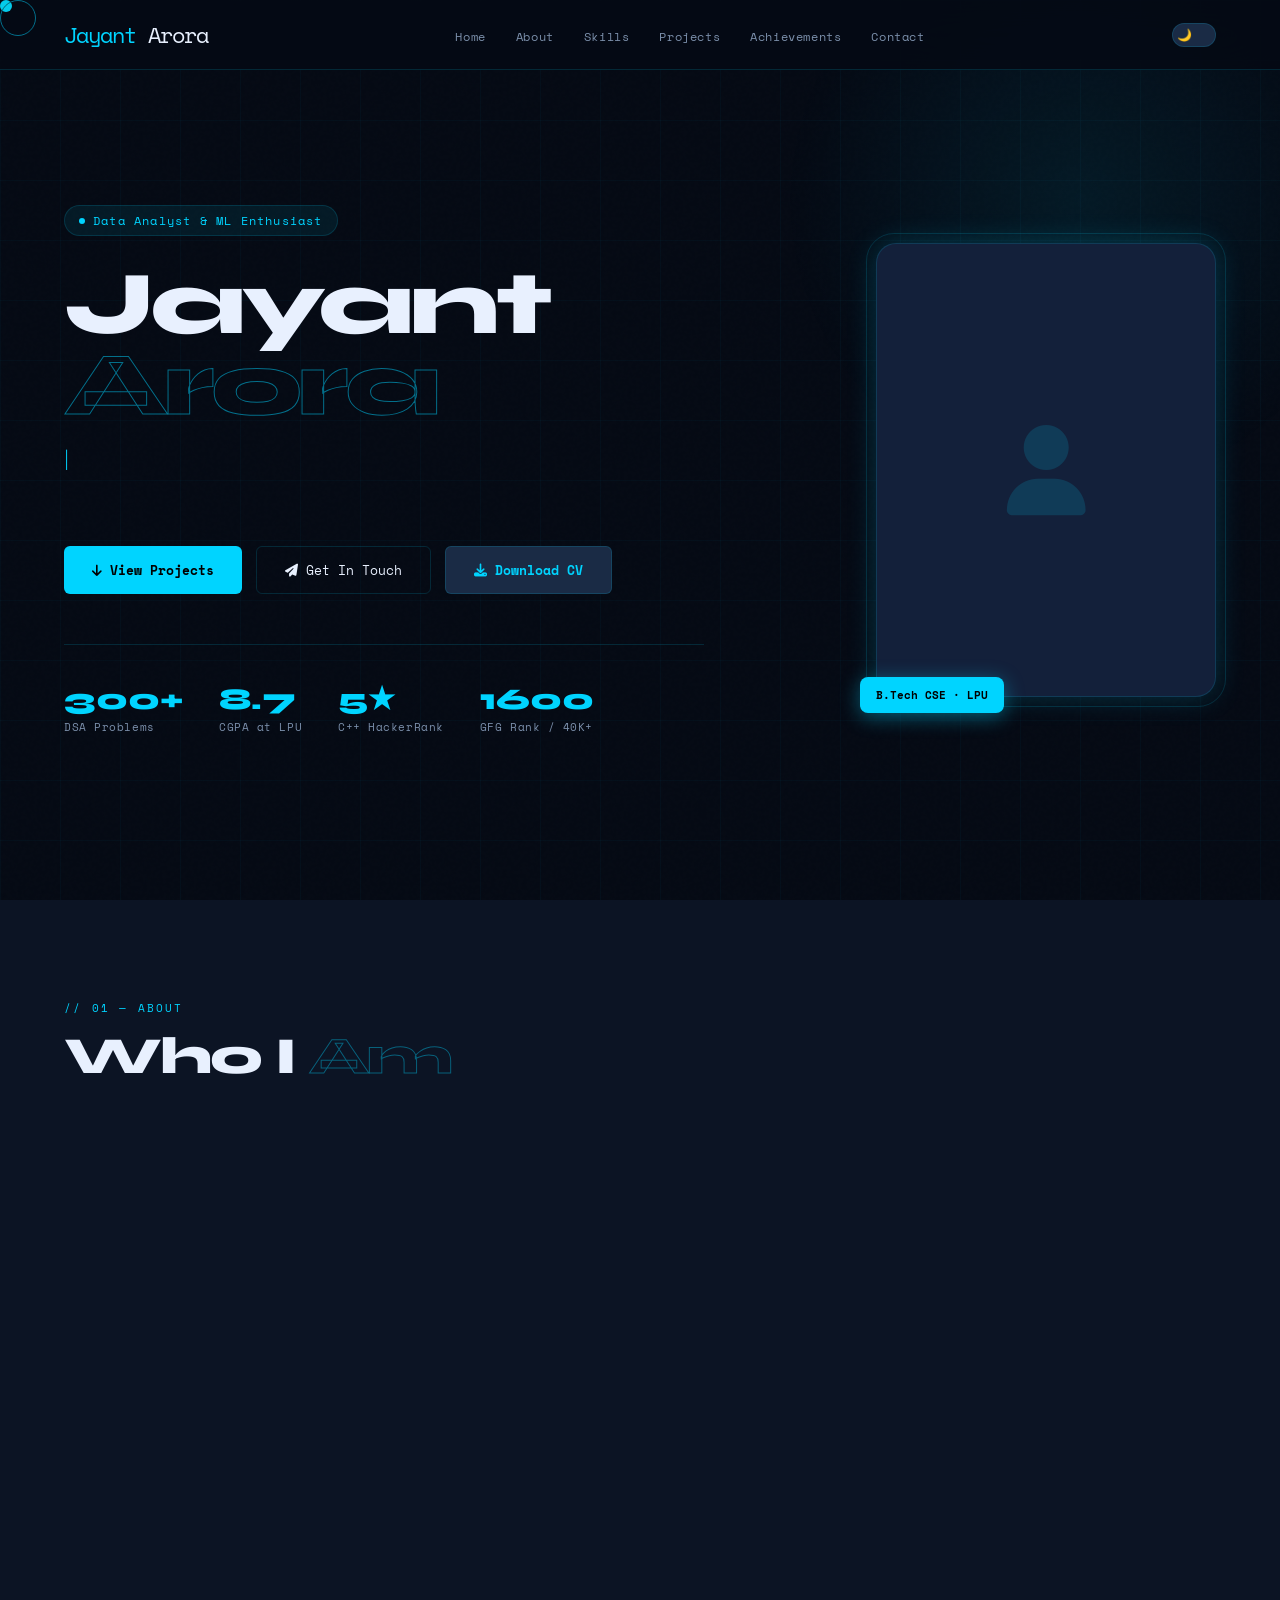
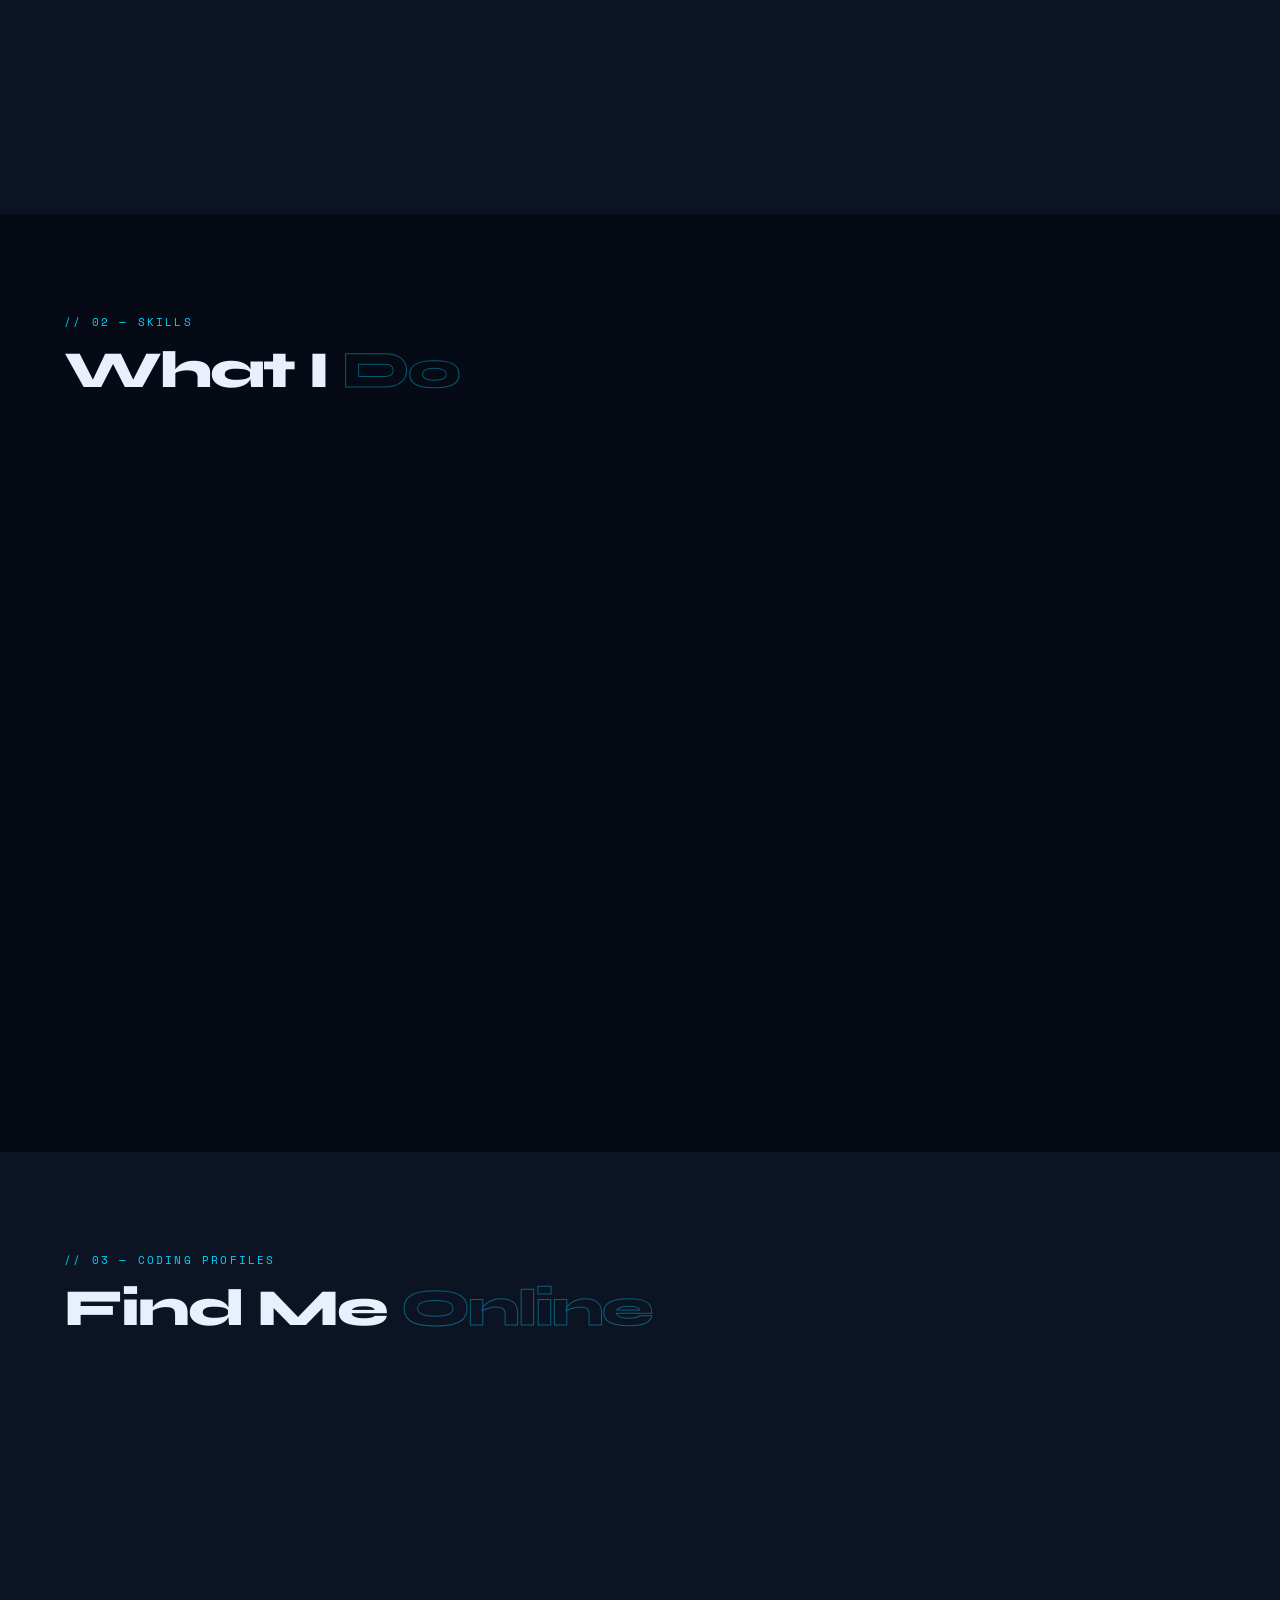
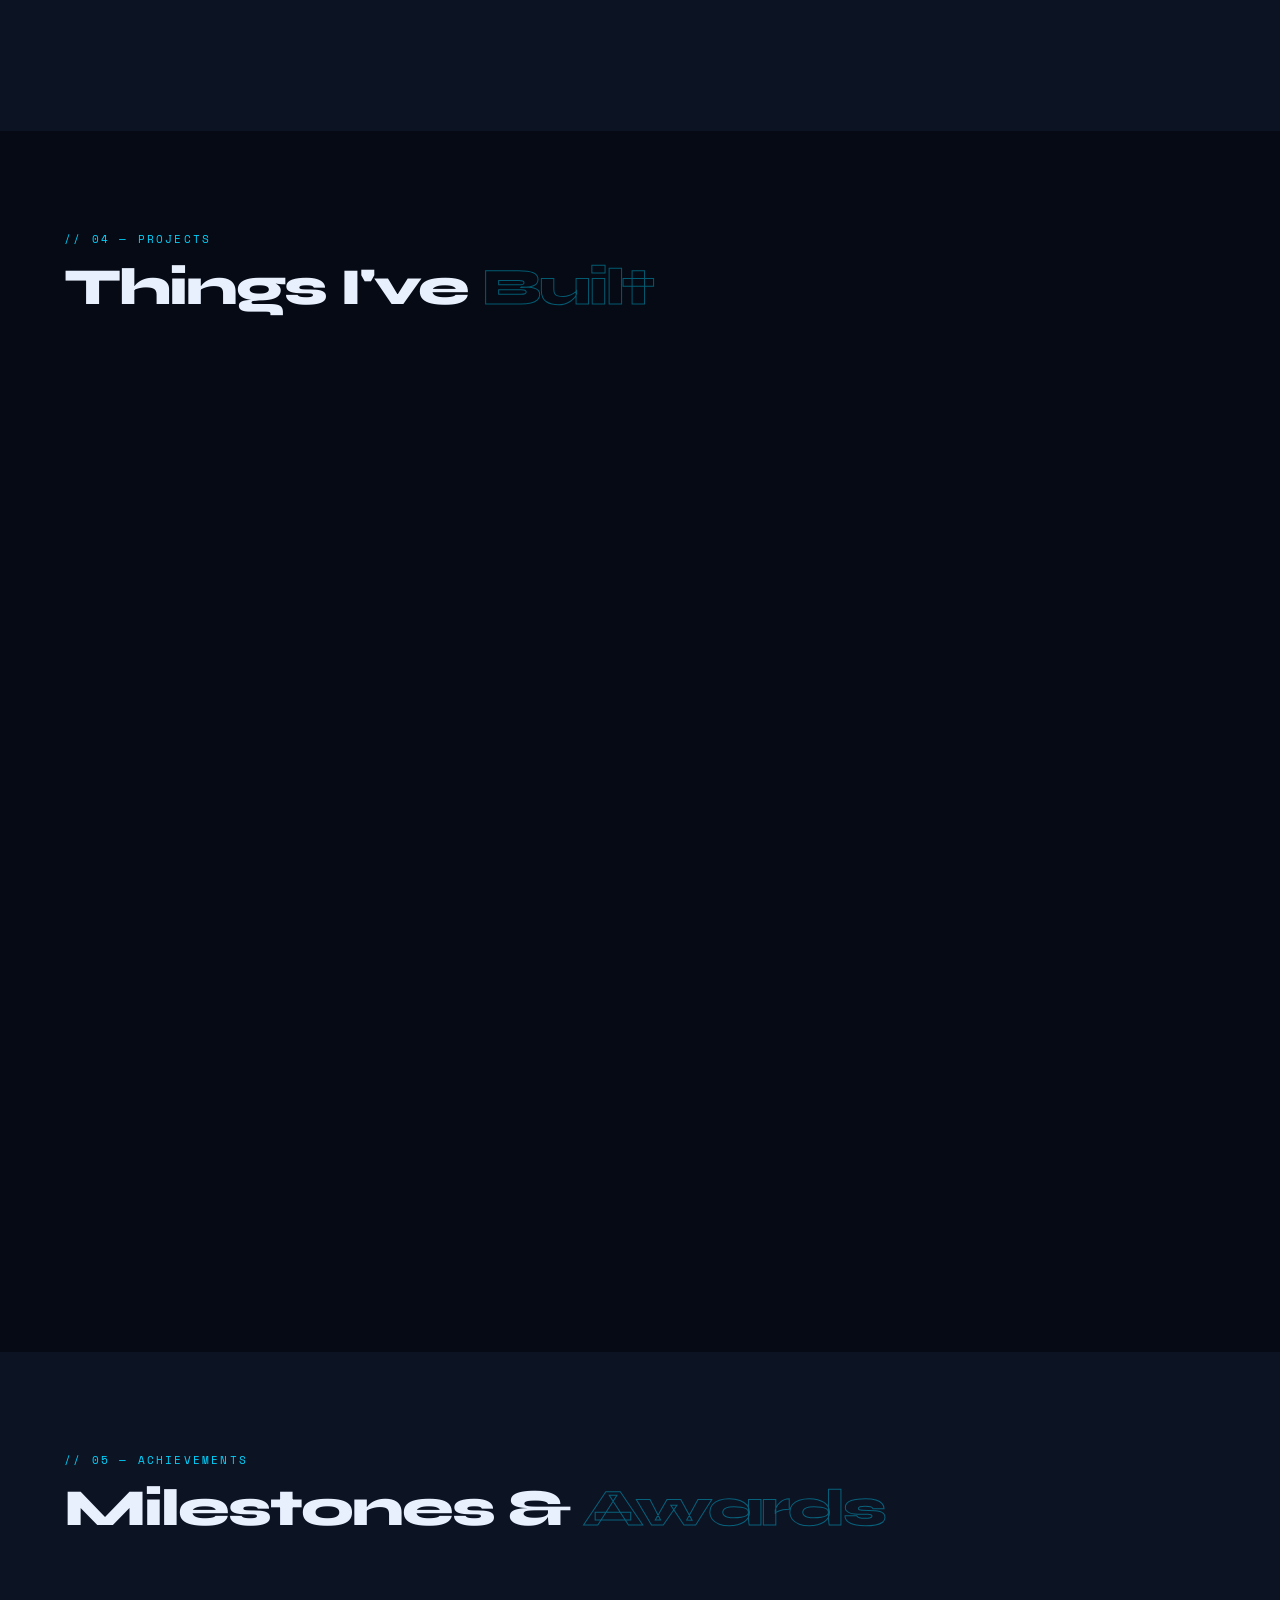
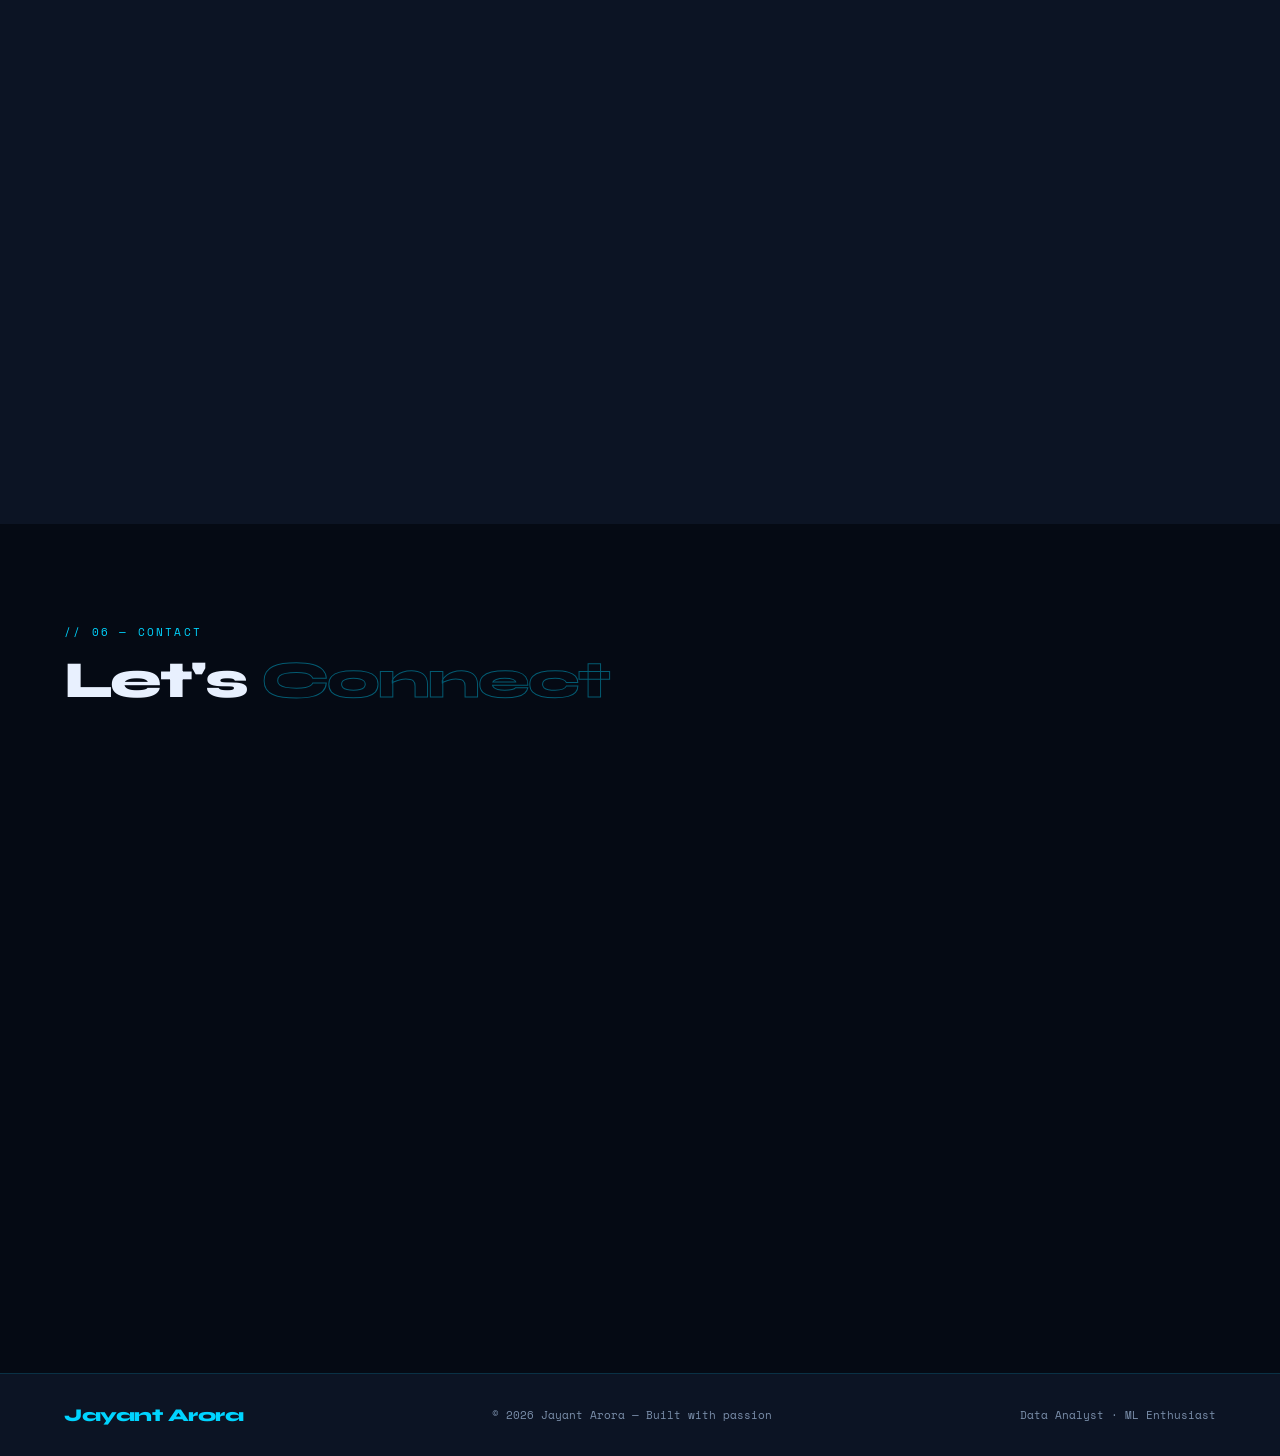
==== index.html @ 47811753 "Completed Portfolio Upload" ====
<!DOCTYPE html>
<html lang="en">
<head>
<meta charset="UTF-8">
<meta name="viewport" content="width=device-width, initial-scale=1.0">
<title>Jayant Arora — Data Analyst</title>
<link rel="preconnect" href="https://fonts.googleapis.com">
<link rel="preconnect" href="https://fonts.gstatic.com" crossorigin>
<link href="https://fonts.googleapis.com/css2?family=Space+Mono:wght@400;700&family=Syne:wght@400;600;700;800&family=Inter:wght@300;400;500&display=swap" rel="stylesheet">
<link rel="stylesheet" href="https://cdnjs.cloudflare.com/ajax/libs/font-awesome/6.5.1/css/all.min.css">
<style>

/* ===== RESET & VARIABLES ===== */
*, *::before, *::after { margin: 0; padding: 0; box-sizing: border-box; }

:root {
  --bg: #050A14;
  --bg2: #0C1424;
  --bg3: #111927;
  --surface: #13203A;
  --surface2: #1A2B45;
  --accent: #00D4FF;
  --accent2: #FF6B35;
  --accent3: #7C3AED;
  --text: #E8F0FE;
  --muted: #7B8FAB;
  --border: rgba(0,212,255,0.15);
  --glow: 0 0 30px rgba(0,212,255,0.2);
  --nav-bg: rgba(5,10,20,0.85);
  --card-bg: #13203A;
}

/* ===== DAY MODE ===== */
body.day-mode {
  --bg: #F0F4FF;
  --bg2: #E4ECF9;
  --bg3: #D8E5F5;
  --surface: #FFFFFF;
  --surface2: #EEF3FC;
  --accent: #0077CC;
  --accent2: #FF6B35;
  --accent3: #7C3AED;
  --text: #0A1628;
  --muted: #4A6080;
  --border: rgba(0,119,204,0.2);
  --glow: 0 0 30px rgba(0,119,204,0.15);
  --nav-bg: rgba(240,244,255,0.9);
  --card-bg: #FFFFFF;
}

html { scroll-behavior: smooth; }
body {
  background: var(--bg);
  color: var(--text);
  font-family: 'Inter', sans-serif;
  overflow-x: hidden;
  cursor: none;
  transition: background 0.4s, color 0.4s;
}

/* Custom Cursor */
.cursor {
  width: 12px; height: 12px;
  background: var(--accent);
  border-radius: 50%;
  position: fixed; top: 0; left: 0;
  pointer-events: none;
  z-index: 9999;
  transition: transform 0.1s;
  mix-blend-mode: difference;
}
.cursor-follower {
  width: 36px; height: 36px;
  border: 1.5px solid rgba(0,212,255,0.5);
  border-radius: 50%;
  position: fixed; top: 0; left: 0;
  pointer-events: none;
  z-index: 9998;
  transition: all 0.15s ease;
}
body.day-mode .cursor-follower { border-color: rgba(0,119,204,0.5); }

::-webkit-scrollbar { width: 4px; }
::-webkit-scrollbar-track { background: var(--bg); }
::-webkit-scrollbar-thumb { background: var(--accent); border-radius: 2px; }

body::before {
  content: '';
  position: fixed; inset: 0;
  background-image: url("data:image/svg+xml,%3Csvg viewBox='0 0 256 256' xmlns='http://www.w3.org/2000/svg'%3E%3Cfilter id='noise'%3E%3CfeTurbulence type='fractalNoise' baseFrequency='0.9' numOctaves='4' stitchTiles='stitch'/%3E%3C/filter%3E%3Crect width='100%25' height='100%25' filter='url(%23noise)' opacity='0.03'/%3E%3C/svg%3E");
  pointer-events: none;
  z-index: 0;
  opacity: 0.4;
}

/* ===== NAV ===== */
nav {
  position: fixed; top: 0; left: 0; right: 0;
  z-index: 1000;
  padding: 18px 5%;
  display: flex;
  align-items: center;
  justify-content: space-between;
  background: var(--nav-bg);
  backdrop-filter: blur(20px);
  border-bottom: 1px solid var(--border);
  transition: all 0.3s;
}
.logo-text {
  font-family: 'Space Mono', monospace;
  font-size: 22px;
  color: var(--accent);
  letter-spacing: -1px;
}
.logo-text span { color: var(--text); }
.nav-right { display: flex; align-items: center; gap: 10px; }
.nav-links { display: flex; gap: 4px; list-style: none; }
.nav-links a {
  color: var(--muted);
  text-decoration: none;
  font-size: 12px;
  font-family: 'Space Mono', monospace;
  letter-spacing: 0.05em;
  padding: 6px 12px;
  border-radius: 4px;
  transition: all 0.2s;
  border: 1px solid transparent;
}
.nav-links a:hover { color: var(--accent); border-color: var(--border); background: rgba(0,212,255,0.05); }

/* Theme toggle */
.theme-toggle {
  width: 44px; height: 24px;
  background: var(--surface2);
  border: 1px solid var(--border);
  border-radius: 12px;
  cursor: pointer;
  position: relative;
  transition: all 0.3s;
  flex-shrink: 0;
}
.theme-toggle::after {
  content: '🌙';
  position: absolute;
  top: 2px; left: 3px;
  width: 18px; height: 18px;
  border-radius: 50%;
  font-size: 12px;
  line-height: 18px;
  text-align: center;
  transition: transform 0.3s;
}
body.day-mode .theme-toggle::after {
  content: '☀️';
  transform: translateX(20px);
}

.hamburger {
  display: none;
  flex-direction: column;
  gap: 5px;
  cursor: pointer;
  padding: 4px;
}
.hamburger span { width: 24px; height: 2px; background: var(--accent); border-radius: 2px; transition: 0.3s; }

@media(max-width: 768px) {
  .hamburger { display: flex; }
  .nav-links {
    position: fixed;
    top: 0; right: -100%;
    width: 260px; height: 100vh;
    background: var(--bg2);
    border-left: 1px solid var(--border);
    flex-direction: column;
    padding: 80px 30px 30px;
    gap: 5px;
    transition: right 0.3s ease;
  }
  .nav-links.open { right: 0; }
  .nav-links a { font-size: 15px; padding: 12px 16px; display: block; }
}

/* ===== HERO ===== */
#hero {
  min-height: 100vh;
  display: flex;
  align-items: center;
  padding: 120px 5% 80px;
  position: relative;
  overflow: hidden;
}
.hero-grid {
  position: absolute; inset: 0;
  background-image:
    linear-gradient(rgba(0,212,255,0.03) 1px, transparent 1px),
    linear-gradient(90deg, rgba(0,212,255,0.03) 1px, transparent 1px);
  background-size: 60px 60px;
  animation: gridPan 30s linear infinite;
}
body.day-mode .hero-grid {
  background-image:
    linear-gradient(rgba(0,119,204,0.05) 1px, transparent 1px),
    linear-gradient(90deg, rgba(0,119,204,0.05) 1px, transparent 1px);
}
@keyframes gridPan { 0% { background-position: 0 0; } 100% { background-position: 60px 60px; } }

.hero-glow {
  position: absolute;
  width: 600px; height: 600px;
  background: radial-gradient(circle, rgba(0,212,255,0.08) 0%, transparent 70%);
  top: -100px; right: -100px;
  border-radius: 50%;
  animation: pulse 6s ease-in-out infinite;
}
body.day-mode .hero-glow { background: radial-gradient(circle, rgba(0,119,204,0.06) 0%, transparent 70%); }
@keyframes pulse { 0%,100% { transform: scale(1); opacity: 0.8; } 50% { transform: scale(1.1); opacity: 1; } }

/* Hero Layout: left text, right image */
.hero-inner {
  position: relative;
  z-index: 1;
  display: flex;
  align-items: center;
  justify-content: space-between;
  gap: 60px;
  width: 100%;
  max-width: 1200px;
}
.hero-content { flex: 1; min-width: 0; max-width: 640px; }
.hero-image-wrap {
  flex-shrink: 0;
  width: 340px;
  position: relative;
}
@media(max-width: 900px) {
  .hero-inner { flex-direction: column-reverse; gap: 40px; }
  .hero-image-wrap { width: 220px; margin: 0 auto; }
}

.hero-photo {
  width: 100%;
  aspect-ratio: 3/4;
  border-radius: 20px;
  object-fit: cover;
  display: block;
  border: 1px solid var(--border);
  box-shadow: var(--glow);
  filter: grayscale(15%);
  transition: filter 0.3s;
}
.hero-photo:hover { filter: grayscale(0%); }
.hero-photo-placeholder {
  width: 100%;
  aspect-ratio: 3/4;
  border-radius: 20px;
  background: var(--surface);
  border: 1px solid var(--border);
  display: flex;
  align-items: center;
  justify-content: center;
  font-size: 90px;
  color: rgba(0,212,255,0.15);
  box-shadow: var(--glow);
}
.hero-photo-frame {
  position: absolute;
  inset: -10px;
  border: 1px solid var(--border);
  border-radius: 28px;
  pointer-events: none;
}
.hero-photo-badge {
  position: absolute;
  bottom: -16px; left: -16px;
  background: var(--accent);
  color: #000;
  font-family: 'Space Mono', monospace;
  font-size: 11px;
  font-weight: 700;
  padding: 10px 16px;
  border-radius: 8px;
  white-space: nowrap;
  box-shadow: 0 4px 20px rgba(0,212,255,0.4);
}

.hero-tag {
  display: inline-flex;
  align-items: center;
  gap: 8px;
  font-family: 'Space Mono', monospace;
  font-size: 12px;
  color: var(--accent);
  background: rgba(0,212,255,0.08);
  border: 1px solid var(--border);
  padding: 6px 14px;
  border-radius: 100px;
  margin-bottom: 28px;
  letter-spacing: 0.1em;
}
.hero-tag .dot { width: 6px; height: 6px; background: var(--accent); border-radius: 50%; animation: blink 1.5s infinite; }
@keyframes blink { 0%,100% { opacity: 1; } 50% { opacity: 0; } }

.hero-name {
  font-family: 'Syne', sans-serif;
  font-size: clamp(48px, 8vw, 90px);
  font-weight: 800;
  line-height: 0.9;
  letter-spacing: -4px;
  margin-bottom: 20px;
}
.hero-name .line1 { display: block; color: var(--text); }
.hero-name .line2 { display: block; -webkit-text-stroke: 1px rgba(0,212,255,0.5); color: transparent; }
body.day-mode .hero-name .line2 { -webkit-text-stroke: 1px rgba(0,119,204,0.5); }

/* Typewriter */
.hero-desc {
  font-size: 17px;
  color: var(--muted);
  max-width: 500px;
  line-height: 1.7;
  margin-bottom: 40px;
  font-weight: 300;
  min-height: 60px;
}
.typed-text { color: var(--accent); }
.cursor-blink { animation: cursorBlink 0.8s step-end infinite; color: var(--accent); }
@keyframes cursorBlink { 0%,100% { opacity: 1; } 50% { opacity: 0; } }

.hero-ctas { display: flex; gap: 14px; flex-wrap: wrap; }

.btn-primary {
  display: inline-flex;
  align-items: center;
  gap: 8px;
  background: var(--accent);
  color: #000;
  padding: 13px 28px;
  border-radius: 6px;
  font-family: 'Space Mono', monospace;
  font-size: 13px;
  font-weight: 700;
  text-decoration: none;
  transition: all 0.2s;
  border: none; cursor: pointer;
}
.btn-primary:hover { background: #fff; transform: translateY(-2px); box-shadow: 0 8px 30px rgba(0,212,255,0.3); }

.btn-outline {
  display: inline-flex;
  align-items: center;
  gap: 8px;
  background: transparent;
  color: var(--text);
  padding: 13px 28px;
  border-radius: 6px;
  font-family: 'Space Mono', monospace;
  font-size: 13px;
  border: 1px solid var(--border);
  text-decoration: none;
  transition: all 0.2s;
  cursor: pointer;
}
.btn-outline:hover { border-color: var(--accent); color: var(--accent); background: rgba(0,212,255,0.05); transform: translateY(-2px); }

.btn-cv {
  display: inline-flex;
  align-items: center;
  gap: 8px;
  background: var(--surface2);
  color: var(--accent);
  padding: 13px 28px;
  border-radius: 6px;
  font-family: 'Space Mono', monospace;
  font-size: 13px;
  font-weight: 700;
  text-decoration: none;
  border: 1px solid var(--border);
  transition: all 0.2s;
  cursor: pointer;
}
.btn-cv:hover { background: var(--accent); color: #000; transform: translateY(-2px); border-color: var(--accent); }

.hero-stats {
  display: flex;
  gap: 36px;
  margin-top: 50px;
  padding-top: 36px;
  border-top: 1px solid var(--border);
  flex-wrap: wrap;
}
.stat-num { font-family: 'Syne', sans-serif; font-size: 30px; font-weight: 800; color: var(--accent); }
.stat-label { font-size: 11px; color: var(--muted); margin-top: 2px; font-family: 'Space Mono', monospace; letter-spacing: 0.05em; }

/* ===== SECTION BASE ===== */
section { padding: 100px 5%; position: relative; }
.section-label { font-family: 'Space Mono', monospace; font-size: 11px; letter-spacing: 0.2em; color: var(--accent); text-transform: uppercase; margin-bottom: 14px; }
.section-title { font-family: 'Syne', sans-serif; font-size: clamp(32px, 5vw, 52px); font-weight: 800; letter-spacing: -2px; line-height: 1; margin-bottom: 60px; }
.section-title em { font-style: normal; color: transparent; -webkit-text-stroke: 1px rgba(0,212,255,0.4); }
body.day-mode .section-title em { -webkit-text-stroke: 1px rgba(0,119,204,0.4); }

/* ===== ABOUT ===== */
#about { background: var(--bg2); }
.about-grid { display: grid; grid-template-columns: 1fr 1.5fr; gap: 80px; align-items: start; }
@media(max-width: 900px) { .about-grid { grid-template-columns: 1fr; gap: 40px; } }
.about-img-wrap { position: relative; }
.about-img-wrap img { width: 100%; border-radius: 12px; display: block; filter: grayscale(20%); }
.about-img-frame { position: absolute; inset: -10px; border: 1px solid var(--border); border-radius: 16px; pointer-events: none; }
.about-img-badge { position: absolute; bottom: -20px; right: -20px; background: var(--accent); color: #000; font-family: 'Space Mono', monospace; font-size: 12px; font-weight: 700; padding: 12px 20px; border-radius: 8px; white-space: nowrap; }
.about-text p { color: var(--muted); line-height: 1.8; font-size: 15px; font-weight: 300; margin-bottom: 40px; }

/* Tabs */
.tab-nav { display: flex; gap: 4px; margin-bottom: 30px; background: var(--bg3); padding: 4px; border-radius: 8px; width: fit-content; flex-wrap: wrap; }
.tab-btn { font-family: 'Space Mono', monospace; font-size: 12px; color: var(--muted); padding: 8px 16px; border-radius: 6px; border: none; background: transparent; cursor: pointer; transition: all 0.2s; }
.tab-btn.active { background: var(--surface2); color: var(--accent); }
.tab-panel { display: none; }
.tab-panel.active { display: block; }

/* Skills grid in about */
.skills-grid { display: grid; grid-template-columns: 1fr 1fr; gap: 14px; }
.skill-item { background: var(--surface); border: 1px solid var(--border); border-radius: 8px; padding: 16px; }
.skill-cat { font-family: 'Space Mono', monospace; font-size: 10px; color: var(--accent); text-transform: uppercase; letter-spacing: 0.1em; margin-bottom: 6px; }
.skill-val { font-size: 13px; color: var(--text); }

/* Education */
.edu-list { display: flex; flex-direction: column; gap: 16px; }
.edu-item { background: var(--surface); border: 1px solid var(--border); border-left: 3px solid var(--accent); border-radius: 8px; padding: 18px 20px; }
.edu-degree { font-family: 'Syne', sans-serif; font-size: 15px; font-weight: 700; margin-bottom: 4px; }
.edu-detail { font-family: 'Space Mono', monospace; font-size: 12px; color: var(--accent); }

/* Certifications with images + view button */
.cert-list { display: flex; flex-direction: column; gap: 12px; }
.cert-item {
  display: flex;
  align-items: center;
  gap: 14px;
  font-size: 14px;
  color: var(--muted);
  padding: 14px 18px;
  background: var(--surface);
  border-radius: 10px;
  border: 1px solid var(--border);
  transition: border-color 0.2s;
}
.cert-item:hover { border-color: rgba(0,212,255,0.3); }
.cert-logo {
  width: 38px; height: 38px;
  border-radius: 8px;
  background: var(--bg3);
  display: flex;
  align-items: center;
  justify-content: center;
  font-size: 20px;
  flex-shrink: 0;
  border: 1px solid var(--border);
  overflow: hidden;
}
.cert-logo img { width: 100%; height: 100%; object-fit: contain; padding: 4px; }
.cert-info { flex: 1; min-width: 0; }
.cert-name { font-size: 13px; color: var(--text); font-weight: 500; }
.cert-issuer { font-family: 'Space Mono', monospace; font-size: 10px; color: var(--accent); margin-top: 2px; letter-spacing: 0.05em; }
.cert-view {
  display: inline-flex;
  align-items: center;
  gap: 5px;
  font-family: 'Space Mono', monospace;
  font-size: 10px;
  color: var(--accent);
  border: 1px solid var(--border);
  padding: 5px 10px;
  border-radius: 5px;
  text-decoration: none;
  flex-shrink: 0;
  transition: all 0.2s;
  background: rgba(0,212,255,0.05);
}
.cert-view:hover { background: var(--accent); color: #000; border-color: var(--accent); }

/* ===== SKILLS SECTION ===== */
#skills { background: var(--bg); }
.skills-cards { display: grid; grid-template-columns: repeat(auto-fit, minmax(280px,1fr)); gap: 24px; }
.skill-card {
  background: var(--surface);
  border: 1px solid var(--border);
  border-radius: 12px;
  padding: 36px;
  position: relative;
  overflow: hidden;
  transition: all 0.3s;
  cursor: default;
}
.skill-card::before { content: ''; position: absolute; inset: 0; background: linear-gradient(135deg, rgba(0,212,255,0.04), transparent); opacity: 0; transition: 0.3s; }
.skill-card:hover { transform: translateY(-6px); border-color: rgba(0,212,255,0.3); box-shadow: var(--glow); }
.skill-card:hover::before { opacity: 1; }
.skill-card-icon { width: 56px; height: 56px; border-radius: 12px; display: flex; align-items: center; justify-content: center; margin-bottom: 24px; overflow: hidden; border: 1px solid var(--border); background: var(--bg3); }
.skill-card-icon img { width: 100%; height: 100%; object-fit: contain; padding: 8px; }
.skill-card-icon i { font-size: 24px; color: var(--accent); }
.skill-card h3 { font-family: 'Syne', sans-serif; font-size: 20px; font-weight: 700; margin-bottom: 12px; }
.skill-card p { font-size: 14px; color: var(--muted); line-height: 1.7; font-weight: 300; }
.skill-card-num { position: absolute; top: 36px; right: 36px; font-family: 'Space Mono', monospace; font-size: 11px; color: rgba(0,212,255,0.2); letter-spacing: 0.1em; }

/* ===== CODING PROFILES ===== */
#coding-profiles { background: var(--bg2); }
.profiles-grid { display: grid; grid-template-columns: repeat(auto-fit, minmax(200px,1fr)); gap: 20px; }
.profile-card {
  background: var(--surface);
  border: 1px solid var(--border);
  border-radius: 12px;
  padding: 28px 24px;
  text-align: center;
  text-decoration: none;
  transition: all 0.3s;
  color: var(--text);
  display: block;
}
.profile-card:hover { transform: translateY(-6px); border-color: rgba(0,212,255,0.3); box-shadow: var(--glow); }
.profile-card-logo { width: 56px; height: 56px; border-radius: 12px; margin: 0 auto 16px; display: flex; align-items: center; justify-content: center; overflow: hidden; background: var(--bg3); border: 1px solid var(--border); }
.profile-card-logo img { width: 100%; height: 100%; object-fit: contain; padding: 8px; }
.profile-card h4 { font-family: 'Syne', sans-serif; font-size: 16px; font-weight: 700; margin-bottom: 6px; }
.profile-card .profile-handle { font-family: 'Space Mono', monospace; font-size: 11px; color: var(--accent); margin-bottom: 10px; }
.profile-card .profile-stat { font-size: 12px; color: var(--muted); }
.profile-card .profile-link { display: inline-flex; align-items: center; gap: 4px; margin-top: 14px; font-family: 'Space Mono', monospace; font-size: 10px; color: var(--accent); border: 1px solid var(--border); padding: 5px 12px; border-radius: 4px; text-decoration: none; transition: all 0.2s; }
.profile-card:hover .profile-link { background: var(--accent); color: #000; border-color: var(--accent); }

/* ===== PROJECTS ===== */
#projects { background: var(--bg); }
.projects-grid { display: grid; grid-template-columns: repeat(auto-fit, minmax(300px,1fr)); gap: 24px; }
.project-card {
  background: var(--surface);
  border: 1px solid var(--border);
  border-radius: 12px;
  overflow: hidden;
  transition: all 0.3s;
}
.project-card:hover { transform: translateY(-6px); border-color: rgba(0,212,255,0.3); box-shadow: var(--glow); }
.project-img { position: relative; height: 200px; overflow: hidden; background: var(--bg3); }
.project-img img { width: 100%; height: 100%; object-fit: cover; transition: transform 0.5s; }
.project-card:hover .project-img img { transform: scale(1.06); }
.project-img-fallback { width: 100%; height: 100%; display: flex; align-items: center; justify-content: center; font-size: 48px; color: rgba(0,212,255,0.2); }
.project-tag { position: absolute; top: 14px; left: 14px; background: rgba(0,212,255,0.9); color: #000; font-family: 'Space Mono', monospace; font-size: 10px; font-weight: 700; padding: 4px 10px; border-radius: 4px; letter-spacing: 0.1em; text-transform: uppercase; }
.project-body { padding: 24px; }
.project-body h3 { font-family: 'Syne', sans-serif; font-size: 18px; font-weight: 700; margin-bottom: 10px; }
.project-body p { font-size: 13px; color: var(--muted); line-height: 1.7; font-weight: 300; margin-bottom: 16px; }
.project-links { display: flex; gap: 10px; flex-wrap: wrap; }
.project-link {
  display: inline-flex;
  align-items: center;
  gap: 5px;
  font-family: 'Space Mono', monospace;
  font-size: 11px;
  color: var(--accent);
  border: 1px solid var(--border);
  padding: 6px 12px;
  border-radius: 5px;
  text-decoration: none;
  transition: all 0.2s;
  background: rgba(0,212,255,0.04);
}
.project-link:hover { background: var(--accent); color: #000; border-color: var(--accent); }

/* ===== ACHIEVEMENTS ===== */
#achievements { background: var(--bg2); }
.achievements-grid { display: grid; grid-template-columns: repeat(auto-fit, minmax(200px,1fr)); gap: 20px; }
.achievement-card {
  background: var(--surface);
  border: 1px solid var(--border);
  border-radius: 12px;
  padding: 28px;
  text-align: center;
  transition: all 0.3s;
}
.achievement-card:hover { border-color: rgba(0,212,255,0.3); transform: translateY(-4px); box-shadow: var(--glow); }
.achievement-icon { font-size: 28px; margin-bottom: 14px; }
.achievement-card h4 { font-family: 'Syne', sans-serif; font-size: 15px; font-weight: 700; margin-bottom: 6px; }
.achievement-card p { font-size: 12px; color: var(--muted); font-family: 'Space Mono', monospace; margin-bottom: 14px; }
.achievement-link {
  display: inline-flex;
  align-items: center;
  gap: 5px;
  font-family: 'Space Mono', monospace;
  font-size: 10px;
  color: var(--accent);
  border: 1px solid var(--border);
  padding: 5px 12px;
  border-radius: 4px;
  text-decoration: none;
  transition: all 0.2s;
  background: rgba(0,212,255,0.04);
}
.achievement-link:hover { background: var(--accent); color: #000; border-color: var(--accent); }

/* ===== CONTACT ===== */
#contact { background: var(--bg); }
.contact-grid { display: grid; grid-template-columns: 1fr 1.4fr; gap: 60px; align-items: start; }
@media(max-width: 900px) { .contact-grid { grid-template-columns: 1fr; gap: 40px; } }
.contact-info h3 { font-family: 'Syne', sans-serif; font-size: 22px; font-weight: 700; margin-bottom: 16px; }
.contact-info > p { font-size: 14px; color: var(--muted); line-height: 1.8; font-weight: 300; margin-bottom: 36px; }
.contact-links { display: flex; flex-direction: column; gap: 14px; }
.contact-link { display: flex; align-items: center; gap: 14px; padding: 16px 20px; background: var(--surface); border: 1px solid var(--border); border-radius: 10px; text-decoration: none; color: var(--text); transition: all 0.2s; font-size: 14px; }
.contact-link:hover { border-color: var(--accent); color: var(--accent); }
.contact-link i { color: var(--accent); width: 18px; text-align: center; }
.social-row { display: flex; gap: 12px; margin-top: 24px; }
.social-btn { width: 44px; height: 44px; background: var(--surface); border: 1px solid var(--border); border-radius: 8px; display: flex; align-items: center; justify-content: center; color: var(--muted); text-decoration: none; font-size: 16px; transition: all 0.2s; }
.social-btn:hover { border-color: var(--accent); color: var(--accent); background: rgba(0,212,255,0.06); }

/* Form */
.contact-form { background: var(--surface); border: 1px solid var(--border); border-radius: 14px; padding: 36px; }
.form-title { font-family: 'Syne', sans-serif; font-size: 18px; font-weight: 700; margin-bottom: 6px; }
.form-sub { font-size: 13px; color: var(--muted); margin-bottom: 28px; }
.form-row { display: grid; grid-template-columns: 1fr 1fr; gap: 14px; }
@media(max-width: 600px) { .form-row { grid-template-columns: 1fr; } }
.form-group { display: flex; flex-direction: column; gap: 6px; margin-bottom: 14px; }
.form-group label { font-family: 'Space Mono', monospace; font-size: 11px; letter-spacing: 0.08em; color: var(--muted); text-transform: uppercase; }
.form-group input,
.form-group textarea { background: var(--bg3); border: 1px solid var(--border); border-radius: 8px; padding: 13px 16px; color: var(--text); font-family: 'Inter', sans-serif; font-size: 14px; outline: none; transition: border-color 0.2s; width: 100%; resize: vertical; }
.form-group input:focus, .form-group textarea:focus { border-color: var(--accent); }
.submit-btn { width: 100%; background: var(--accent); color: #000; border: none; padding: 15px; border-radius: 8px; font-family: 'Space Mono', monospace; font-size: 13px; font-weight: 700; cursor: pointer; display: flex; align-items: center; justify-content: center; gap: 8px; transition: all 0.2s; letter-spacing: 0.05em; margin-top: 6px; }
.submit-btn:hover { background: #fff; transform: translateY(-2px); box-shadow: 0 8px 30px rgba(0,212,255,0.3); }
.submit-btn:disabled { opacity: 0.6; cursor: not-allowed; transform: none; }
.form-status { margin-top: 14px; padding: 12px 16px; border-radius: 8px; font-family: 'Space Mono', monospace; font-size: 12px; display: none; }
.form-status.success { background: rgba(0,212,255,0.1); color: var(--accent); border: 1px solid var(--border); }
.form-status.error { background: rgba(255,60,60,0.1); color: #FF6B6B; border: 1px solid rgba(255,60,60,0.2); }

/* ===== FOOTER ===== */
footer { background: var(--bg2); border-top: 1px solid var(--border); padding: 30px 5%; display: flex; align-items: center; justify-content: space-between; flex-wrap: wrap; gap: 16px; }
footer .logo-text { font-size: 18px; font-family: 'Syne', sans-serif; font-weight: 800; letter-spacing: -0.5px; }
footer p { font-family: 'Space Mono', monospace; font-size: 11px; color: var(--muted); }

/* ===== ANIMATIONS ===== */
.reveal { opacity: 0; transform: translateY(30px); transition: all 0.6s cubic-bezier(0.4,0,0.2,1); }
.reveal.visible { opacity: 1; transform: translateY(0); }
.reveal-delay-1 { transition-delay: 0.1s; }
.reveal-delay-2 { transition-delay: 0.2s; }
.reveal-delay-3 { transition-delay: 0.3s; }

/* day mode input colors */
body.day-mode .form-group input,
body.day-mode .form-group textarea { background: var(--bg3); color: var(--text); }

/* ===== RESPONSIVE ===== */
@media(max-width: 768px) {
  .hero-stats { gap: 20px; }
  section { padding: 70px 5%; }
}
</style>
</head>
<body>

<div class="cursor" id="cursor"></div>
<div class="cursor-follower" id="cursorFollower"></div>

<!-- ===== NAV ===== -->
<nav id="navbar">
  <div class="logo-text">Jayant <span>Arora</span></div>
  <ul class="nav-links" id="navLinks">
    <li><a href="#hero" onclick="closeMenu()">Home</a></li>
    <li><a href="#about" onclick="closeMenu()">About</a></li>
    <li><a href="#skills" onclick="closeMenu()">Skills</a></li>
    <li><a href="#projects" onclick="closeMenu()">Projects</a></li>
    <li><a href="#achievements" onclick="closeMenu()">Achievements</a></li>
    <li><a href="#contact" onclick="closeMenu()">Contact</a></li>
  </ul>
  <div class="nav-right">
    <div class="theme-toggle" id="themeToggle" title="Toggle Day/Night"></div>
    <div class="hamburger" onclick="openMenu()">
      <span></span><span></span><span></span>
    </div>
  </div>
</nav>

<!-- ===== HERO ===== -->
<section id="hero">
  <div class="hero-grid"></div>
  <div class="hero-glow"></div>
  <div class="hero-inner">
    <div class="hero-content">
      <div class="hero-tag">
        <span class="dot"></span>
        Data Analyst &amp; ML Enthusiast
      </div>
      <h1 class="hero-name">
        <span class="line1">Jayant</span>
        <span class="line2">Arora</span>
      </h1>
      <p class="hero-desc" id="heroDesc">
        <span id="typedText"></span><span class="cursor-blink">|</span>
      </p>
      <div class="hero-ctas">
        <a href="#projects" class="btn-primary"><i class="fa-solid fa-arrow-down"></i> View Projects</a>
        <a href="#contact" class="btn-outline"><i class="fa-solid fa-paper-plane"></i> Get In Touch</a>
        <a href="Jayant_Arora_CV.pdf" download class="btn-cv"><i class="fa-solid fa-download"></i> Download CV</a>
      </div>
      <div class="hero-stats">
        <div>
          <div class="stat-num">300+</div>
          <div class="stat-label">DSA Problems</div>
        </div>
        <div>
          <div class="stat-num">8.7</div>
          <div class="stat-label">CGPA at LPU</div>
        </div>
        <div>
          <div class="stat-num">5★</div>
          <div class="stat-label">C++ HackerRank</div>
        </div>
        <div>
          <div class="stat-num">1600</div>
          <div class="stat-label">GFG Rank / 40K+</div>
        </div>
      </div>
    </div>

    <!-- Hero Right Image -->
    <div class="hero-image-wrap">
      <img src="self2.jpg" alt="Jayant Arora" class="hero-photo"
        onerror="this.style.display='none'; document.getElementById('heroPhotoFallback').style.display='flex'">
      <div class="hero-photo-placeholder" id="heroPhotoFallback" style="display:none">
        <i class="fa-solid fa-user"></i>
      </div>
      <div class="hero-photo-frame"></div>
      <div class="hero-photo-badge">B.Tech CSE · LPU</div>
    </div>
  </div>
</section>

<!-- ===== ABOUT ===== -->
<section id="about">
  <div class="section-label">// 01 — About</div>
  <h2 class="section-title">Who I <em>Am</em></h2>
  <div class="about-grid">
    <div class="about-img-wrap reveal">
      <img src="self2.jpg" alt="Jayant Arora"
        onerror="this.style.display='none'; this.nextElementSibling.style.display='flex'">
      <div style="display:none; width:100%; aspect-ratio:3/4; background:var(--surface); border-radius:12px; align-items:center; justify-content:center; font-size:80px; color:rgba(0,212,255,0.15);">
        <i class="fa-solid fa-user"></i>
      </div>
      <div class="about-img-frame"></div>
      <div class="about-img-badge">B.Tech CSE · LPU</div>
    </div>
    <div class="about-text reveal reveal-delay-1">
      <p>I am a Computer Science student at Lovely Professional University with a strong interest in Data Analysis, Machine Learning and NLP. I work on real-world datasets and build projects using Python, SQL and Power BI.</p>
      <p>I focus on solving real problems using data — from analyzing business trends to building NLP models like next-word prediction using LSTM. I've solved 300+ DSA questions and continuously sharpen my problem-solving skills.</p>

      <div class="tab-nav">
        <button class="tab-btn active" onclick="switchTab('skills-tab', this)">Skills</button>
        <button class="tab-btn" onclick="switchTab('edu-tab', this)">Education</button>
        <button class="tab-btn" onclick="switchTab('cert-tab', this)">Certifications</button>
      </div>

      <div class="tab-panel active" id="skills-tab">
        <div class="skills-grid">
          <div class="skill-item"><div class="skill-cat">Languages</div><div class="skill-val">C++, Python, SQL</div></div>
          <div class="skill-item"><div class="skill-cat">Libraries</div><div class="skill-val">NumPy, Pandas, Scikit-learn, PyTorch</div></div>
          <div class="skill-item"><div class="skill-cat">Tools</div><div class="skill-val">Power BI, Excel, Git, MySQL</div></div>
          <div class="skill-item"><div class="skill-cat">Core Areas</div><div class="skill-val">Data Analysis, NLP, Machine Learning, DSA</div></div>
        </div>
      </div>

      <div class="tab-panel" id="edu-tab">
        <div class="edu-list">
          <div class="edu-item">
            <div class="edu-degree">B.Tech — Computer Science Engineering</div>
            <div class="edu-detail">Lovely Professional University &nbsp;·&nbsp; CGPA: 8.7</div>
          </div>
          <div class="edu-item">
            <div class="edu-degree">12th Standard</div>
            <div class="edu-detail">Score: 96.2%</div>
          </div>
          <div class="edu-item">
            <div class="edu-degree">10th Standard</div>
            <div class="edu-detail">Score: 100%</div>
          </div>
        </div>
      </div>

      <div class="tab-panel" id="cert-tab">
        <div class="cert-list">

          <div class="cert-item">
            <div class="cert-logo">
              <img src="https://upload.wikimedia.org/wikipedia/en/thumb/b/b9/Nptel_new_logo.jpg/220px-Nptel_new_logo.jpg" alt="NPTEL"
                onerror="this.parentElement.innerHTML='☁️'">
            </div>
            <div class="cert-info">
              <div class="cert-name">Cloud Computing</div>
              <div class="cert-issuer">NPTEL · IIT</div>
            </div>
            <a href="#" class="cert-view" title="View Certificate"><i class="fa-solid fa-external-link-alt"></i> View</a>
          </div>

          <div class="cert-item">
            <div class="cert-logo">
              <img src="https://upload.wikimedia.org/wikipedia/commons/4/40/HackerRank_Icon-1000px.png" alt="HackerRank"
                onerror="this.parentElement.innerHTML='💻'">
            </div>
            <div class="cert-info">
              <div class="cert-name">Problem Solving</div>
              <div class="cert-issuer">HackerRank</div>
            </div>
            <a href="https://www.hackerrank.com/certificates" target="_blank" class="cert-view"><i class="fa-solid fa-external-link-alt"></i> View</a>
          </div>

          <div class="cert-item">
            <div class="cert-logo">
              <img src="https://avatars.githubusercontent.com/u/8422215?s=200&v=4" alt="GitHub"
                onerror="this.parentElement.innerHTML='🔧'">
            </div>
            <div class="cert-info">
              <div class="cert-name">Git &amp; GitHub</div>
              <div class="cert-issuer">Cipher School</div>
            </div>
            <a href="#" class="cert-view"><i class="fa-solid fa-external-link-alt"></i> View</a>
          </div>

          <div class="cert-item">
            <div class="cert-logo" style="font-size:18px;">🤖</div>
            <div class="cert-info">
              <div class="cert-name">ML Training</div>
              <div class="cert-issuer">Cipher School</div>
            </div>
            <a href="#" class="cert-view"><i class="fa-solid fa-external-link-alt"></i> View</a>
          </div>

        </div>
      </div>
    </div>
  </div>
</section>

<!-- ===== SKILLS ===== -->
<section id="skills">
  <div class="section-label">// 02 — Skills</div>
  <h2 class="section-title">What I <em>Do</em></h2>
  <div class="skills-cards">

    <div class="skill-card reveal">
      <div class="skill-card-num">01</div>
      <div class="skill-card-icon">
        <img src="https://cdn.worldvectorlogo.com/logos/python-5.svg" alt="Python"
          onerror="this.parentElement.innerHTML='<i class=\'fa-solid fa-database\'></i>'">
      </div>
      <h3>Data Analysis</h3>
      <p>Worked on large datasets, created KPIs and dashboards using Python, SQL &amp; Excel to uncover actionable business insights.</p>
    </div>

    <div class="skill-card reveal reveal-delay-1">
      <div class="skill-card-num">02</div>
      <div class="skill-card-icon">
        <img src="https://upload.wikimedia.org/wikipedia/commons/1/10/PyTorch_logo_icon.svg" alt="PyTorch"
          onerror="this.parentElement.innerHTML='<i class=\'fa-solid fa-brain\'></i>'">
      </div>
      <h3>Machine Learning</h3>
      <p>Built ML and NLP models including LSTM-based next-word prediction. Comfortable with Scikit-learn, PyTorch and the full model lifecycle.</p>
    </div>

    <div class="skill-card reveal reveal-delay-2">
      <div class="skill-card-num">03</div>
      <div class="skill-card-icon">
        <img src="https://upload.wikimedia.org/wikipedia/commons/c/cf/New_Power_BI_Logo.svg" alt="Power BI"
          onerror="this.parentElement.innerHTML='<i class=\'fa-solid fa-chart-line\'></i>'">
      </div>
      <h3>Data Visualization</h3>
      <p>Designed interactive dashboards in Power BI with clear visual narratives that support decision-making at a glance.</p>
    </div>

    <div class="skill-card reveal reveal-delay-1">
      <div class="skill-card-num">04</div>
      <div class="skill-card-icon">
        <img src="https://www.mysql.com/common/logos/mysql-logo.svg" alt="SQL"
          onerror="this.parentElement.innerHTML='<i class=\'fa-solid fa-server\'></i>'">
      </div>
      <h3>SQL &amp; Databases</h3>
      <p>Proficient in MySQL and PL/SQL. Built stored procedures, triggers and optimised queries for data management and reporting.</p>
    </div>

    <div class="skill-card reveal reveal-delay-2">
      <div class="skill-card-num">05</div>
      <div class="skill-card-icon">
        <img src="https://upload.wikimedia.org/wikipedia/commons/1/18/C_Programming_Language.svg" alt="C++"
          onerror="this.parentElement.innerHTML='<i class=\'fa-solid fa-code\'></i>'">
      </div>
      <h3>DSA &amp; C++</h3>
      <p>Solved 300+ problems across platforms. Ranked 1600 out of 40,000+ on GFG. Five-star rating in C++ on HackerRank.</p>
    </div>

    <div class="skill-card reveal reveal-delay-3">
      <div class="skill-card-num">06</div>
      <div class="skill-card-icon">
        <img src="https://git-scm.com/images/logos/downloads/Git-Icon-1788C.png" alt="Git"
          onerror="this.parentElement.innerHTML='<i class=\'fa-brands fa-git-alt\'></i>'">
      </div>
      <h3>Version Control</h3>
      <p>Experienced with Git &amp; GitHub for collaborative development. Maintains clean commit history and manages branches effectively.</p>
    </div>

  </div>
</section>

<!-- ===== CODING PROFILES ===== -->
<section id="coding-profiles">
  <div class="section-label">// 03 — Coding Profiles</div>
  <h2 class="section-title">Find Me <em>Online</em></h2>
  <div class="profiles-grid">

    <a href="https://leetcode.com/Jayant962/" target="_blank" class="profile-card reveal">
      <div class="profile-card-logo">
        <img src="https://upload.wikimedia.org/wikipedia/commons/1/19/LeetCode_logo_black.png" alt="LeetCode"
          onerror="this.parentElement.innerHTML='🧩'">
      </div>
      <h4>LeetCode</h4>
      <div class="profile-handle">@Jayant962</div>
      <div class="profile-stat">Consistent problem solving</div>
      <div class="profile-link"><i class="fa-solid fa-arrow-up-right-from-square"></i> View Profile</div>
    </a>

    <a href="https://auth.geeksforgeeks.org/user/jayant962" target="_blank" class="profile-card reveal reveal-delay-1">
      <div class="profile-card-logo">
        <img src="https://upload.wikimedia.org/wikipedia/commons/4/43/GeeksforGeeks.svg" alt="GFG"
          onerror="this.parentElement.innerHTML='🏆'">
      </div>
      <h4>GeeksforGeeks</h4>
      <div class="profile-handle">@jayant962</div>
      <div class="profile-stat">Rank 1600 / 40,000+</div>
      <div class="profile-link"><i class="fa-solid fa-arrow-up-right-from-square"></i> View Profile</div>
    </a>

    <a href="https://www.hackerrank.com/jayantdhingra370" target="_blank" class="profile-card reveal reveal-delay-2">
      <div class="profile-card-logo">
        <img src="https://upload.wikimedia.org/wikipedia/commons/4/40/HackerRank_Icon-1000px.png" alt="HackerRank"
          onerror="this.parentElement.innerHTML='⭐'">
      </div>
      <h4>HackerRank</h4>
      <div class="profile-handle">@jayantdhingra370</div>
      <div class="profile-stat">5★ C++ · PS Certified</div>
      <div class="profile-link"><i class="fa-solid fa-arrow-up-right-from-square"></i> View Profile</div>
    </a>

    <a href="https://github.com/Jayant962" target="_blank" class="profile-card reveal reveal-delay-3">
      <div class="profile-card-logo" style="background:#161b22;">
        <img src="https://github.githubassets.com/images/modules/logos_page/GitHub-Mark.png" alt="GitHub"
          onerror="this.parentElement.innerHTML='<i class=\'fa-brands fa-github\'></i>'">
      </div>
      <h4>GitHub</h4>
      <div class="profile-handle">@Jayant962</div>
      <div class="profile-stat">Projects &amp; Open Source</div>
      <div class="profile-link"><i class="fa-solid fa-arrow-up-right-from-square"></i> View Profile</div>
    </a>

  </div>
</section>

<!-- ===== PROJECTS ===== -->
<section id="projects">
  <div class="section-label">// 04 — Projects</div>
  <h2 class="section-title">Things I've <em>Built</em></h2>
  <div class="projects-grid">

    <div class="project-card reveal">
      <div class="project-img">
        <img src="work1.jpg" alt="Retail Sales Insights"
          onerror="this.style.display='none'; this.parentElement.querySelector('.project-img-fallback').style.display='flex'">
        <div class="project-img-fallback" style="display:none"><i class="fa-solid fa-chart-bar"></i></div>
        <div class="project-tag">Data Analysis</div>
      </div>
      <div class="project-body">
        <h3>Retail Sales Insights</h3>
        <p>Analyzed large datasets to uncover customer behavior patterns and identify top categories responsible for generating 60% of total revenue using Python and Power BI.</p>
        <div class="project-links">
          <a href="https://github.com/Jayant962" target="_blank" class="project-link"><i class="fa-brands fa-github"></i> GitHub</a>
        </div>
      </div>
    </div>

    <div class="project-card reveal reveal-delay-1">
      <div class="project-img">
        <img src="work2.jpg" alt="Next Word Predictor"
          onerror="this.style.display='none'; this.parentElement.querySelector('.project-img-fallback').style.display='flex'">
        <div class="project-img-fallback" style="display:none"><i class="fa-solid fa-keyboard"></i></div>
        <div class="project-tag">NLP / PyTorch</div>
      </div>
      <div class="project-body">
        <h3>Next Word Predictor</h3>
        <p>LSTM model trained on thousands of sentences using PyTorch to predict the next word in a sequence. Demonstrates applied deep learning for NLP tasks.</p>
        <div class="project-links">
          <a href="https://github.com/Jayant962" target="_blank" class="project-link"><i class="fa-brands fa-github"></i> GitHub</a>
        </div>
      </div>
    </div>

    <div class="project-card reveal reveal-delay-2">
      <div class="project-img">
        <img src="work3.jpg" alt="Digital Wallet System"
          onerror="this.style.display='none'; this.parentElement.querySelector('.project-img-fallback').style.display='flex'">
        <div class="project-img-fallback" style="display:none"><i class="fa-solid fa-wallet"></i></div>
        <div class="project-tag">PL/SQL</div>
      </div>
      <div class="project-body">
        <h3>Digital Wallet System</h3>
        <p>Built a PL/SQL system with triggers and stored procedures for handling transactions, validating balances and enforcing business rules automatically.</p>
        <div class="project-links">
          <a href="https://github.com/Jayant962" target="_blank" class="project-link"><i class="fa-brands fa-github"></i> GitHub</a>
        </div>
      </div>
    </div>

    <div class="project-card reveal">
      <div class="project-img">
        <div class="project-img-fallback" style="display:flex; background: linear-gradient(135deg,#1a0533,#050A14);"><i class="fa-solid fa-film" style="color:rgba(124,58,237,0.4)"></i></div>
        <div class="project-tag" style="background:rgba(124,58,237,0.9);">ML / Python</div>
      </div>
      <div class="project-body">
        <h3>Movie Recommendation System</h3>
        <p>Content-based and collaborative filtering recommendation engine built with Python and Scikit-learn. Recommends movies based on user preferences and viewing history.</p>
        <div class="project-links">
          <a href="https://github.com/Jayant962" target="_blank" class="project-link"><i class="fa-brands fa-github"></i> GitHub</a>
        </div>
      </div>
    </div>

    <div class="project-card reveal reveal-delay-1">
      <div class="project-img">
        <div class="project-img-fallback" style="display:flex; background: linear-gradient(135deg,#051424,#0a2010);"><i class="fa-solid fa-qrcode" style="color:rgba(0,212,255,0.3); font-size: 56px;"></i></div>
        <div class="project-tag">Python / Tkinter</div>
      </div>
      <div class="project-body">
        <h3>QR Code Generator</h3>
        <p>Desktop application built with Python and the qrcode library to generate custom QR codes for URLs, text and contact information with a clean Tkinter GUI.</p>
        <div class="project-links">
          <a href="https://github.com/Jayant962" target="_blank" class="project-link"><i class="fa-brands fa-github"></i> GitHub</a>
        </div>
      </div>
    </div>

  </div>
</section>

<!-- ===== ACHIEVEMENTS ===== -->
<section id="achievements">
  <div class="section-label">// 05 — Achievements</div>
  <h2 class="section-title">Milestones &amp; <em>Awards</em></h2>
  <div class="achievements-grid">

    <div class="achievement-card reveal">
      <div class="achievement-icon">☁️</div>
      <h4>Cloud Computing</h4>
      <p>NPTEL Certified</p>
      <a href="#" class="achievement-link"><i class="fa-solid fa-external-link-alt"></i> View Cert</a>
    </div>

    <div class="achievement-card reveal reveal-delay-1">
      <div class="achievement-icon">💻</div>
      <h4>Problem Solving</h4>
      <p>HackerRank Certified</p>
      <a href="https://www.hackerrank.com/certificates" target="_blank" class="achievement-link"><i class="fa-solid fa-external-link-alt"></i> View Cert</a>
    </div>

    <div class="achievement-card reveal reveal-delay-1">
      <div class="achievement-icon">⭐</div>
      <h4>5★ C++ Rating</h4>
      <p>HackerRank</p>
      <a href="https://www.hackerrank.com/jayantdhingra370" target="_blank" class="achievement-link"><i class="fa-solid fa-arrow-up-right-from-square"></i> View</a>
    </div>

    <div class="achievement-card reveal reveal-delay-2">
      <div class="achievement-icon">🧩</div>
      <h4>300+ DSA Solved</h4>
      <p>Consistently practicing</p>
      <a href="https://leetcode.com/Jayant962/" target="_blank" class="achievement-link"><i class="fa-solid fa-arrow-up-right-from-square"></i> LeetCode</a>
    </div>

    <div class="achievement-card reveal reveal-delay-2">
      <div class="achievement-icon">🏆</div>
      <h4>Rank 1600</h4>
      <p>GFG out of 40,000+</p>
      <a href="https://auth.geeksforgeeks.org/user/jayant962" target="_blank" class="achievement-link"><i class="fa-solid fa-arrow-up-right-from-square"></i> GFG</a>
    </div>

    <div class="achievement-card reveal reveal-delay-3">
      <div class="achievement-icon">🔧</div>
      <h4>Git &amp; GitHub</h4>
      <p>Cipher School Certified</p>
      <a href="#" class="achievement-link"><i class="fa-solid fa-external-link-alt"></i> View Cert</a>
    </div>

  </div>
</section>

<!-- ===== CONTACT ===== -->
<section id="contact">
  <div class="section-label">// 06 — Contact</div>
  <h2 class="section-title">Let's <em>Connect</em></h2>
  <div class="contact-grid">

    <div class="contact-info reveal">
      <h3>Open to Opportunities</h3>
      <p>I'm actively looking for internships and collaborations in Data Analysis, Machine Learning and related fields. Feel free to reach out!</p>
      <div class="contact-links">
        <a href="mailto:jayantdhingra370@gmail.com" class="contact-link">
          <i class="fa-solid fa-envelope"></i>
          jayantdhingra370@gmail.com
        </a>
        <a href="tel:+918950918465" class="contact-link">
          <i class="fa-solid fa-phone"></i>
          +91 8950918465
        </a>
        <a href="https://www.linkedin.com/in/jayant-arora370/" target="_blank" class="contact-link">
          <i class="fa-brands fa-linkedin"></i>
          linkedin.com/in/jayant-arora370
        </a>
        <a href="https://github.com/Jayant962" target="_blank" class="contact-link">
          <i class="fa-brands fa-github"></i>
          github.com/Jayant962
        </a>
      </div>
      <div class="social-row">
        <a href="https://www.linkedin.com/in/jayant-arora370/" target="_blank" class="social-btn"><i class="fa-brands fa-linkedin"></i></a>
        <a href="https://github.com/Jayant962" target="_blank" class="social-btn"><i class="fa-brands fa-github"></i></a>
        <a href="https://www.instagram.com/jayant.962/" target="_blank" class="social-btn"><i class="fa-brands fa-instagram"></i></a>
        <a href="https://leetcode.com/Jayant962/" target="_blank" class="social-btn"><i class="fa-solid fa-code"></i></a>
      </div>
    </div>

    <div class="contact-form reveal reveal-delay-1">
      <div class="form-title">Send a Message</div>
      <div class="form-sub">I'll get back to you within 24 hours.</div>
      <form id="contactForm" novalidate>
        <div class="form-row">
          <div class="form-group">
            <label>Name</label>
            <input type="text" name="name" id="fname" placeholder="Your name" required>
          </div>
          <div class="form-group">
            <label>Email</label>
            <input type="email" name="email" id="femail" placeholder="your@email.com" required>
          </div>
        </div>
        <div class="form-group">
          <label>Subject</label>
          <input type="text" name="subject" id="fsubject" placeholder="What's this about?">
        </div>
        <div class="form-group">
          <label>Message</label>
          <textarea name="message" id="fmessage" rows="5" placeholder="Your message..." required></textarea>
        </div>
        <button type="submit" class="submit-btn" id="submitBtn">
          <i class="fa-solid fa-paper-plane"></i> Send Message
        </button>
        <div class="form-status" id="formStatus"></div>
      </form>
    </div>

  </div>
</section>

<!-- ===== FOOTER ===== -->
<footer>
  <div class="logo-text">Jayant <span style="color:var(--accent)">Arora</span></div>
  <p>© 2026 Jayant Arora — Built with passion</p>
  <p>Data Analyst · ML Enthusiast</p>
</footer>

<!-- EmailJS -->
<script src="https://cdn.jsdelivr.net/npm/@emailjs/browser@4/dist/email.min.js"></script>

<script>
  /* ==========================================
     SETUP: Replace these with your real values
  ========================================== */
  const EMAILJS_PUBLIC_KEY  = "YOUR_PUBLIC_KEY";
  const EMAILJS_SERVICE_ID  = "YOUR_SERVICE_ID";
  const EMAILJS_TEMPLATE_ID = "YOUR_TEMPLATE_ID";
  const GOOGLE_SCRIPT_URL   = "YOUR_GOOGLE_SCRIPT_URL";

  emailjs.init(EMAILJS_PUBLIC_KEY);

  /* ===== THEME TOGGLE ===== */
  const themeToggle = document.getElementById('themeToggle');
  const savedTheme = localStorage.getItem('theme');
  if (savedTheme === 'day') document.body.classList.add('day-mode');

  themeToggle.addEventListener('click', () => {
    document.body.classList.toggle('day-mode');
    localStorage.setItem('theme', document.body.classList.contains('day-mode') ? 'day' : 'night');
  });

  /* ===== TYPEWRITER ===== */
  const phrases = [
    "Computer Science student at LPU building data-driven solutions.",
    "Turning raw datasets into powerful business insights.",
    "Building ML & NLP models with Python & PyTorch.",
    "Solving 300+ DSA problems and still going strong.",
    "Ranked 1600 out of 40,000+ on GeeksforGeeks."
  ];
  let phraseIdx = 0, charIdx = 0, isDeleting = false;
  const typedEl = document.getElementById('typedText');

  function typeLoop() {
    const current = phrases[phraseIdx];
    if (isDeleting) {
      typedEl.textContent = current.substring(0, charIdx - 1);
      charIdx--;
    } else {
      typedEl.textContent = current.substring(0, charIdx + 1);
      charIdx++;
    }

    let delay = isDeleting ? 40 : 55;

    if (!isDeleting && charIdx === current.length) {
      delay = 1800;
      isDeleting = true;
    } else if (isDeleting && charIdx === 0) {
      isDeleting = false;
      phraseIdx = (phraseIdx + 1) % phrases.length;
      delay = 400;
    }
    setTimeout(typeLoop, delay);
  }
  typeLoop();

  /* ===== CUSTOM CURSOR ===== */
  const cursor = document.getElementById('cursor');
  const follower = document.getElementById('cursorFollower');
  let mx = 0, my = 0, fx = 0, fy = 0;
  document.addEventListener('mousemove', e => {
    mx = e.clientX; my = e.clientY;
    cursor.style.left = mx - 6 + 'px';
    cursor.style.top  = my - 6 + 'px';
  });
  function animFollower() {
    fx += (mx - fx - 18) * 0.12;
    fy += (my - fy - 18) * 0.12;
    follower.style.left = fx + 'px';
    follower.style.top  = fy + 'px';
    requestAnimationFrame(animFollower);
  }
  animFollower();

  /* ===== MOBILE NAV ===== */
  function openMenu()  { document.getElementById('navLinks').classList.add('open'); }
  function closeMenu() { document.getElementById('navLinks').classList.remove('open'); }

  /* ===== ABOUT TABS ===== */
  function switchTab(id, btn) {
    document.querySelectorAll('.tab-panel').forEach(p => p.classList.remove('active'));
    document.querySelectorAll('.tab-btn').forEach(b => b.classList.remove('active'));
    document.getElementById(id).classList.add('active');
    if (btn) btn.classList.add('active');
  }

  /* ===== SCROLL REVEAL ===== */
  const reveals = document.querySelectorAll('.reveal');
  const io = new IntersectionObserver(entries => {
    entries.forEach(e => { if (e.isIntersecting) e.target.classList.add('visible'); });
  }, { threshold: 0.1 });
  reveals.forEach(el => io.observe(el));

  /* ===== CONTACT FORM ===== */
  document.getElementById('contactForm').addEventListener('submit', async function(e) {
    e.preventDefault();

    const btn = document.getElementById('submitBtn');
    const status = document.getElementById('formStatus');

    const name    = document.getElementById('fname').value.trim();
    const email   = document.getElementById('femail').value.trim();
    const subject = document.getElementById('fsubject').value.trim();
    const message = document.getElementById('fmessage').value.trim();

    if (!name || !email || !message) {
      showStatus('Please fill in name, email and message.', 'error');
      return;
    }

    btn.disabled = true;
    btn.innerHTML = '<i class="fa-solid fa-spinner fa-spin"></i> Sending...';
    status.style.display = 'none';

    let emailOk = false, sheetOk = false;

    try {
      await emailjs.send(EMAILJS_SERVICE_ID, EMAILJS_TEMPLATE_ID, {
        from_name:  name,
        from_email: email,
        subject:    subject || '(No Subject)',
        message:    message,
        reply_to:   email
      });
      emailOk = true;
    } catch(err) { console.warn('EmailJS error:', err); }

    try {
      const fd = new FormData();
      fd.append('name', name);
      fd.append('email', email);
      fd.append('subject', subject);
      fd.append('message', message);
      const res = await fetch(GOOGLE_SCRIPT_URL, { method: 'POST', body: fd });
      if (res.ok) sheetOk = true;
    } catch(err) { console.warn('Google Sheets error:', err); }

    btn.disabled = false;
    btn.innerHTML = '<i class="fa-solid fa-paper-plane"></i> Send Message';

    if (emailOk || sheetOk) {
      showStatus('✓ Message sent! I\'ll get back to you soon.', 'success');
      this.reset();
    } else {
      showStatus('Something went wrong. Please email me directly at jayantdhingra370@gmail.com', 'error');
    }
  });

  function showStatus(msg, type) {
    const el = document.getElementById('formStatus');
    el.textContent = msg;
    el.className = 'form-status ' + type;
    el.style.display = 'block';
  }
</script>
</body>
</html>
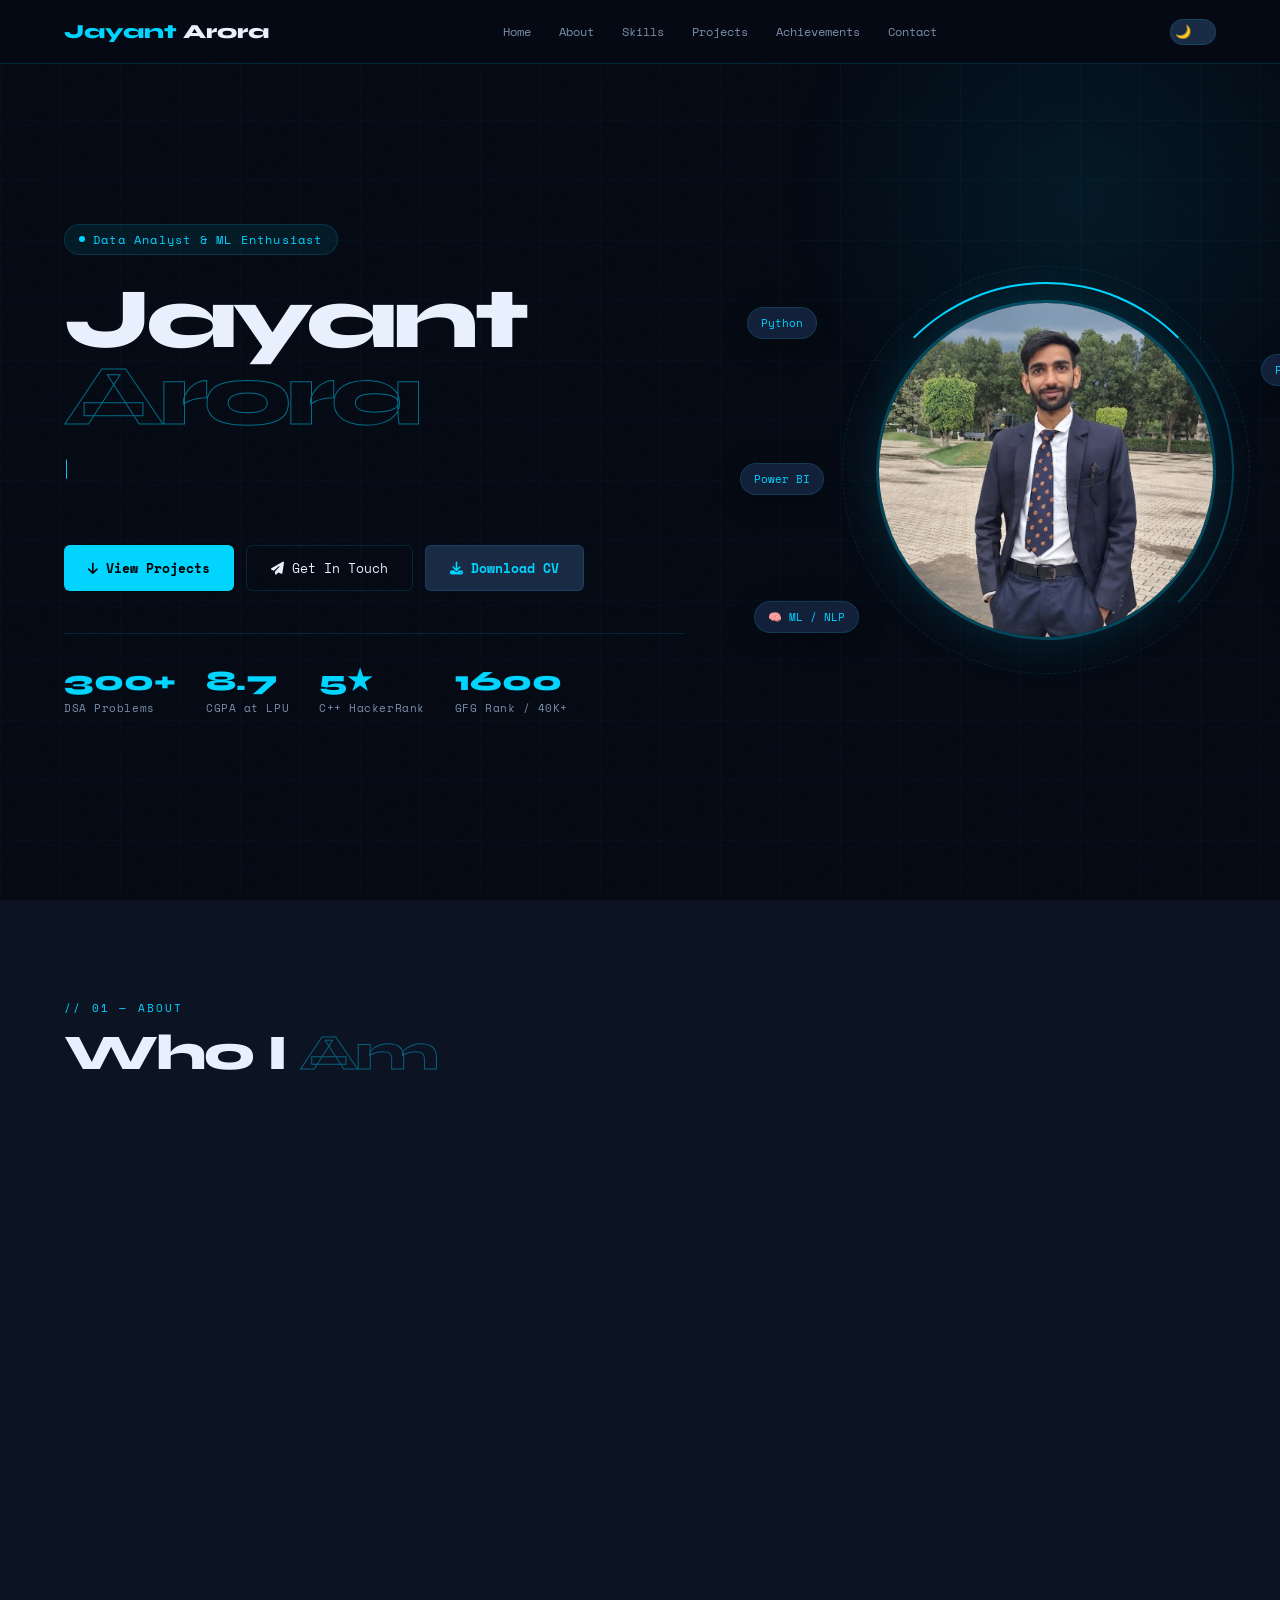
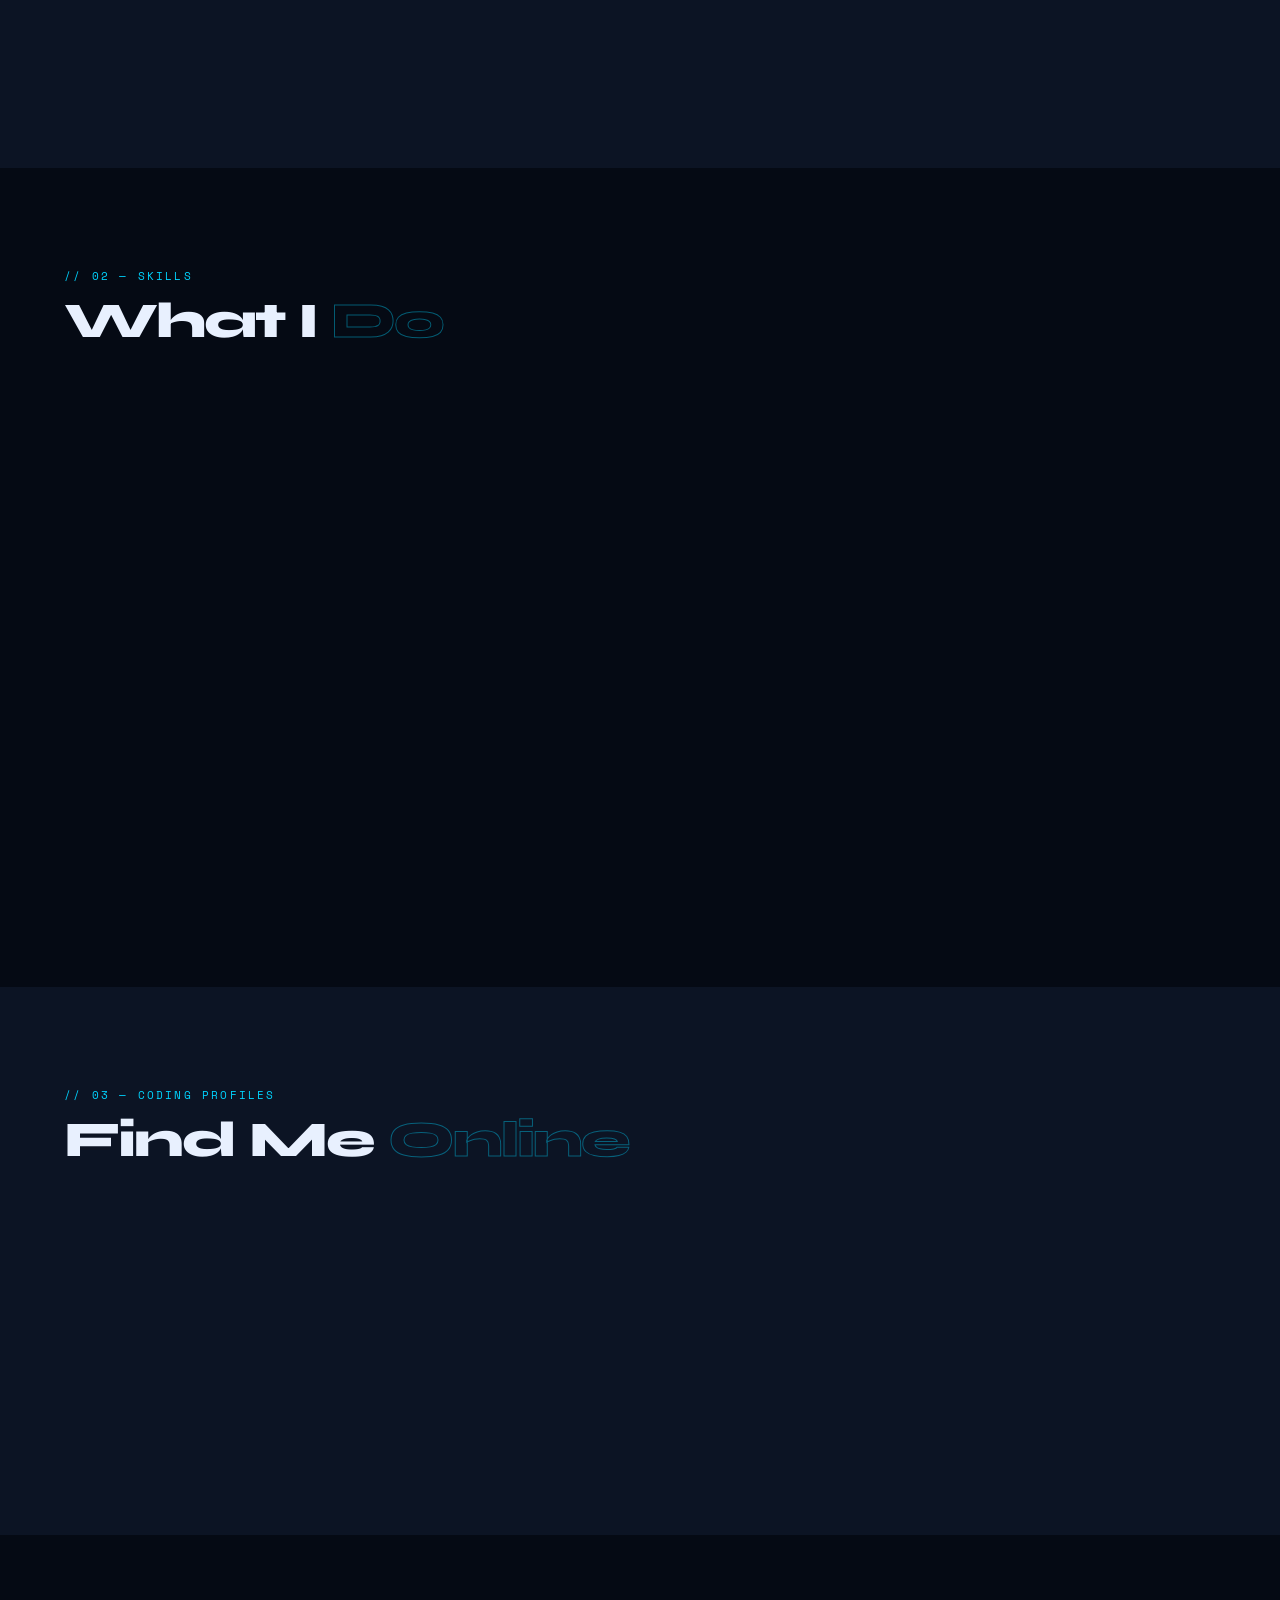
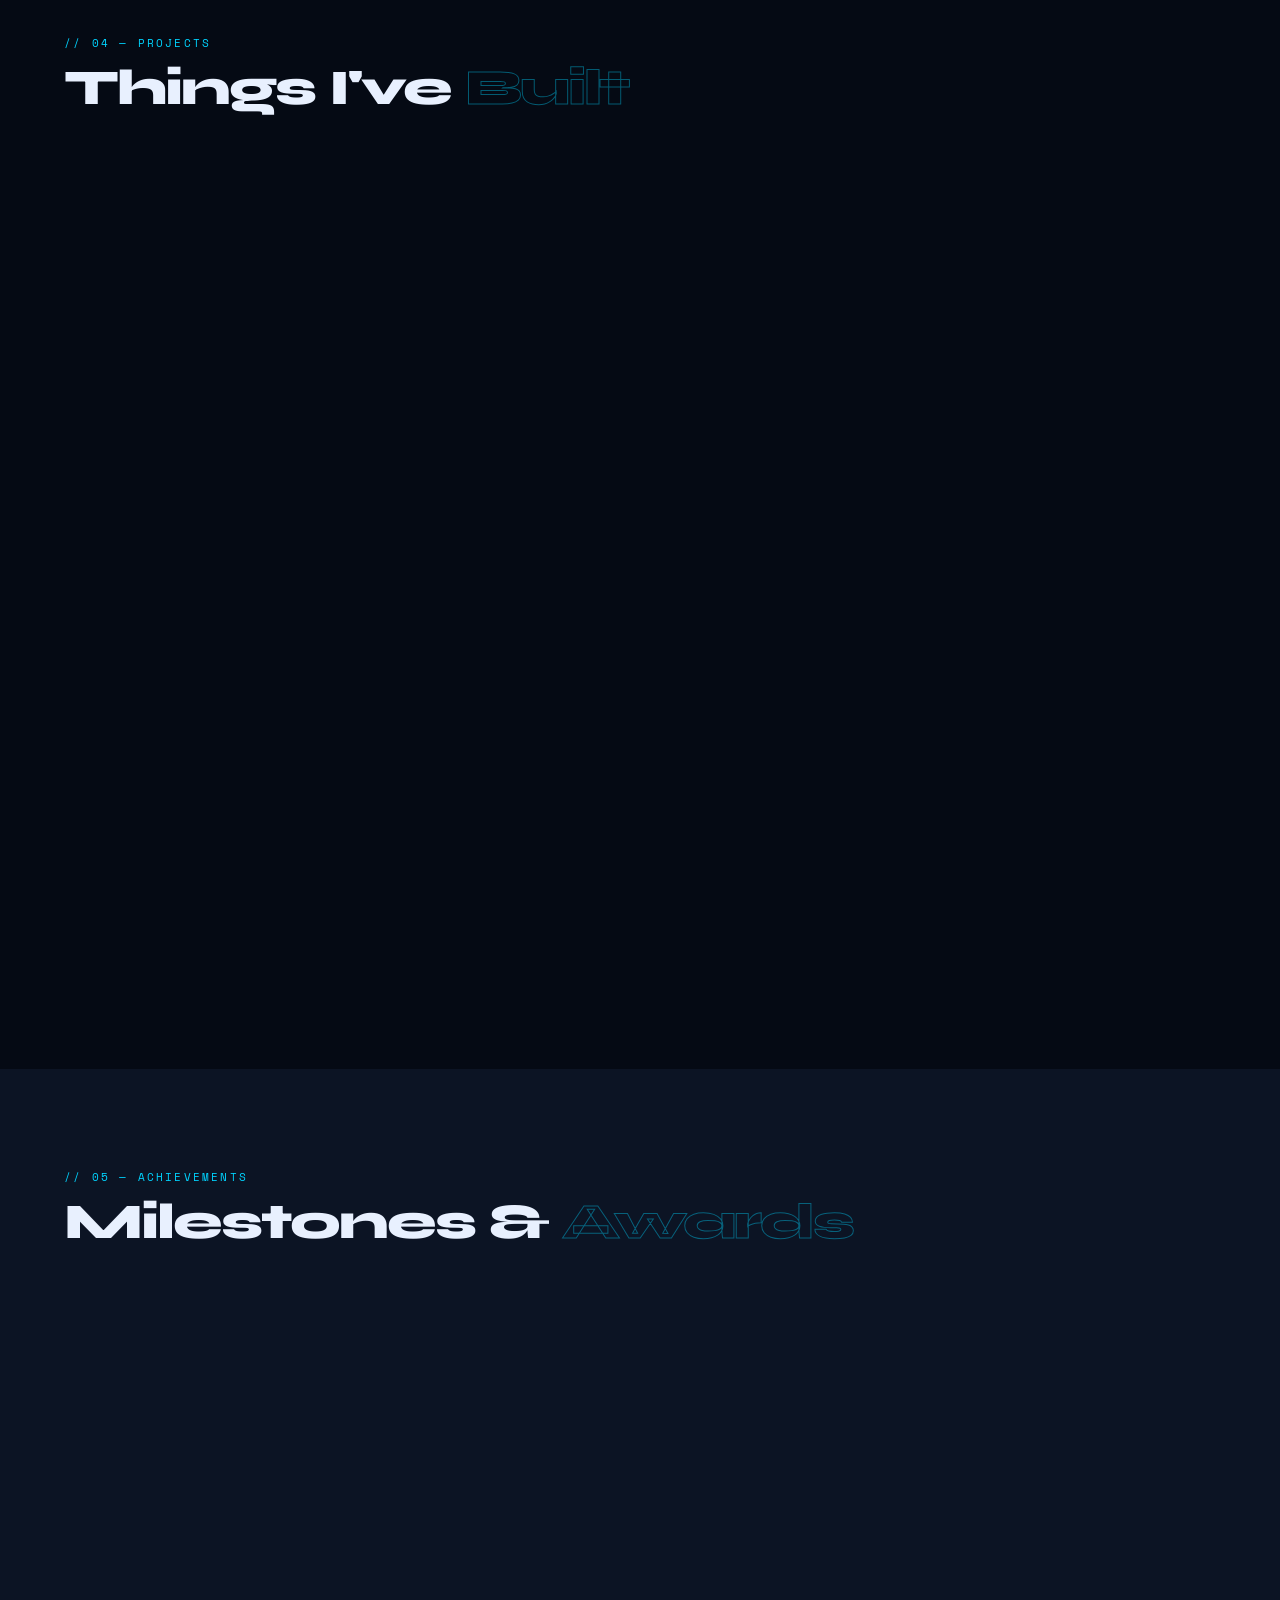
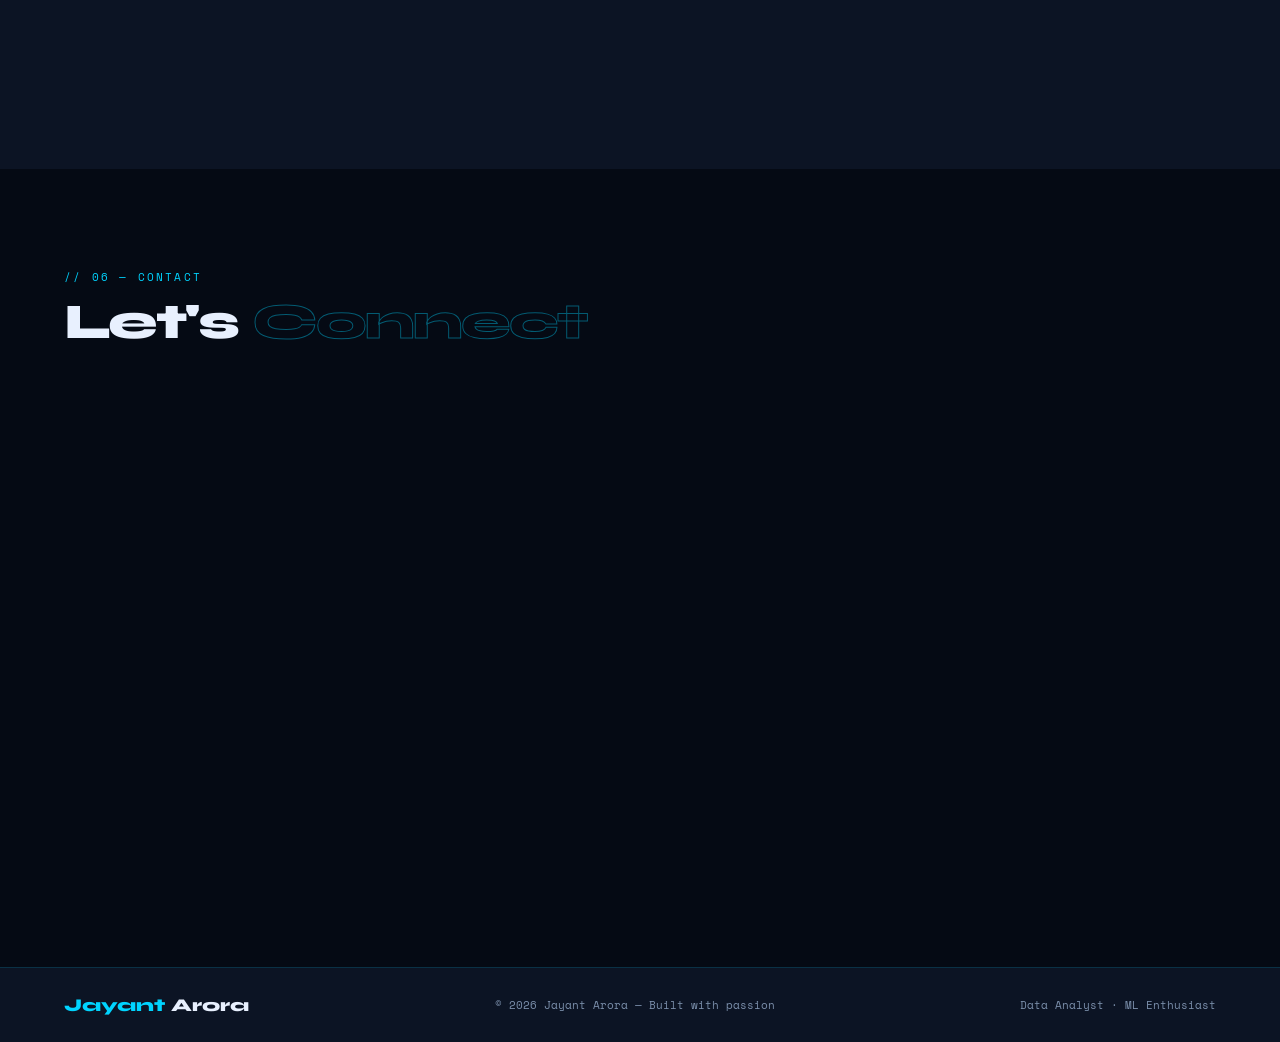
==== commit b12de105: "changed name" ====
--- a/index.html
+++ b/index.html
@@ -10,9 +10,10 @@
 <link rel="stylesheet" href="https://cdnjs.cloudflare.com/ajax/libs/font-awesome/6.5.1/css/all.min.css">
 <style>
 
-/* ===== RESET & VARIABLES ===== */
+/* ===== RESET ===== */
 *, *::before, *::after { margin: 0; padding: 0; box-sizing: border-box; }
 
+/* ===== VARIABLES ===== */
 :root {
   --bg: #050A14;
   --bg2: #0C1424;
@@ -20,32 +21,19 @@
   --surface: #13203A;
   --surface2: #1A2B45;
   --accent: #00D4FF;
-  --accent2: #FF6B35;
-  --accent3: #7C3AED;
   --text: #E8F0FE;
   --muted: #7B8FAB;
   --border: rgba(0,212,255,0.15);
   --glow: 0 0 30px rgba(0,212,255,0.2);
-  --nav-bg: rgba(5,10,20,0.85);
-  --card-bg: #13203A;
-}
-
-/* ===== DAY MODE ===== */
+  --nav-bg: rgba(5,10,20,0.88);
+}
 body.day-mode {
-  --bg: #F0F4FF;
-  --bg2: #E4ECF9;
-  --bg3: #D8E5F5;
-  --surface: #FFFFFF;
-  --surface2: #EEF3FC;
-  --accent: #0077CC;
-  --accent2: #FF6B35;
-  --accent3: #7C3AED;
-  --text: #0A1628;
-  --muted: #4A6080;
+  --bg: #F0F4FF; --bg2: #E4ECF9; --bg3: #D8E5F5;
+  --surface: #fff; --surface2: #EEF3FC;
+  --accent: #0077CC; --text: #0A1628; --muted: #4A6080;
   --border: rgba(0,119,204,0.2);
   --glow: 0 0 30px rgba(0,119,204,0.15);
-  --nav-bg: rgba(240,244,255,0.9);
-  --card-bg: #FFFFFF;
+  --nav-bg: rgba(240,244,255,0.92);
 }
 
 html { scroll-behavior: smooth; }
@@ -54,32 +42,8 @@
   color: var(--text);
   font-family: 'Inter', sans-serif;
   overflow-x: hidden;
-  cursor: none;
-  transition: background 0.4s, color 0.4s;
-}
-
-/* Custom Cursor */
-.cursor {
-  width: 12px; height: 12px;
-  background: var(--accent);
-  border-radius: 50%;
-  position: fixed; top: 0; left: 0;
-  pointer-events: none;
-  z-index: 9999;
-  transition: transform 0.1s;
-  mix-blend-mode: difference;
-}
-.cursor-follower {
-  width: 36px; height: 36px;
-  border: 1.5px solid rgba(0,212,255,0.5);
-  border-radius: 50%;
-  position: fixed; top: 0; left: 0;
-  pointer-events: none;
-  z-index: 9998;
-  transition: all 0.15s ease;
-}
-body.day-mode .cursor-follower { border-color: rgba(0,119,204,0.5); }
-
+  transition: background .4s, color .4s;
+}
 ::-webkit-scrollbar { width: 4px; }
 ::-webkit-scrollbar-track { background: var(--bg); }
 ::-webkit-scrollbar-thumb { background: var(--accent); border-radius: 2px; }
@@ -87,68 +51,78 @@
 body::before {
   content: '';
   position: fixed; inset: 0;
-  background-image: url("data:image/svg+xml,%3Csvg viewBox='0 0 256 256' xmlns='http://www.w3.org/2000/svg'%3E%3Cfilter id='noise'%3E%3CfeTurbulence type='fractalNoise' baseFrequency='0.9' numOctaves='4' stitchTiles='stitch'/%3E%3C/filter%3E%3Crect width='100%25' height='100%25' filter='url(%23noise)' opacity='0.03'/%3E%3C/svg%3E");
-  pointer-events: none;
-  z-index: 0;
-  opacity: 0.4;
+  background-image: url("data:image/svg+xml,%3Csvg viewBox='0 0 256 256' xmlns='http://www.w3.org/2000/svg'%3E%3Cfilter id='n'%3E%3CfeTurbulence type='fractalNoise' baseFrequency='0.9' numOctaves='4' stitchTiles='stitch'/%3E%3C/filter%3E%3Crect width='100%25' height='100%25' filter='url(%23n)' opacity='0.03'/%3E%3C/svg%3E");
+  pointer-events: none; z-index: 0; opacity: .4;
 }
 
 /* ===== NAV ===== */
 nav {
   position: fixed; top: 0; left: 0; right: 0;
   z-index: 1000;
-  padding: 18px 5%;
-  display: flex;
-  align-items: center;
-  justify-content: space-between;
+  padding: 16px 5%;
+  display: flex; align-items: center; justify-content: space-between;
   background: var(--nav-bg);
   backdrop-filter: blur(20px);
   border-bottom: 1px solid var(--border);
-  transition: all 0.3s;
+  transition: all .3s;
 }
 .logo-text {
-  font-family: 'Space Mono', monospace;
-  font-size: 22px;
+  font-family: 'Syne', sans-serif;
+  font-size: 20px; font-weight: 800;
   color: var(--accent);
-  letter-spacing: -1px;
 }
 .logo-text span { color: var(--text); }
-.nav-right { display: flex; align-items: center; gap: 10px; }
-.nav-links { display: flex; gap: 4px; list-style: none; }
+
+.nav-right { display: flex; align-items: center; gap: 12px; }
+.nav-links { display: flex; gap: 2px; list-style: none; }
+
+/* Nav link with animated underline */
 .nav-links a {
   color: var(--muted);
   text-decoration: none;
   font-size: 12px;
   font-family: 'Space Mono', monospace;
-  letter-spacing: 0.05em;
-  padding: 6px 12px;
-  border-radius: 4px;
-  transition: all 0.2s;
-  border: 1px solid transparent;
-}
-.nav-links a:hover { color: var(--accent); border-color: var(--border); background: rgba(0,212,255,0.05); }
-
-/* Theme toggle */
+  padding: 7px 13px;
+  border-radius: 5px;
+  display: inline-block;
+  position: relative;
+  transition: color .25s, background .25s;
+}
+.nav-links a::after {
+  content: '';
+  position: absolute;
+  bottom: 4px;
+  left: 13px;
+  width: 0;
+  height: 2px;
+  background: var(--accent);
+  border-radius: 2px;
+  box-shadow: 0 0 8px var(--accent);
+  transition: width .3s ease;
+}
+.nav-links a:hover {
+  color: var(--accent);
+  background: rgba(0,212,255,0.06);
+}
+.nav-links a:hover::after {
+  width: calc(100% - 26px);
+}
+
 .theme-toggle {
-  width: 44px; height: 24px;
+  width: 46px; height: 26px;
   background: var(--surface2);
   border: 1px solid var(--border);
-  border-radius: 12px;
+  border-radius: 13px;
   cursor: pointer;
   position: relative;
-  transition: all 0.3s;
+  transition: all .3s;
   flex-shrink: 0;
 }
 .theme-toggle::after {
   content: '🌙';
-  position: absolute;
-  top: 2px; left: 3px;
-  width: 18px; height: 18px;
-  border-radius: 50%;
-  font-size: 12px;
-  line-height: 18px;
-  text-align: center;
-  transition: transform 0.3s;
+  position: absolute; top: 3px; left: 4px;
+  font-size: 13px;
+  transition: transform .3s;
 }
 body.day-mode .theme-toggle::after {
   content: '☀️';
@@ -157,25 +131,25 @@
 
 .hamburger {
   display: none;
-  flex-direction: column;
-  gap: 5px;
-  cursor: pointer;
-  padding: 4px;
-}
-.hamburger span { width: 24px; height: 2px; background: var(--accent); border-radius: 2px; transition: 0.3s; }
+  flex-direction: column; gap: 5px;
+  cursor: pointer; padding: 4px;
+}
+.hamburger span {
+  width: 24px; height: 2px;
+  background: var(--accent); border-radius: 2px;
+}
 
 @media(max-width: 768px) {
   .hamburger { display: flex; }
   .nav-links {
-    position: fixed;
-    top: 0; right: -100%;
+    position: fixed; top: 0; right: -100%;
     width: 260px; height: 100vh;
     background: var(--bg2);
     border-left: 1px solid var(--border);
     flex-direction: column;
     padding: 80px 30px 30px;
     gap: 5px;
-    transition: right 0.3s ease;
+    transition: right .3s;
   }
   .nav-links.open { right: 0; }
   .nav-links a { font-size: 15px; padding: 12px 16px; display: block; }
@@ -184,787 +158,993 @@
 /* ===== HERO ===== */
 #hero {
   min-height: 100vh;
-  display: flex;
-  align-items: center;
+  display: flex; align-items: center;
   padding: 120px 5% 80px;
-  position: relative;
-  overflow: hidden;
+  position: relative; overflow: hidden;
 }
 .hero-grid {
   position: absolute; inset: 0;
   background-image:
     linear-gradient(rgba(0,212,255,0.03) 1px, transparent 1px),
-    linear-gradient(90deg, rgba(0,212,255,0.03) 1px, transparent 1px);
+    linear-gradient(90deg,rgba(0,212,255,0.03) 1px, transparent 1px);
   background-size: 60px 60px;
   animation: gridPan 30s linear infinite;
 }
 body.day-mode .hero-grid {
   background-image:
     linear-gradient(rgba(0,119,204,0.05) 1px, transparent 1px),
-    linear-gradient(90deg, rgba(0,119,204,0.05) 1px, transparent 1px);
-}
-@keyframes gridPan { 0% { background-position: 0 0; } 100% { background-position: 60px 60px; } }
+    linear-gradient(90deg,rgba(0,119,204,0.05) 1px, transparent 1px);
+}
+@keyframes gridPan { to { background-position: 60px 60px; } }
 
 .hero-glow {
   position: absolute;
   width: 600px; height: 600px;
   background: radial-gradient(circle, rgba(0,212,255,0.08) 0%, transparent 70%);
-  top: -100px; right: -100px;
+  top: -100px; right: -100px; border-radius: 50%;
+  animation: gPulse 6s ease-in-out infinite;
+}
+body.day-mode .hero-glow {
+  background: radial-gradient(circle, rgba(0,119,204,0.06) 0%, transparent 70%);
+}
+@keyframes gPulse {
+  0%,100% { transform: scale(1); opacity: .8; }
+  50%      { transform: scale(1.1); opacity: 1; }
+}
+
+.hero-inner {
+  position: relative; z-index: 1;
+  display: flex; align-items: center; justify-content: space-between;
+  gap: 60px; width: 100%; max-width: 1200px;
+}
+.hero-content { flex: 1; min-width: 0; max-width: 620px; }
+
+/* Circular visual */
+.hero-visual {
+  flex-shrink: 0;
+  width: 340px; height: 340px;
+  position: relative;
+  display: flex; align-items: center; justify-content: center;
+}
+@media(max-width: 1000px) { .hero-visual { width: 270px; height: 270px; } }
+@media(max-width: 900px) {
+  .hero-inner { flex-direction: column-reverse; gap: 30px; }
+  .hero-visual { width: 220px; height: 220px; margin: 0 auto; }
+  .float-chip { display: none; }
+}
+
+.hero-ring {
+  position: absolute; inset: -18px; border-radius: 50%;
+  border: 2px solid transparent;
+  border-top-color: var(--accent);
+  border-right-color: rgba(0,212,255,0.25);
+  animation: spin 8s linear infinite;
+}
+.hero-ring2 {
+  position: absolute; inset: -34px; border-radius: 50%;
+  border: 1px dashed rgba(0,212,255,0.12);
+  animation: spin 14s linear infinite reverse;
+}
+@keyframes spin { to { transform: rotate(360deg); } }
+
+.hero-circle-img {
+  width: 100%; height: 100%;
   border-radius: 50%;
-  animation: pulse 6s ease-in-out infinite;
-}
-body.day-mode .hero-glow { background: radial-gradient(circle, rgba(0,119,204,0.06) 0%, transparent 70%); }
-@keyframes pulse { 0%,100% { transform: scale(1); opacity: 0.8; } 50% { transform: scale(1.1); opacity: 1; } }
-
-/* Hero Layout: left text, right image */
-.hero-inner {
-  position: relative;
-  z-index: 1;
-  display: flex;
-  align-items: center;
-  justify-content: space-between;
-  gap: 60px;
-  width: 100%;
-  max-width: 1200px;
-}
-.hero-content { flex: 1; min-width: 0; max-width: 640px; }
-.hero-image-wrap {
-  flex-shrink: 0;
-  width: 340px;
-  position: relative;
-}
-@media(max-width: 900px) {
-  .hero-inner { flex-direction: column-reverse; gap: 40px; }
-  .hero-image-wrap { width: 220px; margin: 0 auto; }
-}
-
-.hero-photo {
-  width: 100%;
-  aspect-ratio: 3/4;
-  border-radius: 20px;
-  object-fit: cover;
+  object-fit: cover; object-position: top;
+  border: 3px solid rgba(0,212,255,0.3);
+  box-shadow: 0 0 50px rgba(0,212,255,0.15);
   display: block;
-  border: 1px solid var(--border);
-  box-shadow: var(--glow);
-  filter: grayscale(15%);
-  transition: filter 0.3s;
-}
-.hero-photo:hover { filter: grayscale(0%); }
-.hero-photo-placeholder {
-  width: 100%;
-  aspect-ratio: 3/4;
-  border-radius: 20px;
+  transition: transform .5s ease, box-shadow .4s ease;
+}
+.hero-circle-img:hover {
+  transform: scale(1.09);
+  box-shadow: 0 0 80px rgba(0,212,255,0.45);
+}
+.hero-circle-placeholder {
+  width: 100%; height: 100%; border-radius: 50%;
+  background: var(--surface);
+  border: 3px solid rgba(0,212,255,0.25);
+  display: flex; align-items: center; justify-content: center;
+  font-size: 80px; color: rgba(0,212,255,0.12);
+}
+
+/* Floating chips */
+.float-chip {
+  position: absolute;
   background: var(--surface);
   border: 1px solid var(--border);
-  display: flex;
-  align-items: center;
-  justify-content: center;
-  font-size: 90px;
-  color: rgba(0,212,255,0.15);
-  box-shadow: var(--glow);
-}
-.hero-photo-frame {
-  position: absolute;
-  inset: -10px;
-  border: 1px solid var(--border);
-  border-radius: 28px;
-  pointer-events: none;
-}
-.hero-photo-badge {
-  position: absolute;
-  bottom: -16px; left: -16px;
-  background: var(--accent);
-  color: #000;
+  border-radius: 100px;
+  padding: 7px 13px;
   font-family: 'Space Mono', monospace;
-  font-size: 11px;
-  font-weight: 700;
-  padding: 10px 16px;
-  border-radius: 8px;
+  font-size: 11px; color: var(--accent);
   white-space: nowrap;
-  box-shadow: 0 4px 20px rgba(0,212,255,0.4);
-}
-
+  display: flex; align-items: center; gap: 7px;
+  box-shadow: 0 6px 24px rgba(0,0,0,0.35);
+}
+.float-chip img { width: 16px; height: 16px; object-fit: contain; }
+.fc1 { top: 2%;    left: -38%;  animation: flt 3.2s ease-in-out infinite; }
+.fc2 { top: 16%;   right: -36%; animation: flt 2.9s ease-in-out infinite .5s; }
+.fc3 { top: 48%;   left: -40%;  animation: flt 3.5s ease-in-out infinite 1s; }
+.fc4 { bottom: 16%;right: -34%; animation: flt 3.0s ease-in-out infinite 1.5s; }
+.fc5 { bottom: 2%; left: -36%;  animation: flt 3.3s ease-in-out infinite .8s; }
+@keyframes flt { 0%,100% { transform: translateY(0); } 50% { transform: translateY(-9px); } }
+
+/* Hero text */
 .hero-tag {
-  display: inline-flex;
-  align-items: center;
-  gap: 8px;
-  font-family: 'Space Mono', monospace;
-  font-size: 12px;
+  display: inline-flex; align-items: center; gap: 8px;
+  font-family: 'Space Mono', monospace; font-size: 12px;
   color: var(--accent);
   background: rgba(0,212,255,0.08);
   border: 1px solid var(--border);
-  padding: 6px 14px;
-  border-radius: 100px;
-  margin-bottom: 28px;
-  letter-spacing: 0.1em;
-}
-.hero-tag .dot { width: 6px; height: 6px; background: var(--accent); border-radius: 50%; animation: blink 1.5s infinite; }
-@keyframes blink { 0%,100% { opacity: 1; } 50% { opacity: 0; } }
+  padding: 6px 14px; border-radius: 100px;
+  margin-bottom: 26px; letter-spacing: .1em;
+}
+.dot {
+  width: 6px; height: 6px;
+  background: var(--accent); border-radius: 50%;
+  animation: blk 1.5s infinite;
+}
+@keyframes blk { 0%,100% { opacity: 1; } 50% { opacity: 0; } }
 
 .hero-name {
   font-family: 'Syne', sans-serif;
-  font-size: clamp(48px, 8vw, 90px);
-  font-weight: 800;
-  line-height: 0.9;
-  letter-spacing: -4px;
-  margin-bottom: 20px;
-}
-.hero-name .line1 { display: block; color: var(--text); }
-.hero-name .line2 { display: block; -webkit-text-stroke: 1px rgba(0,212,255,0.5); color: transparent; }
-body.day-mode .hero-name .line2 { -webkit-text-stroke: 1px rgba(0,119,204,0.5); }
-
-/* Typewriter */
+  font-size: clamp(46px,8vw,86px);
+  font-weight: 800; line-height: .9;
+  letter-spacing: -4px; margin-bottom: 20px;
+}
+.hero-name .l1 { display: block; color: var(--text); }
+.hero-name .l2 {
+  display: block;
+  -webkit-text-stroke: 1px rgba(0,212,255,0.5);
+  color: transparent;
+}
+body.day-mode .hero-name .l2 { -webkit-text-stroke: 1px rgba(0,119,204,0.5); }
+
 .hero-desc {
-  font-size: 17px;
-  color: var(--muted);
-  max-width: 500px;
-  line-height: 1.7;
-  margin-bottom: 40px;
-  font-weight: 300;
-  min-height: 60px;
-}
-.typed-text { color: var(--accent); }
-.cursor-blink { animation: cursorBlink 0.8s step-end infinite; color: var(--accent); }
-@keyframes cursorBlink { 0%,100% { opacity: 1; } 50% { opacity: 0; } }
-
-.hero-ctas { display: flex; gap: 14px; flex-wrap: wrap; }
+  font-size: 16px; color: var(--muted);
+  max-width: 500px; line-height: 1.75;
+  margin-bottom: 36px; font-weight: 300;
+  min-height: 54px;
+}
+.cblink { animation: cblink .8s step-end infinite; color: var(--accent); }
+@keyframes cblink { 0%,100% { opacity: 1; } 50% { opacity: 0; } }
+
+.hero-ctas { display: flex; gap: 12px; flex-wrap: wrap; }
 
 .btn-primary {
-  display: inline-flex;
-  align-items: center;
-  gap: 8px;
-  background: var(--accent);
-  color: #000;
-  padding: 13px 28px;
-  border-radius: 6px;
-  font-family: 'Space Mono', monospace;
-  font-size: 13px;
-  font-weight: 700;
-  text-decoration: none;
-  transition: all 0.2s;
-  border: none; cursor: pointer;
-}
-.btn-primary:hover { background: #fff; transform: translateY(-2px); box-shadow: 0 8px 30px rgba(0,212,255,0.3); }
-
+  display: inline-flex; align-items: center; gap: 8px;
+  background: var(--accent); color: #000;
+  padding: 12px 24px; border-radius: 6px;
+  font-family: 'Space Mono', monospace; font-size: 13px; font-weight: 700;
+  text-decoration: none; border: none; cursor: pointer;
+  transition: background .2s, transform .2s, box-shadow .2s;
+}
+.btn-primary:hover {
+  background: #fff;
+  transform: translateY(-2px);
+  box-shadow: 0 8px 30px rgba(0,212,255,0.3);
+}
 .btn-outline {
-  display: inline-flex;
-  align-items: center;
-  gap: 8px;
-  background: transparent;
-  color: var(--text);
-  padding: 13px 28px;
-  border-radius: 6px;
-  font-family: 'Space Mono', monospace;
-  font-size: 13px;
+  display: inline-flex; align-items: center; gap: 8px;
+  background: transparent; color: var(--text);
+  padding: 12px 24px; border-radius: 6px;
+  font-family: 'Space Mono', monospace; font-size: 13px;
   border: 1px solid var(--border);
-  text-decoration: none;
-  transition: all 0.2s;
-  cursor: pointer;
-}
-.btn-outline:hover { border-color: var(--accent); color: var(--accent); background: rgba(0,212,255,0.05); transform: translateY(-2px); }
-
+  text-decoration: none; cursor: pointer;
+  transition: all .2s;
+}
+.btn-outline:hover {
+  border-color: var(--accent); color: var(--accent);
+  background: rgba(0,212,255,0.05);
+  transform: translateY(-2px);
+}
 .btn-cv {
-  display: inline-flex;
-  align-items: center;
-  gap: 8px;
-  background: var(--surface2);
-  color: var(--accent);
-  padding: 13px 28px;
-  border-radius: 6px;
-  font-family: 'Space Mono', monospace;
-  font-size: 13px;
-  font-weight: 700;
-  text-decoration: none;
-  border: 1px solid var(--border);
-  transition: all 0.2s;
-  cursor: pointer;
-}
-.btn-cv:hover { background: var(--accent); color: #000; transform: translateY(-2px); border-color: var(--accent); }
+  display: inline-flex; align-items: center; gap: 8px;
+  background: var(--surface2); color: var(--accent);
+  padding: 12px 24px; border-radius: 6px;
+  font-family: 'Space Mono', monospace; font-size: 13px; font-weight: 700;
+  text-decoration: none; border: 1px solid var(--border); cursor: pointer;
+  transition: all .2s;
+}
+.btn-cv:hover {
+  background: var(--accent); color: #000;
+  transform: translateY(-2px); border-color: var(--accent);
+}
 
 .hero-stats {
-  display: flex;
-  gap: 36px;
-  margin-top: 50px;
-  padding-top: 36px;
+  display: flex; gap: 30px;
+  margin-top: 42px; padding-top: 30px;
   border-top: 1px solid var(--border);
   flex-wrap: wrap;
 }
-.stat-num { font-family: 'Syne', sans-serif; font-size: 30px; font-weight: 800; color: var(--accent); }
-.stat-label { font-size: 11px; color: var(--muted); margin-top: 2px; font-family: 'Space Mono', monospace; letter-spacing: 0.05em; }
-
-/* ===== SECTION BASE ===== */
+.stat-num {
+  font-family: 'Syne', sans-serif;
+  font-size: 28px; font-weight: 800; color: var(--accent);
+}
+.stat-label {
+  font-size: 11px; color: var(--muted); margin-top: 2px;
+  font-family: 'Space Mono', monospace; letter-spacing: .05em;
+}
+
+/* ===== SECTIONS BASE ===== */
 section { padding: 100px 5%; position: relative; }
-.section-label { font-family: 'Space Mono', monospace; font-size: 11px; letter-spacing: 0.2em; color: var(--accent); text-transform: uppercase; margin-bottom: 14px; }
-.section-title { font-family: 'Syne', sans-serif; font-size: clamp(32px, 5vw, 52px); font-weight: 800; letter-spacing: -2px; line-height: 1; margin-bottom: 60px; }
-.section-title em { font-style: normal; color: transparent; -webkit-text-stroke: 1px rgba(0,212,255,0.4); }
+.section-label {
+  font-family: 'Space Mono', monospace; font-size: 11px;
+  letter-spacing: .2em; color: var(--accent);
+  text-transform: uppercase; margin-bottom: 12px;
+}
+.section-title {
+  font-family: 'Syne', sans-serif;
+  font-size: clamp(30px,5vw,50px);
+  font-weight: 800; letter-spacing: -2px;
+  line-height: 1; margin-bottom: 52px;
+}
+.section-title em {
+  font-style: normal; color: transparent;
+  -webkit-text-stroke: 1px rgba(0,212,255,0.4);
+}
 body.day-mode .section-title em { -webkit-text-stroke: 1px rgba(0,119,204,0.4); }
 
 /* ===== ABOUT ===== */
 #about { background: var(--bg2); }
-.about-grid { display: grid; grid-template-columns: 1fr 1.5fr; gap: 80px; align-items: start; }
-@media(max-width: 900px) { .about-grid { grid-template-columns: 1fr; gap: 40px; } }
+.about-grid {
+  display: grid;
+  grid-template-columns: 310px 1fr;
+  gap: 64px; align-items: start;
+}
+@media(max-width: 900px) {
+  .about-grid { grid-template-columns: 1fr; gap: 40px; }
+}
+
 .about-img-wrap { position: relative; }
-.about-img-wrap img { width: 100%; border-radius: 12px; display: block; filter: grayscale(20%); }
-.about-img-frame { position: absolute; inset: -10px; border: 1px solid var(--border); border-radius: 16px; pointer-events: none; }
-.about-img-badge { position: absolute; bottom: -20px; right: -20px; background: var(--accent); color: #000; font-family: 'Space Mono', monospace; font-size: 12px; font-weight: 700; padding: 12px 20px; border-radius: 8px; white-space: nowrap; }
-.about-text p { color: var(--muted); line-height: 1.8; font-size: 15px; font-weight: 300; margin-bottom: 40px; }
+.about-img-wrap img {
+  width: 100%; max-height: 420px;
+  object-fit: cover; object-position: top;
+  border-radius: 14px; display: block;
+  filter: grayscale(20%);
+  transition: filter .4s, transform .4s;
+}
+.about-img-wrap img:hover {
+  filter: grayscale(0%);
+  transform: scale(1.02);
+}
+.about-img-placeholder {
+  width: 100%; height: 420px;
+  background: var(--surface); border-radius: 14px;
+  display: flex; align-items: center; justify-content: center;
+  font-size: 70px; color: rgba(0,212,255,0.12);
+  border: 1px solid var(--border);
+}
+.about-img-frame {
+  position: absolute; inset: -8px;
+  border: 1px solid var(--border);
+  border-radius: 20px; pointer-events: none;
+}
+.about-img-badge {
+  position: absolute; bottom: -14px; right: -14px;
+  background: var(--accent); color: #000;
+  font-family: 'Space Mono', monospace;
+  font-size: 11px; font-weight: 700;
+  padding: 9px 15px; border-radius: 8px; white-space: nowrap;
+  box-shadow: 0 4px 20px rgba(0,212,255,0.35);
+}
+
+.about-text > p {
+  color: var(--muted); line-height: 1.8;
+  font-size: 15px; font-weight: 300; margin-bottom: 34px;
+}
 
 /* Tabs */
-.tab-nav { display: flex; gap: 4px; margin-bottom: 30px; background: var(--bg3); padding: 4px; border-radius: 8px; width: fit-content; flex-wrap: wrap; }
-.tab-btn { font-family: 'Space Mono', monospace; font-size: 12px; color: var(--muted); padding: 8px 16px; border-radius: 6px; border: none; background: transparent; cursor: pointer; transition: all 0.2s; }
+.tab-nav {
+  display: flex; gap: 4px; margin-bottom: 22px;
+  background: var(--bg3); padding: 4px;
+  border-radius: 8px; width: fit-content; flex-wrap: wrap;
+}
+.tab-btn {
+  font-family: 'Space Mono', monospace; font-size: 12px;
+  color: var(--muted); padding: 7px 15px;
+  border-radius: 6px; border: none;
+  background: transparent; cursor: pointer;
+  transition: background .2s, color .2s;
+}
 .tab-btn.active { background: var(--surface2); color: var(--accent); }
 .tab-panel { display: none; }
 .tab-panel.active { display: block; }
 
-/* Skills grid in about */
-.skills-grid { display: grid; grid-template-columns: 1fr 1fr; gap: 14px; }
-.skill-item { background: var(--surface); border: 1px solid var(--border); border-radius: 8px; padding: 16px; }
-.skill-cat { font-family: 'Space Mono', monospace; font-size: 10px; color: var(--accent); text-transform: uppercase; letter-spacing: 0.1em; margin-bottom: 6px; }
+/* Skills single column */
+.skills-col { display: flex; flex-direction: column; gap: 10px; }
+.skill-row {
+  background: var(--surface);
+  border: 1px solid var(--border);
+  border-radius: 8px; padding: 13px 16px;
+  display: flex; align-items: center; gap: 12px;
+  transition: border-color .2s, transform .2s;
+}
+.skill-row:hover {
+  border-color: rgba(0,212,255,0.3);
+  transform: translateX(4px);
+}
+.skill-row-ico {
+  width: 32px; height: 32px;
+  background: var(--bg3); border-radius: 6px;
+  display: flex; align-items: center; justify-content: center;
+  flex-shrink: 0; border: 1px solid var(--border); overflow: hidden;
+}
+.skill-row-ico img { width: 100%; height: 100%; object-fit: contain; padding: 4px; }
+.skill-row-ico i { font-size: 14px; color: var(--accent); }
+.skill-cat {
+  font-family: 'Space Mono', monospace; font-size: 10px;
+  color: var(--accent); text-transform: uppercase;
+  letter-spacing: .1em; margin-bottom: 2px;
+}
 .skill-val { font-size: 13px; color: var(--text); }
 
 /* Education */
-.edu-list { display: flex; flex-direction: column; gap: 16px; }
-.edu-item { background: var(--surface); border: 1px solid var(--border); border-left: 3px solid var(--accent); border-radius: 8px; padding: 18px 20px; }
-.edu-degree { font-family: 'Syne', sans-serif; font-size: 15px; font-weight: 700; margin-bottom: 4px; }
-.edu-detail { font-family: 'Space Mono', monospace; font-size: 12px; color: var(--accent); }
-
-/* Certifications with images + view button */
-.cert-list { display: flex; flex-direction: column; gap: 12px; }
+.edu-list { display: flex; flex-direction: column; gap: 12px; }
+.edu-item {
+  background: var(--surface);
+  border: 1px solid var(--border);
+  border-left: 3px solid var(--accent);
+  border-radius: 8px; padding: 14px 18px;
+}
+.edu-degree {
+  font-family: 'Syne', sans-serif;
+  font-size: 14px; font-weight: 700; margin-bottom: 4px;
+}
+.edu-detail {
+  font-family: 'Space Mono', monospace;
+  font-size: 11px; color: var(--accent); line-height: 1.6;
+}
+.edu-score {
+  font-family: 'Space Mono', monospace;
+  font-size: 11px; color: var(--muted);
+  margin-top: 3px;
+}
+
+/* Certifications */
+.cert-list { display: flex; flex-direction: column; gap: 10px; }
 .cert-item {
-  display: flex;
-  align-items: center;
-  gap: 14px;
-  font-size: 14px;
-  color: var(--muted);
-  padding: 14px 18px;
-  background: var(--surface);
-  border-radius: 10px;
-  border: 1px solid var(--border);
-  transition: border-color 0.2s;
+  display: flex; align-items: center; gap: 12px;
+  padding: 11px 14px; background: var(--surface);
+  border-radius: 10px; border: 1px solid var(--border);
+  transition: border-color .2s;
 }
 .cert-item:hover { border-color: rgba(0,212,255,0.3); }
 .cert-logo {
-  width: 38px; height: 38px;
-  border-radius: 8px;
+  width: 34px; height: 34px; border-radius: 7px;
   background: var(--bg3);
-  display: flex;
-  align-items: center;
-  justify-content: center;
-  font-size: 20px;
-  flex-shrink: 0;
-  border: 1px solid var(--border);
-  overflow: hidden;
+  display: flex; align-items: center; justify-content: center;
+  font-size: 18px; flex-shrink: 0;
+  border: 1px solid var(--border); overflow: hidden;
 }
 .cert-logo img { width: 100%; height: 100%; object-fit: contain; padding: 4px; }
 .cert-info { flex: 1; min-width: 0; }
 .cert-name { font-size: 13px; color: var(--text); font-weight: 500; }
-.cert-issuer { font-family: 'Space Mono', monospace; font-size: 10px; color: var(--accent); margin-top: 2px; letter-spacing: 0.05em; }
+.cert-issuer {
+  font-family: 'Space Mono', monospace;
+  font-size: 10px; color: var(--accent); margin-top: 2px;
+}
 .cert-view {
-  display: inline-flex;
-  align-items: center;
-  gap: 5px;
-  font-family: 'Space Mono', monospace;
-  font-size: 10px;
-  color: var(--accent);
-  border: 1px solid var(--border);
-  padding: 5px 10px;
-  border-radius: 5px;
-  text-decoration: none;
-  flex-shrink: 0;
-  transition: all 0.2s;
+  display: inline-flex; align-items: center; gap: 4px;
+  font-family: 'Space Mono', monospace; font-size: 10px;
+  color: var(--accent); border: 1px solid var(--border);
+  padding: 4px 9px; border-radius: 5px;
+  text-decoration: none; flex-shrink: 0;
   background: rgba(0,212,255,0.05);
-}
-.cert-view:hover { background: var(--accent); color: #000; border-color: var(--accent); }
+  transition: background .2s, color .2s, border-color .2s;
+}
+.cert-view:hover {
+  background: var(--accent); color: #000; border-color: var(--accent);
+}
 
 /* ===== SKILLS SECTION ===== */
 #skills { background: var(--bg); }
-.skills-cards { display: grid; grid-template-columns: repeat(auto-fit, minmax(280px,1fr)); gap: 24px; }
+.skills-wrap { display: flex; flex-direction: column; gap: 24px; }
+.skills-row3 { display: grid; grid-template-columns: repeat(3,1fr); gap: 24px; }
+.skills-row2 {
+  display: grid; grid-template-columns: repeat(2,1fr);
+  gap: 24px; width: 67%; margin: 0 auto;
+}
+@media(max-width: 900px) {
+  .skills-row3 { grid-template-columns: repeat(2,1fr); }
+  .skills-row2 { width: 100%; }
+}
+@media(max-width: 560px) {
+  .skills-row3, .skills-row2 { grid-template-columns: 1fr; width: 100%; }
+}
+
 .skill-card {
   background: var(--surface);
   border: 1px solid var(--border);
-  border-radius: 12px;
-  padding: 36px;
-  position: relative;
-  overflow: hidden;
-  transition: all 0.3s;
+  border-radius: 14px; padding: 30px;
+  position: relative; overflow: hidden;
   cursor: default;
-}
-.skill-card::before { content: ''; position: absolute; inset: 0; background: linear-gradient(135deg, rgba(0,212,255,0.04), transparent); opacity: 0; transition: 0.3s; }
-.skill-card:hover { transform: translateY(-6px); border-color: rgba(0,212,255,0.3); box-shadow: var(--glow); }
-.skill-card:hover::before { opacity: 1; }
-.skill-card-icon { width: 56px; height: 56px; border-radius: 12px; display: flex; align-items: center; justify-content: center; margin-bottom: 24px; overflow: hidden; border: 1px solid var(--border); background: var(--bg3); }
+  transition: transform .35s ease, border-color .3s ease, box-shadow .3s ease;
+}
+
+/* Bottom accent bar sweeps in */
+.skill-card::before {
+  content: '';
+  position: absolute; bottom: 0; left: 0;
+  width: 100%; height: 3px;
+  background: linear-gradient(90deg, var(--accent), transparent);
+  transform: scaleX(0);
+  transform-origin: left;
+  transition: transform .4s ease;
+}
+
+/* Background shimmer */
+.skill-card::after {
+  content: '';
+  position: absolute; inset: 0;
+  background: linear-gradient(135deg, rgba(0,212,255,0.06), transparent 60%);
+  opacity: 0;
+  transition: opacity .3s ease;
+}
+
+.skill-card:hover {
+  transform: translateY(-8px);
+  border-color: rgba(0,212,255,0.5);
+  box-shadow: 0 16px 48px rgba(0,212,255,0.18), 0 0 0 1px rgba(0,212,255,0.08);
+}
+.skill-card:hover::before { transform: scaleX(1); }
+.skill-card:hover::after  { opacity: 1; }
+
+.skill-card-icon {
+  width: 52px; height: 52px; border-radius: 12px;
+  display: flex; align-items: center; justify-content: center;
+  margin-bottom: 20px; overflow: hidden;
+  border: 1px solid var(--border); background: var(--bg3);
+  position: relative; z-index: 1;
+  transition: transform .35s ease, border-color .3s ease, box-shadow .3s ease;
+}
+.skill-card:hover .skill-card-icon {
+  transform: rotate(8deg) scale(1.15);
+  border-color: rgba(0,212,255,0.5);
+  box-shadow: 0 0 18px rgba(0,212,255,0.3);
+}
 .skill-card-icon img { width: 100%; height: 100%; object-fit: contain; padding: 8px; }
-.skill-card-icon i { font-size: 24px; color: var(--accent); }
-.skill-card h3 { font-family: 'Syne', sans-serif; font-size: 20px; font-weight: 700; margin-bottom: 12px; }
-.skill-card p { font-size: 14px; color: var(--muted); line-height: 1.7; font-weight: 300; }
-.skill-card-num { position: absolute; top: 36px; right: 36px; font-family: 'Space Mono', monospace; font-size: 11px; color: rgba(0,212,255,0.2); letter-spacing: 0.1em; }
+.skill-card-icon i   { font-size: 22px; color: var(--accent); }
+
+.skill-card h3 {
+  font-family: 'Syne', sans-serif; font-size: 18px; font-weight: 700;
+  margin-bottom: 10px;
+  position: relative; z-index: 1;
+  transition: color .25s;
+}
+.skill-card:hover h3 { color: var(--accent); }
+
+.skill-card p {
+  font-size: 13px; color: var(--muted); line-height: 1.7; font-weight: 300;
+  position: relative; z-index: 1;
+  transition: color .25s;
+}
+.skill-card:hover p { color: var(--text); }
+
+.skill-card-num {
+  position: absolute; top: 28px; right: 28px;
+  font-family: 'Space Mono', monospace; font-size: 11px;
+  color: rgba(0,212,255,0.18);
+  transition: color .25s;
+}
+.skill-card:hover .skill-card-num { color: rgba(0,212,255,0.55); }
 
 /* ===== CODING PROFILES ===== */
 #coding-profiles { background: var(--bg2); }
-.profiles-grid { display: grid; grid-template-columns: repeat(auto-fit, minmax(200px,1fr)); gap: 20px; }
+.profiles-grid {
+  display: grid;
+  grid-template-columns: repeat(auto-fit, minmax(190px,1fr));
+  gap: 20px;
+}
 .profile-card {
-  background: var(--surface);
-  border: 1px solid var(--border);
-  border-radius: 12px;
-  padding: 28px 24px;
-  text-align: center;
+  background: var(--surface); border: 1px solid var(--border);
+  border-radius: 12px; padding: 26px 20px;
+  text-align: center; text-decoration: none;
+  color: var(--text); display: block;
+  transition: transform .3s, border-color .3s, box-shadow .3s;
+}
+.profile-card:hover {
+  transform: translateY(-6px);
+  border-color: rgba(0,212,255,0.3);
+  box-shadow: var(--glow);
+}
+.profile-card-logo {
+  width: 50px; height: 50px; border-radius: 11px;
+  margin: 0 auto 14px;
+  display: flex; align-items: center; justify-content: center;
+  overflow: hidden; background: var(--bg3); border: 1px solid var(--border);
+}
+.profile-card-logo img { width: 100%; height: 100%; object-fit: contain; padding: 8px; }
+.profile-card h4 {
+  font-family: 'Syne', sans-serif; font-size: 15px;
+  font-weight: 700; margin-bottom: 4px;
+}
+.profile-handle {
+  font-family: 'Space Mono', monospace; font-size: 11px;
+  color: var(--accent); margin-bottom: 7px;
+}
+.profile-stat { font-size: 12px; color: var(--muted); }
+.profile-link {
+  display: inline-flex; align-items: center; gap: 4px;
+  margin-top: 13px;
+  font-family: 'Space Mono', monospace; font-size: 10px;
+  color: var(--accent); border: 1px solid var(--border);
+  padding: 5px 12px; border-radius: 4px;
   text-decoration: none;
-  transition: all 0.3s;
-  color: var(--text);
-  display: block;
-}
-.profile-card:hover { transform: translateY(-6px); border-color: rgba(0,212,255,0.3); box-shadow: var(--glow); }
-.profile-card-logo { width: 56px; height: 56px; border-radius: 12px; margin: 0 auto 16px; display: flex; align-items: center; justify-content: center; overflow: hidden; background: var(--bg3); border: 1px solid var(--border); }
-.profile-card-logo img { width: 100%; height: 100%; object-fit: contain; padding: 8px; }
-.profile-card h4 { font-family: 'Syne', sans-serif; font-size: 16px; font-weight: 700; margin-bottom: 6px; }
-.profile-card .profile-handle { font-family: 'Space Mono', monospace; font-size: 11px; color: var(--accent); margin-bottom: 10px; }
-.profile-card .profile-stat { font-size: 12px; color: var(--muted); }
-.profile-card .profile-link { display: inline-flex; align-items: center; gap: 4px; margin-top: 14px; font-family: 'Space Mono', monospace; font-size: 10px; color: var(--accent); border: 1px solid var(--border); padding: 5px 12px; border-radius: 4px; text-decoration: none; transition: all 0.2s; }
-.profile-card:hover .profile-link { background: var(--accent); color: #000; border-color: var(--accent); }
+  transition: background .2s, color .2s, border-color .2s;
+}
+.profile-card:hover .profile-link {
+  background: var(--accent); color: #000; border-color: var(--accent);
+}
 
 /* ===== PROJECTS ===== */
 #projects { background: var(--bg); }
-.projects-grid { display: grid; grid-template-columns: repeat(auto-fit, minmax(300px,1fr)); gap: 24px; }
+.projects-grid {
+  display: grid; grid-template-columns: repeat(2,1fr);
+  gap: 28px; max-width: 960px; margin: 0 auto;
+}
+@media(max-width: 720px) { .projects-grid { grid-template-columns: 1fr; } }
+
 .project-card {
-  background: var(--surface);
-  border: 1px solid var(--border);
-  border-radius: 12px;
-  overflow: hidden;
-  transition: all 0.3s;
-}
-.project-card:hover { transform: translateY(-6px); border-color: rgba(0,212,255,0.3); box-shadow: var(--glow); }
-.project-img { position: relative; height: 200px; overflow: hidden; background: var(--bg3); }
-.project-img img { width: 100%; height: 100%; object-fit: cover; transition: transform 0.5s; }
-.project-card:hover .project-img img { transform: scale(1.06); }
-.project-img-fallback { width: 100%; height: 100%; display: flex; align-items: center; justify-content: center; font-size: 48px; color: rgba(0,212,255,0.2); }
-.project-tag { position: absolute; top: 14px; left: 14px; background: rgba(0,212,255,0.9); color: #000; font-family: 'Space Mono', monospace; font-size: 10px; font-weight: 700; padding: 4px 10px; border-radius: 4px; letter-spacing: 0.1em; text-transform: uppercase; }
-.project-body { padding: 24px; }
-.project-body h3 { font-family: 'Syne', sans-serif; font-size: 18px; font-weight: 700; margin-bottom: 10px; }
-.project-body p { font-size: 13px; color: var(--muted); line-height: 1.7; font-weight: 300; margin-bottom: 16px; }
-.project-links { display: flex; gap: 10px; flex-wrap: wrap; }
+  background: var(--surface); border: 1px solid var(--border);
+  border-radius: 16px; overflow: hidden;
+  display: flex; flex-direction: column;
+  transition: transform .35s ease, border-color .3s ease, box-shadow .3s ease;
+}
+.project-card:hover {
+  transform: translateY(-8px);
+  border-color: rgba(0,212,255,0.45);
+  box-shadow: 0 20px 50px rgba(0,212,255,0.14), 0 0 0 1px rgba(0,212,255,0.07);
+}
+.project-img {
+  position: relative; height: 200px;
+  overflow: hidden; background: var(--bg3); flex-shrink: 0;
+}
+.project-img img {
+  width: 100%; height: 100%; object-fit: cover;
+  transition: transform .55s ease;
+}
+.project-card:hover .project-img img { transform: scale(1.08); }
+.project-img-fallback {
+  width: 100%; height: 100%;
+  display: flex; align-items: center; justify-content: center;
+  font-size: 48px; color: rgba(0,212,255,0.18);
+}
+.project-tag {
+  position: absolute; top: 14px; left: 14px;
+  background: rgba(0,212,255,0.92); color: #000;
+  font-family: 'Space Mono', monospace; font-size: 10px; font-weight: 700;
+  padding: 4px 11px; border-radius: 20px;
+  letter-spacing: .08em; text-transform: uppercase;
+}
+.project-body {
+  padding: 22px; flex: 1;
+  display: flex; flex-direction: column;
+}
+.project-body h3 {
+  font-family: 'Syne', sans-serif; font-size: 17px; font-weight: 700;
+  margin-bottom: 9px;
+  transition: color .25s;
+}
+.project-card:hover .project-body h3 { color: var(--accent); }
+.project-body p {
+  font-size: 13px; color: var(--muted);
+  line-height: 1.7; font-weight: 300;
+  margin-bottom: 16px; flex: 1;
+}
+.project-links { display: flex; gap: 8px; margin-top: auto; }
 .project-link {
-  display: inline-flex;
-  align-items: center;
-  gap: 5px;
-  font-family: 'Space Mono', monospace;
-  font-size: 11px;
-  color: var(--accent);
-  border: 1px solid var(--border);
-  padding: 6px 12px;
-  border-radius: 5px;
+  display: inline-flex; align-items: center; gap: 5px;
+  font-family: 'Space Mono', monospace; font-size: 11px;
+  color: var(--accent); border: 1px solid var(--border);
+  padding: 6px 13px; border-radius: 6px;
   text-decoration: none;
-  transition: all 0.2s;
   background: rgba(0,212,255,0.04);
+  transition: background .2s, color .2s, border-color .2s;
 }
 .project-link:hover { background: var(--accent); color: #000; border-color: var(--accent); }
 
 /* ===== ACHIEVEMENTS ===== */
 #achievements { background: var(--bg2); }
-.achievements-grid { display: grid; grid-template-columns: repeat(auto-fit, minmax(200px,1fr)); gap: 20px; }
+.achievements-grid {
+  display: grid;
+  grid-template-columns: repeat(auto-fit,minmax(190px,1fr));
+  gap: 18px;
+}
 .achievement-card {
-  background: var(--surface);
-  border: 1px solid var(--border);
-  border-radius: 12px;
-  padding: 28px;
-  text-align: center;
-  transition: all 0.3s;
-}
-.achievement-card:hover { border-color: rgba(0,212,255,0.3); transform: translateY(-4px); box-shadow: var(--glow); }
-.achievement-icon { font-size: 28px; margin-bottom: 14px; }
-.achievement-card h4 { font-family: 'Syne', sans-serif; font-size: 15px; font-weight: 700; margin-bottom: 6px; }
-.achievement-card p { font-size: 12px; color: var(--muted); font-family: 'Space Mono', monospace; margin-bottom: 14px; }
+  background: var(--surface); border: 1px solid var(--border);
+  border-radius: 12px; padding: 26px; text-align: center;
+  transition: transform .3s, border-color .3s, box-shadow .3s;
+}
+.achievement-card:hover {
+  border-color: rgba(0,212,255,0.3);
+  transform: translateY(-4px);
+  box-shadow: var(--glow);
+}
+.achievement-icon { font-size: 26px; margin-bottom: 12px; }
+.achievement-card h4 {
+  font-family: 'Syne', sans-serif; font-size: 14px; font-weight: 700; margin-bottom: 4px;
+}
+.achievement-card p {
+  font-size: 12px; color: var(--muted);
+  font-family: 'Space Mono', monospace; margin-bottom: 14px;
+}
 .achievement-link {
-  display: inline-flex;
-  align-items: center;
-  gap: 5px;
-  font-family: 'Space Mono', monospace;
-  font-size: 10px;
-  color: var(--accent);
-  border: 1px solid var(--border);
-  padding: 5px 12px;
-  border-radius: 4px;
+  display: inline-flex; align-items: center; gap: 5px;
+  font-family: 'Space Mono', monospace; font-size: 10px;
+  color: var(--accent); border: 1px solid var(--border);
+  padding: 5px 12px; border-radius: 4px;
   text-decoration: none;
-  transition: all 0.2s;
   background: rgba(0,212,255,0.04);
+  transition: background .2s, color .2s, border-color .2s;
 }
 .achievement-link:hover { background: var(--accent); color: #000; border-color: var(--accent); }
 
 /* ===== CONTACT ===== */
 #contact { background: var(--bg); }
-.contact-grid { display: grid; grid-template-columns: 1fr 1.4fr; gap: 60px; align-items: start; }
+.contact-grid {
+  display: grid; grid-template-columns: 1fr 1.4fr;
+  gap: 56px; align-items: start;
+}
 @media(max-width: 900px) { .contact-grid { grid-template-columns: 1fr; gap: 40px; } }
-.contact-info h3 { font-family: 'Syne', sans-serif; font-size: 22px; font-weight: 700; margin-bottom: 16px; }
-.contact-info > p { font-size: 14px; color: var(--muted); line-height: 1.8; font-weight: 300; margin-bottom: 36px; }
-.contact-links { display: flex; flex-direction: column; gap: 14px; }
-.contact-link { display: flex; align-items: center; gap: 14px; padding: 16px 20px; background: var(--surface); border: 1px solid var(--border); border-radius: 10px; text-decoration: none; color: var(--text); transition: all 0.2s; font-size: 14px; }
+.contact-info h3 {
+  font-family: 'Syne', sans-serif; font-size: 21px;
+  font-weight: 700; margin-bottom: 12px;
+}
+.contact-info > p {
+  font-size: 14px; color: var(--muted);
+  line-height: 1.8; font-weight: 300; margin-bottom: 28px;
+}
+.contact-links { display: flex; flex-direction: column; gap: 11px; }
+.contact-link {
+  display: flex; align-items: center; gap: 13px;
+  padding: 13px 16px; background: var(--surface);
+  border: 1px solid var(--border); border-radius: 10px;
+  text-decoration: none; color: var(--text); font-size: 13px;
+  transition: border-color .2s, color .2s;
+}
 .contact-link:hover { border-color: var(--accent); color: var(--accent); }
-.contact-link i { color: var(--accent); width: 18px; text-align: center; }
-.social-row { display: flex; gap: 12px; margin-top: 24px; }
-.social-btn { width: 44px; height: 44px; background: var(--surface); border: 1px solid var(--border); border-radius: 8px; display: flex; align-items: center; justify-content: center; color: var(--muted); text-decoration: none; font-size: 16px; transition: all 0.2s; }
-.social-btn:hover { border-color: var(--accent); color: var(--accent); background: rgba(0,212,255,0.06); }
-
-/* Form */
-.contact-form { background: var(--surface); border: 1px solid var(--border); border-radius: 14px; padding: 36px; }
-.form-title { font-family: 'Syne', sans-serif; font-size: 18px; font-weight: 700; margin-bottom: 6px; }
-.form-sub { font-size: 13px; color: var(--muted); margin-bottom: 28px; }
+.contact-link i { color: var(--accent); width: 16px; text-align: center; }
+.social-row { display: flex; gap: 10px; margin-top: 20px; }
+.social-btn {
+  width: 42px; height: 42px;
+  background: var(--surface); border: 1px solid var(--border);
+  border-radius: 8px;
+  display: flex; align-items: center; justify-content: center;
+  color: var(--muted); text-decoration: none; font-size: 15px;
+  transition: border-color .2s, color .2s, background .2s;
+}
+.social-btn:hover {
+  border-color: var(--accent); color: var(--accent);
+  background: rgba(0,212,255,0.06);
+}
+.contact-form {
+  background: var(--surface); border: 1px solid var(--border);
+  border-radius: 14px; padding: 32px;
+}
+.form-title {
+  font-family: 'Syne', sans-serif; font-size: 18px;
+  font-weight: 700; margin-bottom: 4px;
+}
+.form-sub { font-size: 13px; color: var(--muted); margin-bottom: 24px; }
 .form-row { display: grid; grid-template-columns: 1fr 1fr; gap: 14px; }
 @media(max-width: 600px) { .form-row { grid-template-columns: 1fr; } }
-.form-group { display: flex; flex-direction: column; gap: 6px; margin-bottom: 14px; }
-.form-group label { font-family: 'Space Mono', monospace; font-size: 11px; letter-spacing: 0.08em; color: var(--muted); text-transform: uppercase; }
-.form-group input,
-.form-group textarea { background: var(--bg3); border: 1px solid var(--border); border-radius: 8px; padding: 13px 16px; color: var(--text); font-family: 'Inter', sans-serif; font-size: 14px; outline: none; transition: border-color 0.2s; width: 100%; resize: vertical; }
+.form-group { display: flex; flex-direction: column; gap: 5px; margin-bottom: 12px; }
+.form-group label {
+  font-family: 'Space Mono', monospace; font-size: 11px;
+  letter-spacing: .07em; color: var(--muted); text-transform: uppercase;
+}
+.form-group input, .form-group textarea {
+  background: var(--bg3); border: 1px solid var(--border);
+  border-radius: 8px; padding: 11px 14px;
+  color: var(--text); font-family: 'Inter', sans-serif;
+  font-size: 14px; outline: none;
+  transition: border-color .2s;
+  width: 100%; resize: vertical;
+}
 .form-group input:focus, .form-group textarea:focus { border-color: var(--accent); }
-.submit-btn { width: 100%; background: var(--accent); color: #000; border: none; padding: 15px; border-radius: 8px; font-family: 'Space Mono', monospace; font-size: 13px; font-weight: 700; cursor: pointer; display: flex; align-items: center; justify-content: center; gap: 8px; transition: all 0.2s; letter-spacing: 0.05em; margin-top: 6px; }
+.submit-btn {
+  width: 100%; background: var(--accent); color: #000;
+  border: none; padding: 13px; border-radius: 8px;
+  font-family: 'Space Mono', monospace; font-size: 13px; font-weight: 700;
+  cursor: pointer;
+  display: flex; align-items: center; justify-content: center; gap: 8px;
+  margin-top: 4px;
+  transition: background .2s, transform .2s, box-shadow .2s;
+}
 .submit-btn:hover { background: #fff; transform: translateY(-2px); box-shadow: 0 8px 30px rgba(0,212,255,0.3); }
-.submit-btn:disabled { opacity: 0.6; cursor: not-allowed; transform: none; }
-.form-status { margin-top: 14px; padding: 12px 16px; border-radius: 8px; font-family: 'Space Mono', monospace; font-size: 12px; display: none; }
+.submit-btn:disabled { opacity: .6; cursor: not-allowed; transform: none; }
+.form-status {
+  margin-top: 11px; padding: 10px 14px; border-radius: 8px;
+  font-family: 'Space Mono', monospace; font-size: 12px; display: none;
+}
 .form-status.success { background: rgba(0,212,255,0.1); color: var(--accent); border: 1px solid var(--border); }
-.form-status.error { background: rgba(255,60,60,0.1); color: #FF6B6B; border: 1px solid rgba(255,60,60,0.2); }
+.form-status.error   { background: rgba(255,60,60,0.1); color: #FF6B6B; border: 1px solid rgba(255,60,60,0.2); }
 
 /* ===== FOOTER ===== */
-footer { background: var(--bg2); border-top: 1px solid var(--border); padding: 30px 5%; display: flex; align-items: center; justify-content: space-between; flex-wrap: wrap; gap: 16px; }
-footer .logo-text { font-size: 18px; font-family: 'Syne', sans-serif; font-weight: 800; letter-spacing: -0.5px; }
+footer {
+  background: var(--bg2); border-top: 1px solid var(--border);
+  padding: 26px 5%;
+  display: flex; align-items: center; justify-content: space-between;
+  flex-wrap: wrap; gap: 12px;
+}
+.footer-logo { font-family: 'Syne', sans-serif; font-size: 18px; font-weight: 800; color: var(--accent); }
+.footer-logo span { color: var(--text); }
 footer p { font-family: 'Space Mono', monospace; font-size: 11px; color: var(--muted); }
 
-/* ===== ANIMATIONS ===== */
-.reveal { opacity: 0; transform: translateY(30px); transition: all 0.6s cubic-bezier(0.4,0,0.2,1); }
+/* ===== SCROLL REVEAL ===== */
+.reveal {
+  opacity: 0; transform: translateY(26px);
+  transition: opacity .6s ease, transform .6s ease;
+}
 .reveal.visible { opacity: 1; transform: translateY(0); }
-.reveal-delay-1 { transition-delay: 0.1s; }
-.reveal-delay-2 { transition-delay: 0.2s; }
-.reveal-delay-3 { transition-delay: 0.3s; }
-
-/* day mode input colors */
-body.day-mode .form-group input,
-body.day-mode .form-group textarea { background: var(--bg3); color: var(--text); }
-
-/* ===== RESPONSIVE ===== */
+.reveal-delay-1 { transition-delay: .1s; }
+.reveal-delay-2 { transition-delay: .2s; }
+.reveal-delay-3 { transition-delay: .3s; }
+
 @media(max-width: 768px) {
+  section { padding: 70px 5%; }
   .hero-stats { gap: 20px; }
-  section { padding: 70px 5%; }
-}
+}
+
 </style>
 </head>
 <body>
 
-<div class="cursor" id="cursor"></div>
-<div class="cursor-follower" id="cursorFollower"></div>
-
-<!-- ===== NAV ===== -->
-<nav id="navbar">
+<!-- NAV -->
+<nav>
   <div class="logo-text">Jayant <span>Arora</span></div>
   <ul class="nav-links" id="navLinks">
-    <li><a href="#hero" onclick="closeMenu()">Home</a></li>
-    <li><a href="#about" onclick="closeMenu()">About</a></li>
-    <li><a href="#skills" onclick="closeMenu()">Skills</a></li>
-    <li><a href="#projects" onclick="closeMenu()">Projects</a></li>
+    <li><a href="#hero"         onclick="closeMenu()">Home</a></li>
+    <li><a href="#about"        onclick="closeMenu()">About</a></li>
+    <li><a href="#skills"       onclick="closeMenu()">Skills</a></li>
+    <li><a href="#projects"     onclick="closeMenu()">Projects</a></li>
     <li><a href="#achievements" onclick="closeMenu()">Achievements</a></li>
-    <li><a href="#contact" onclick="closeMenu()">Contact</a></li>
+    <li><a href="#contact"      onclick="closeMenu()">Contact</a></li>
   </ul>
   <div class="nav-right">
     <div class="theme-toggle" id="themeToggle" title="Toggle Day/Night"></div>
-    <div class="hamburger" onclick="openMenu()">
-      <span></span><span></span><span></span>
-    </div>
+    <div class="hamburger" onclick="openMenu()"><span></span><span></span><span></span></div>
   </div>
 </nav>
 
-<!-- ===== HERO ===== -->
+<!-- HERO -->
 <section id="hero">
   <div class="hero-grid"></div>
   <div class="hero-glow"></div>
   <div class="hero-inner">
+
     <div class="hero-content">
-      <div class="hero-tag">
-        <span class="dot"></span>
-        Data Analyst &amp; ML Enthusiast
-      </div>
-      <h1 class="hero-name">
-        <span class="line1">Jayant</span>
-        <span class="line2">Arora</span>
-      </h1>
-      <p class="hero-desc" id="heroDesc">
-        <span id="typedText"></span><span class="cursor-blink">|</span>
-      </p>
+      <div class="hero-tag"><span class="dot"></span>Data Analyst &amp; ML Enthusiast</div>
+      <h1 class="hero-name"><span class="l1">Jayant</span><span class="l2">Arora</span></h1>
+      <p class="hero-desc"><span id="typedText"></span><span class="cblink">|</span></p>
       <div class="hero-ctas">
         <a href="#projects" class="btn-primary"><i class="fa-solid fa-arrow-down"></i> View Projects</a>
-        <a href="#contact" class="btn-outline"><i class="fa-solid fa-paper-plane"></i> Get In Touch</a>
+        <a href="#contact"  class="btn-outline"><i class="fa-solid fa-paper-plane"></i> Get In Touch</a>
         <a href="Jayant_Arora_CV.pdf" download class="btn-cv"><i class="fa-solid fa-download"></i> Download CV</a>
       </div>
       <div class="hero-stats">
-        <div>
-          <div class="stat-num">300+</div>
-          <div class="stat-label">DSA Problems</div>
-        </div>
-        <div>
-          <div class="stat-num">8.7</div>
-          <div class="stat-label">CGPA at LPU</div>
-        </div>
-        <div>
-          <div class="stat-num">5★</div>
-          <div class="stat-label">C++ HackerRank</div>
-        </div>
-        <div>
-          <div class="stat-num">1600</div>
-          <div class="stat-label">GFG Rank / 40K+</div>
-        </div>
-      </div>
-    </div>
-
-    <!-- Hero Right Image -->
-    <div class="hero-image-wrap">
-      <img src="self2.jpg" alt="Jayant Arora" class="hero-photo"
-        onerror="this.style.display='none'; document.getElementById('heroPhotoFallback').style.display='flex'">
-      <div class="hero-photo-placeholder" id="heroPhotoFallback" style="display:none">
-        <i class="fa-solid fa-user"></i>
-      </div>
-      <div class="hero-photo-frame"></div>
-      <div class="hero-photo-badge">B.Tech CSE · LPU</div>
-    </div>
+        <div><div class="stat-num">300+</div><div class="stat-label">DSA Problems</div></div>
+        <div><div class="stat-num">8.7</div><div class="stat-label">CGPA at LPU</div></div>
+        <div><div class="stat-num">5&#9733;</div><div class="stat-label">C++ HackerRank</div></div>
+        <div><div class="stat-num">1600</div><div class="stat-label">GFG Rank / 40K+</div></div>
+      </div>
+    </div>
+
+    <div class="hero-visual">
+      <div class="hero-ring"></div>
+      <div class="hero-ring2"></div>
+      <div class="float-chip fc1">
+        <img src="https://cdn.worldvectorlogo.com/logos/python-5.svg" alt="" onerror="this.style.display='none'"> Python
+      </div>
+      <div class="float-chip fc2">
+        <img src="https://upload.wikimedia.org/wikipedia/commons/1/10/PyTorch_logo_icon.svg" alt="" onerror="this.style.display='none'"> PyTorch
+      </div>
+      <div class="float-chip fc3">
+        <img src="https://upload.wikimedia.org/wikipedia/commons/c/cf/New_Power_BI_Logo.svg" alt="" onerror="this.style.display='none'"> Power BI
+      </div>
+      <div class="float-chip fc4">
+        <img src="https://www.mysql.com/common/logos/mysql-logo.svg" alt="" onerror="this.style.display='none'"> SQL
+      </div>
+      <div class="float-chip fc5">&#129504; ML / NLP</div>
+      <img src="image.png" alt="Jayant Arora" class="hero-circle-img"
+           onerror="this.style.display='none'; this.nextElementSibling.style.display='flex'">
+      <div class="hero-circle-placeholder" style="display:none"><i class="fa-solid fa-user"></i></div>
+    </div>
+
   </div>
 </section>
 
-<!-- ===== ABOUT ===== -->
+<!-- ABOUT -->
 <section id="about">
-  <div class="section-label">// 01 — About</div>
+  <div class="section-label">// 01 &mdash; About</div>
   <h2 class="section-title">Who I <em>Am</em></h2>
   <div class="about-grid">
+
     <div class="about-img-wrap reveal">
-      <img src="self2.jpg" alt="Jayant Arora"
-        onerror="this.style.display='none'; this.nextElementSibling.style.display='flex'">
-      <div style="display:none; width:100%; aspect-ratio:3/4; background:var(--surface); border-radius:12px; align-items:center; justify-content:center; font-size:80px; color:rgba(0,212,255,0.15);">
-        <i class="fa-solid fa-user"></i>
-      </div>
+      <img src="self1.jpeg" alt="Jayant Arora"
+           onerror="this.style.display='none'; this.nextElementSibling.style.display='flex'">
+      <div class="about-img-placeholder" style="display:none"><i class="fa-solid fa-user"></i></div>
       <div class="about-img-frame"></div>
-      <div class="about-img-badge">B.Tech CSE · LPU</div>
-    </div>
+      <div class="about-img-badge">B.Tech CSE &middot; LPU</div>
+    </div>
+
     <div class="about-text reveal reveal-delay-1">
-      <p>I am a Computer Science student at Lovely Professional University with a strong interest in Data Analysis, Machine Learning and NLP. I work on real-world datasets and build projects using Python, SQL and Power BI.</p>
-      <p>I focus on solving real problems using data — from analyzing business trends to building NLP models like next-word prediction using LSTM. I've solved 300+ DSA questions and continuously sharpen my problem-solving skills.</p>
+      <p>I am a Computer Science student at Lovely Professional University with a strong interest in Data Analysis, Machine Learning and NLP. I build projects using Python, SQL and Power BI.</p>
+      <p>I focus on solving real problems using data &mdash; from analyzing business trends to building NLP models like next-word prediction using LSTM. I've solved 300+ DSA questions and continuously sharpen my problem-solving skills.</p>
 
       <div class="tab-nav">
-        <button class="tab-btn active" onclick="switchTab('skills-tab', this)">Skills</button>
-        <button class="tab-btn" onclick="switchTab('edu-tab', this)">Education</button>
-        <button class="tab-btn" onclick="switchTab('cert-tab', this)">Certifications</button>
-      </div>
-
-      <div class="tab-panel active" id="skills-tab">
-        <div class="skills-grid">
-          <div class="skill-item"><div class="skill-cat">Languages</div><div class="skill-val">C++, Python, SQL</div></div>
-          <div class="skill-item"><div class="skill-cat">Libraries</div><div class="skill-val">NumPy, Pandas, Scikit-learn, PyTorch</div></div>
-          <div class="skill-item"><div class="skill-cat">Tools</div><div class="skill-val">Power BI, Excel, Git, MySQL</div></div>
-          <div class="skill-item"><div class="skill-cat">Core Areas</div><div class="skill-val">Data Analysis, NLP, Machine Learning, DSA</div></div>
+        <button class="tab-btn active" onclick="switchTab('st',this)">Skills</button>
+        <button class="tab-btn"        onclick="switchTab('et',this)">Education</button>
+        <button class="tab-btn"        onclick="switchTab('ct',this)">Certifications</button>
+      </div>
+
+      <!-- Skills Tab -->
+      <div class="tab-panel active" id="st">
+        <div class="skills-col">
+          <div class="skill-row">
+            <div class="skill-row-ico"><img src="https://cdn.worldvectorlogo.com/logos/python-5.svg" alt="" onerror="this.parentElement.innerHTML='<i class=&quot;fa-brands fa-python&quot;></i>'"></div>
+            <div><div class="skill-cat">Languages</div><div class="skill-val">C, C++, Python, SQL, PL/SQL</div></div>
+          </div>
+          <div class="skill-row">
+            <div class="skill-row-ico"><img src="https://upload.wikimedia.org/wikipedia/commons/1/10/PyTorch_logo_icon.svg" alt="" onerror="this.parentElement.innerHTML='<i class=&quot;fa-solid fa-brain&quot;></i>'"></div>
+            <div><div class="skill-cat">Libraries</div><div class="skill-val">NumPy, Pandas, Scikit-learn, PyTorch</div></div>
+          </div>
+          <div class="skill-row">
+            <div class="skill-row-ico"><img src="https://upload.wikimedia.org/wikipedia/commons/c/cf/New_Power_BI_Logo.svg" alt="" onerror="this.parentElement.innerHTML='<i class=&quot;fa-solid fa-chart-bar&quot;></i>'"></div>
+            <div><div class="skill-cat">Tools</div><div class="skill-val">Power BI, Excel, Git, MySQL</div></div>
+          </div>
+          <div class="skill-row">
+            <div class="skill-row-ico"><i class="fa-solid fa-microchip"></i></div>
+            <div><div class="skill-cat">Core Areas</div><div class="skill-val">Data Analysis, NLP, Machine Learning, DSA</div></div>
+          </div>
         </div>
       </div>
 
-      <div class="tab-panel" id="edu-tab">
+      <!-- Education Tab -->
+      <div class="tab-panel" id="et">
         <div class="edu-list">
           <div class="edu-item">
-            <div class="edu-degree">B.Tech — Computer Science Engineering</div>
-            <div class="edu-detail">Lovely Professional University &nbsp;·&nbsp; CGPA: 8.7</div>
+            <div class="edu-degree">B.Tech &mdash; Computer Science Engineering</div>
+            <div class="edu-detail">Lovely Professional University &nbsp;&middot;&nbsp; CGPA: 8.7</div>
           </div>
           <div class="edu-item">
             <div class="edu-degree">12th Standard</div>
-            <div class="edu-detail">Score: 96.2%</div>
+            <div class="edu-detail">Tagore Sr. Sec. School, Narnaund, Hansi, Haryana</div>
+            <div class="edu-score">Score: 96.2%</div>
           </div>
           <div class="edu-item">
             <div class="edu-degree">10th Standard</div>
-            <div class="edu-detail">Score: 100%</div>
+            <div class="edu-detail">Tagore Sr. Sec. School, Narnaund, Hansi, Haryana</div>
+            <div class="edu-score">Score: 100%</div>
           </div>
         </div>
       </div>
 
-      <div class="tab-panel" id="cert-tab">
+      <!-- Certifications Tab -->
+      <div class="tab-panel" id="ct">
         <div class="cert-list">
-
           <div class="cert-item">
-            <div class="cert-logo">
-              <img src="https://upload.wikimedia.org/wikipedia/en/thumb/b/b9/Nptel_new_logo.jpg/220px-Nptel_new_logo.jpg" alt="NPTEL"
-                onerror="this.parentElement.innerHTML='☁️'">
-            </div>
-            <div class="cert-info">
-              <div class="cert-name">Cloud Computing</div>
-              <div class="cert-issuer">NPTEL · IIT</div>
-            </div>
-            <a href="#" class="cert-view" title="View Certificate"><i class="fa-solid fa-external-link-alt"></i> View</a>
+            <div class="cert-logo"><img src="https://upload.wikimedia.org/wikipedia/en/thumb/b/b9/Nptel_new_logo.jpg/220px-Nptel_new_logo.jpg" alt="NPTEL" onerror="this.parentElement.innerHTML='&#9729;'"></div>
+            <div class="cert-info"><div class="cert-name">Cloud Computing</div><div class="cert-issuer">NPTEL &middot; IIT</div></div>
+            <a href="Cloud_Computing.pdf" class="cert-view" target="_blank"><i class="fa-solid fa-external-link-alt"></i> View</a>
           </div>
-
           <div class="cert-item">
-            <div class="cert-logo">
-              <img src="https://upload.wikimedia.org/wikipedia/commons/4/40/HackerRank_Icon-1000px.png" alt="HackerRank"
-                onerror="this.parentElement.innerHTML='💻'">
-            </div>
-            <div class="cert-info">
-              <div class="cert-name">Problem Solving</div>
-              <div class="cert-issuer">HackerRank</div>
-            </div>
-            <a href="https://www.hackerrank.com/certificates" target="_blank" class="cert-view"><i class="fa-solid fa-external-link-alt"></i> View</a>
+            <div class="cert-logo"><img src="https://upload.wikimedia.org/wikipedia/commons/4/40/HackerRank_Icon-1000px.png" alt="HR" onerror="this.parentElement.innerHTML='&#128187;'"></div>
+            <div class="cert-info"><div class="cert-name">Problem Solving</div><div class="cert-issuer">HackerRank</div></div>
+            <a href="https://www.hackerrank.com/certificates/34cd56b18da4" target="_blank" class="cert-view"><i class="fa-solid fa-external-link-alt"></i> View</a>
           </div>
-
           <div class="cert-item">
-            <div class="cert-logo">
-              <img src="https://avatars.githubusercontent.com/u/8422215?s=200&v=4" alt="GitHub"
-                onerror="this.parentElement.innerHTML='🔧'">
-            </div>
-            <div class="cert-info">
-              <div class="cert-name">Git &amp; GitHub</div>
-              <div class="cert-issuer">Cipher School</div>
-            </div>
-            <a href="#" class="cert-view"><i class="fa-solid fa-external-link-alt"></i> View</a>
+            <div class="cert-logo"><img src="https://avatars.githubusercontent.com/u/8422215?s=200&v=4" alt="GH" onerror="this.parentElement.innerHTML='&#128295;'"></div>
+            <div class="cert-info"><div class="cert-name">Git &amp; GitHub</div><div class="cert-issuer">Cipher School</div></div>
+            <a href="Git_Github_certificate.pdf" class="cert-view" target="_blank"><i class="fa-solid fa-external-link-alt"></i> View</a>
           </div>
-
           <div class="cert-item">
-            <div class="cert-logo" style="font-size:18px;">🤖</div>
-            <div class="cert-info">
-              <div class="cert-name">ML Training</div>
-              <div class="cert-issuer">Cipher School</div>
-            </div>
-            <a href="#" class="cert-view"><i class="fa-solid fa-external-link-alt"></i> View</a>
+            <div class="cert-logo" style="font-size:18px">&#129302;</div>
+            <div class="cert-info"><div class="cert-name">ML Training</div><div class="cert-issuer">Cipher School</div></div>
+            <a href="ML_Certificate.pdf" class="cert-view" target="_blank"><i class="fa-solid fa-external-link-alt"></i> View</a>
           </div>
-
         </div>
       </div>
     </div>
+
   </div>
 </section>
 
-<!-- ===== SKILLS ===== -->
+<!-- SKILLS SECTION -->
 <section id="skills">
-  <div class="section-label">// 02 — Skills</div>
+  <div class="section-label">// 02 &mdash; Skills</div>
   <h2 class="section-title">What I <em>Do</em></h2>
-  <div class="skills-cards">
-
-    <div class="skill-card reveal">
-      <div class="skill-card-num">01</div>
-      <div class="skill-card-icon">
-        <img src="https://cdn.worldvectorlogo.com/logos/python-5.svg" alt="Python"
-          onerror="this.parentElement.innerHTML='<i class=\'fa-solid fa-database\'></i>'">
-      </div>
-      <h3>Data Analysis</h3>
-      <p>Worked on large datasets, created KPIs and dashboards using Python, SQL &amp; Excel to uncover actionable business insights.</p>
-    </div>
-
-    <div class="skill-card reveal reveal-delay-1">
-      <div class="skill-card-num">02</div>
-      <div class="skill-card-icon">
-        <img src="https://upload.wikimedia.org/wikipedia/commons/1/10/PyTorch_logo_icon.svg" alt="PyTorch"
-          onerror="this.parentElement.innerHTML='<i class=\'fa-solid fa-brain\'></i>'">
-      </div>
-      <h3>Machine Learning</h3>
-      <p>Built ML and NLP models including LSTM-based next-word prediction. Comfortable with Scikit-learn, PyTorch and the full model lifecycle.</p>
-    </div>
-
-    <div class="skill-card reveal reveal-delay-2">
-      <div class="skill-card-num">03</div>
-      <div class="skill-card-icon">
-        <img src="https://upload.wikimedia.org/wikipedia/commons/c/cf/New_Power_BI_Logo.svg" alt="Power BI"
-          onerror="this.parentElement.innerHTML='<i class=\'fa-solid fa-chart-line\'></i>'">
-      </div>
-      <h3>Data Visualization</h3>
-      <p>Designed interactive dashboards in Power BI with clear visual narratives that support decision-making at a glance.</p>
-    </div>
-
-    <div class="skill-card reveal reveal-delay-1">
-      <div class="skill-card-num">04</div>
-      <div class="skill-card-icon">
-        <img src="https://www.mysql.com/common/logos/mysql-logo.svg" alt="SQL"
-          onerror="this.parentElement.innerHTML='<i class=\'fa-solid fa-server\'></i>'">
-      </div>
-      <h3>SQL &amp; Databases</h3>
-      <p>Proficient in MySQL and PL/SQL. Built stored procedures, triggers and optimised queries for data management and reporting.</p>
-    </div>
-
-    <div class="skill-card reveal reveal-delay-2">
-      <div class="skill-card-num">05</div>
-      <div class="skill-card-icon">
-        <img src="https://upload.wikimedia.org/wikipedia/commons/1/18/C_Programming_Language.svg" alt="C++"
-          onerror="this.parentElement.innerHTML='<i class=\'fa-solid fa-code\'></i>'">
-      </div>
-      <h3>DSA &amp; C++</h3>
-      <p>Solved 300+ problems across platforms. Ranked 1600 out of 40,000+ on GFG. Five-star rating in C++ on HackerRank.</p>
-    </div>
-
-    <div class="skill-card reveal reveal-delay-3">
-      <div class="skill-card-num">06</div>
-      <div class="skill-card-icon">
-        <img src="https://git-scm.com/images/logos/downloads/Git-Icon-1788C.png" alt="Git"
-          onerror="this.parentElement.innerHTML='<i class=\'fa-brands fa-git-alt\'></i>'">
-      </div>
-      <h3>Version Control</h3>
-      <p>Experienced with Git &amp; GitHub for collaborative development. Maintains clean commit history and manages branches effectively.</p>
-    </div>
-
+  <div class="skills-wrap">
+    <div class="skills-row3">
+      <div class="skill-card reveal">
+        <div class="skill-card-num">01</div>
+        <div class="skill-card-icon"><img src="https://cdn.worldvectorlogo.com/logos/python-5.svg" alt="Python" onerror="this.parentElement.innerHTML='<i class=&quot;fa-solid fa-database&quot;></i>'"></div>
+        <h3>Data Analysis</h3>
+        <p>Worked on large datasets, created KPIs and dashboards using Python, SQL &amp; Excel to uncover actionable business insights.</p>
+      </div>
+      <div class="skill-card reveal reveal-delay-1">
+        <div class="skill-card-num">02</div>
+        <div class="skill-card-icon"><img src="https://upload.wikimedia.org/wikipedia/commons/1/10/PyTorch_logo_icon.svg" alt="PyTorch" onerror="this.parentElement.innerHTML='<i class=&quot;fa-solid fa-brain&quot;></i>'"></div>
+        <h3>Machine Learning</h3>
+        <p>Built ML and NLP models including LSTM-based next-word prediction. Comfortable with Scikit-learn, PyTorch and the full model lifecycle.</p>
+      </div>
+      <div class="skill-card reveal reveal-delay-2">
+        <div class="skill-card-num">03</div>
+        <div class="skill-card-icon"><img src="https://upload.wikimedia.org/wikipedia/commons/c/cf/New_Power_BI_Logo.svg" alt="Power BI" onerror="this.parentElement.innerHTML='<i class=&quot;fa-solid fa-chart-line&quot;></i>'"></div>
+        <h3>Data Visualization</h3>
+        <p>Designed interactive dashboards in Power BI with clear visual narratives that support decision-making at a glance.</p>
+      </div>
+    </div>
+    <div class="skills-row2">
+      <div class="skill-card reveal reveal-delay-1">
+        <div class="skill-card-num">04</div>
+        <div class="skill-card-icon"><img src="https://www.mysql.com/common/logos/mysql-logo.svg" alt="SQL" onerror="this.parentElement.innerHTML='<i class=&quot;fa-solid fa-server&quot;></i>'"></div>
+        <h3>SQL &amp; Databases</h3>
+        <p>Proficient in MySQL and PL/SQL. Built stored procedures, triggers and optimised queries for data management.</p>
+      </div>
+      <div class="skill-card reveal reveal-delay-2">
+        <div class="skill-card-num">05</div>
+        <div class="skill-card-icon"><img src="https://upload.wikimedia.org/wikipedia/commons/1/18/C_Programming_Language.svg" alt="C" onerror="this.parentElement.innerHTML='<i class=&quot;fa-solid fa-code&quot;></i>'"></div>
+        <h3>DSA &amp; C / C++</h3>
+        <p>Solved 300+ problems across platforms. Ranked 1600 out of 40,000+ on GFG. Five-star C++ rating on HackerRank.</p>
+      </div>
+    </div>
   </div>
 </section>
 
-<!-- ===== CODING PROFILES ===== -->
+<!-- CODING PROFILES -->
 <section id="coding-profiles">
-  <div class="section-label">// 03 — Coding Profiles</div>
+  <div class="section-label">// 03 &mdash; Coding Profiles</div>
   <h2 class="section-title">Find Me <em>Online</em></h2>
   <div class="profiles-grid">
-
-    <a href="https://leetcode.com/Jayant962/" target="_blank" class="profile-card reveal">
-      <div class="profile-card-logo">
-        <img src="https://upload.wikimedia.org/wikipedia/commons/1/19/LeetCode_logo_black.png" alt="LeetCode"
-          onerror="this.parentElement.innerHTML='🧩'">
-      </div>
+    <a href="https://leetcode.com/u/jayantarora370/" target="_blank" class="profile-card reveal">
+      <div class="profile-card-logo"><img src="https://upload.wikimedia.org/wikipedia/commons/1/19/LeetCode_logo_black.png" alt="LC" onerror="this.parentElement.innerHTML='&#129513;'"></div>
       <h4>LeetCode</h4>
       <div class="profile-handle">@Jayant962</div>
       <div class="profile-stat">Consistent problem solving</div>
       <div class="profile-link"><i class="fa-solid fa-arrow-up-right-from-square"></i> View Profile</div>
     </a>
-
-    <a href="https://auth.geeksforgeeks.org/user/jayant962" target="_blank" class="profile-card reveal reveal-delay-1">
-      <div class="profile-card-logo">
-        <img src="https://upload.wikimedia.org/wikipedia/commons/4/43/GeeksforGeeks.svg" alt="GFG"
-          onerror="this.parentElement.innerHTML='🏆'">
-      </div>
+    <a href="https://www.geeksforgeeks.org/profile/jayantdhilj48" target="_blank" class="profile-card reveal reveal-delay-1">
+      <div class="profile-card-logo"><img src="https://upload.wikimedia.org/wikipedia/commons/4/43/GeeksforGeeks.svg" alt="GFG" onerror="this.parentElement.innerHTML='&#127942;'"></div>
       <h4>GeeksforGeeks</h4>
       <div class="profile-handle">@jayant962</div>
       <div class="profile-stat">Rank 1600 / 40,000+</div>
       <div class="profile-link"><i class="fa-solid fa-arrow-up-right-from-square"></i> View Profile</div>
     </a>
-
-    <a href="https://www.hackerrank.com/jayantdhingra370" target="_blank" class="profile-card reveal reveal-delay-2">
-      <div class="profile-card-logo">
-        <img src="https://upload.wikimedia.org/wikipedia/commons/4/40/HackerRank_Icon-1000px.png" alt="HackerRank"
-          onerror="this.parentElement.innerHTML='⭐'">
-      </div>
+    <a href="https://www.hackerrank.com/profile/jayantdhingra370" target="_blank" class="profile-card reveal reveal-delay-2">
+      <div class="profile-card-logo"><img src="https://upload.wikimedia.org/wikipedia/commons/4/40/HackerRank_Icon-1000px.png" alt="HR" onerror="this.parentElement.innerHTML='&#11088;'"></div>
       <h4>HackerRank</h4>
       <div class="profile-handle">@jayantdhingra370</div>
-      <div class="profile-stat">5★ C++ · PS Certified</div>
+      <div class="profile-stat">5&#9733; C++ &middot; PS Certified</div>
       <div class="profile-link"><i class="fa-solid fa-arrow-up-right-from-square"></i> View Profile</div>
     </a>
-
     <a href="https://github.com/Jayant962" target="_blank" class="profile-card reveal reveal-delay-3">
-      <div class="profile-card-logo" style="background:#161b22;">
-        <img src="https://github.githubassets.com/images/modules/logos_page/GitHub-Mark.png" alt="GitHub"
-          onerror="this.parentElement.innerHTML='<i class=\'fa-brands fa-github\'></i>'">
-      </div>
+      <div class="profile-card-logo" style="background:#161b22"><img src="https://github.githubassets.com/images/modules/logos_page/GitHub-Mark.png" alt="GH" onerror="this.parentElement.innerHTML='<i class=&quot;fa-brands fa-github&quot; style=&quot;color:#fff&quot;></i>'"></div>
       <h4>GitHub</h4>
       <div class="profile-handle">@Jayant962</div>
       <div class="profile-stat">Projects &amp; Open Source</div>
       <div class="profile-link"><i class="fa-solid fa-arrow-up-right-from-square"></i> View Profile</div>
     </a>
-
   </div>
 </section>
 
-<!-- ===== PROJECTS ===== -->
+<!-- PROJECTS -->
 <section id="projects">
-  <div class="section-label">// 04 — Projects</div>
+  <div class="section-label">// 04 &mdash; Projects</div>
   <h2 class="section-title">Things I've <em>Built</em></h2>
   <div class="projects-grid">
 
     <div class="project-card reveal">
       <div class="project-img">
-        <img src="work1.jpg" alt="Retail Sales Insights"
-          onerror="this.style.display='none'; this.parentElement.querySelector('.project-img-fallback').style.display='flex'">
+        <img src="work1.jpg" alt="Retail Sales"
+             onerror="this.style.display='none'; this.parentElement.querySelector('.project-img-fallback').style.display='flex'">
         <div class="project-img-fallback" style="display:none"><i class="fa-solid fa-chart-bar"></i></div>
         <div class="project-tag">Data Analysis</div>
       </div>
       <div class="project-body">
         <h3>Retail Sales Insights</h3>
-        <p>Analyzed large datasets to uncover customer behavior patterns and identify top categories responsible for generating 60% of total revenue using Python and Power BI.</p>
+        <p>Analyzed large datasets to uncover customer behavior patterns and identify top categories responsible for 60% of total revenue using Python and Power BI.</p>
         <div class="project-links">
           <a href="https://github.com/Jayant962" target="_blank" class="project-link"><i class="fa-brands fa-github"></i> GitHub</a>
         </div>
@@ -973,14 +1153,14 @@
 
     <div class="project-card reveal reveal-delay-1">
       <div class="project-img">
-        <img src="work2.jpg" alt="Next Word Predictor"
-          onerror="this.style.display='none'; this.parentElement.querySelector('.project-img-fallback').style.display='flex'">
+        <img src="work2.jpg" alt="NWP"
+             onerror="this.style.display='none'; this.parentElement.querySelector('.project-img-fallback').style.display='flex'">
         <div class="project-img-fallback" style="display:none"><i class="fa-solid fa-keyboard"></i></div>
         <div class="project-tag">NLP / PyTorch</div>
       </div>
       <div class="project-body">
         <h3>Next Word Predictor</h3>
-        <p>LSTM model trained on thousands of sentences using PyTorch to predict the next word in a sequence. Demonstrates applied deep learning for NLP tasks.</p>
+        <p>LSTM model trained on thousands of sentences using PyTorch to predict the next word in a sequence. Applied deep learning for NLP tasks.</p>
         <div class="project-links">
           <a href="https://github.com/Jayant962" target="_blank" class="project-link"><i class="fa-brands fa-github"></i> GitHub</a>
         </div>
@@ -989,333 +1169,239 @@
 
     <div class="project-card reveal reveal-delay-2">
       <div class="project-img">
-        <img src="work3.jpg" alt="Digital Wallet System"
-          onerror="this.style.display='none'; this.parentElement.querySelector('.project-img-fallback').style.display='flex'">
+        <img src="work3.jpg" alt="Wallet"
+             onerror="this.style.display='none'; this.parentElement.querySelector('.project-img-fallback').style.display='flex'">
         <div class="project-img-fallback" style="display:none"><i class="fa-solid fa-wallet"></i></div>
         <div class="project-tag">PL/SQL</div>
       </div>
       <div class="project-body">
         <h3>Digital Wallet System</h3>
-        <p>Built a PL/SQL system with triggers and stored procedures for handling transactions, validating balances and enforcing business rules automatically.</p>
+        <p>Built a PL/SQL system with triggers and stored procedures for handling transactions, validating balances and enforcing business rules.</p>
         <div class="project-links">
           <a href="https://github.com/Jayant962" target="_blank" class="project-link"><i class="fa-brands fa-github"></i> GitHub</a>
         </div>
       </div>
     </div>
 
-    <div class="project-card reveal">
+    <div class="project-card reveal reveal-delay-1">
       <div class="project-img">
-        <div class="project-img-fallback" style="display:flex; background: linear-gradient(135deg,#1a0533,#050A14);"><i class="fa-solid fa-film" style="color:rgba(124,58,237,0.4)"></i></div>
-        <div class="project-tag" style="background:rgba(124,58,237,0.9);">ML / Python</div>
+        <img src="work4.jpg" alt="Wallet"
+             onerror="this.style.display='none'; this.parentElement.querySelector('.project-img-fallback').style.display='flex'">
+        <div class="project-img-fallback" style="display:none"><i class="fa-solid fa-wallet"></i></div>
+        <div class="project-tag">PL/SQL</div>
       </div>
       <div class="project-body">
         <h3>Movie Recommendation System</h3>
-        <p>Content-based and collaborative filtering recommendation engine built with Python and Scikit-learn. Recommends movies based on user preferences and viewing history.</p>
+        <p>Content-based and collaborative filtering recommendation engine built with Python and Scikit-learn. Recommends movies based on user preferences.</p>
         <div class="project-links">
           <a href="https://github.com/Jayant962" target="_blank" class="project-link"><i class="fa-brands fa-github"></i> GitHub</a>
         </div>
       </div>
     </div>
 
-    <div class="project-card reveal reveal-delay-1">
-      <div class="project-img">
-        <div class="project-img-fallback" style="display:flex; background: linear-gradient(135deg,#051424,#0a2010);"><i class="fa-solid fa-qrcode" style="color:rgba(0,212,255,0.3); font-size: 56px;"></i></div>
-        <div class="project-tag">Python / Tkinter</div>
-      </div>
-      <div class="project-body">
-        <h3>QR Code Generator</h3>
-        <p>Desktop application built with Python and the qrcode library to generate custom QR codes for URLs, text and contact information with a clean Tkinter GUI.</p>
-        <div class="project-links">
-          <a href="https://github.com/Jayant962" target="_blank" class="project-link"><i class="fa-brands fa-github"></i> GitHub</a>
-        </div>
-      </div>
-    </div>
-
   </div>
 </section>
 
-<!-- ===== ACHIEVEMENTS ===== -->
+<!-- ACHIEVEMENTS -->
 <section id="achievements">
-  <div class="section-label">// 05 — Achievements</div>
+  <div class="section-label">// 05 &mdash; Achievements</div>
   <h2 class="section-title">Milestones &amp; <em>Awards</em></h2>
   <div class="achievements-grid">
-
     <div class="achievement-card reveal">
-      <div class="achievement-icon">☁️</div>
-      <h4>Cloud Computing</h4>
-      <p>NPTEL Certified</p>
-      <a href="#" class="achievement-link"><i class="fa-solid fa-external-link-alt"></i> View Cert</a>
-    </div>
-
+      <div class="achievement-icon">&#9729;&#65039;</div>
+      <h4>Cloud Computing</h4><p>NPTEL Certified</p>
+      <a href="Cloud_Computing.pdf" class="achievement-link" target="_blank"><i class="fa-solid fa-external-link-alt"></i> View Cert</a>
+    </div>
     <div class="achievement-card reveal reveal-delay-1">
-      <div class="achievement-icon">💻</div>
-      <h4>Problem Solving</h4>
-      <p>HackerRank Certified</p>
-      <a href="https://www.hackerrank.com/certificates" target="_blank" class="achievement-link"><i class="fa-solid fa-external-link-alt"></i> View Cert</a>
-    </div>
-
+      <div class="achievement-icon">&#128187;</div>
+      <h4>Problem Solving</h4><p>HackerRank Certified</p>
+      <a href="https://www.hackerrank.com/certificates/34cd56b18da4" target="_blank" class="achievement-link"><i class="fa-solid fa-external-link-alt"></i> View Cert</a>
+    </div>
     <div class="achievement-card reveal reveal-delay-1">
-      <div class="achievement-icon">⭐</div>
-      <h4>5★ C++ Rating</h4>
-      <p>HackerRank</p>
+      <div class="achievement-icon">&#11088;</div>
+      <h4>5&#9733; C++ Rating</h4><p>HackerRank</p>
       <a href="https://www.hackerrank.com/jayantdhingra370" target="_blank" class="achievement-link"><i class="fa-solid fa-arrow-up-right-from-square"></i> View</a>
     </div>
-
     <div class="achievement-card reveal reveal-delay-2">
-      <div class="achievement-icon">🧩</div>
-      <h4>300+ DSA Solved</h4>
-      <p>Consistently practicing</p>
-      <a href="https://leetcode.com/Jayant962/" target="_blank" class="achievement-link"><i class="fa-solid fa-arrow-up-right-from-square"></i> LeetCode</a>
-    </div>
-
+      <div class="achievement-icon">&#129513;</div>
+      <h4>300+ DSA Solved</h4><p>Consistently practicing</p>
+      <a href="https://codolio.com/profile/JayantArora" target="_blank" class="achievement-link"><i class="fa-solid fa-arrow-up-right-from-square"></i> Codolio</a>
+    </div>
     <div class="achievement-card reveal reveal-delay-2">
-      <div class="achievement-icon">🏆</div>
-      <h4>Rank 1600</h4>
-      <p>GFG out of 40,000+</p>
-      <a href="https://auth.geeksforgeeks.org/user/jayant962" target="_blank" class="achievement-link"><i class="fa-solid fa-arrow-up-right-from-square"></i> GFG</a>
-    </div>
-
+      <div class="achievement-icon">&#127942;</div>
+      <h4>Rank 1600</h4><p>GFG out of 40,000+</p>
+      <a href="https://www.geeksforgeeks.org/profile/jayantdhilj48?tab=activity" target="_blank" class="achievement-link"><i class="fa-solid fa-arrow-up-right-from-square"></i> GFG</a>
+    </div>
     <div class="achievement-card reveal reveal-delay-3">
-      <div class="achievement-icon">🔧</div>
-      <h4>Git &amp; GitHub</h4>
-      <p>Cipher School Certified</p>
-      <a href="#" class="achievement-link"><i class="fa-solid fa-external-link-alt"></i> View Cert</a>
-    </div>
-
+      <div class="achievement-icon">&#128295;</div>
+      <h4>Git &amp; GitHub</h4><p>Cipher School Certified</p>
+      <a href="Git_Github_certificate.pdf" class="achievement-link" target="_blank"><i class="fa-solid fa-external-link-alt"></i> View Cert</a>
+    </div>
   </div>
 </section>
 
-<!-- ===== CONTACT ===== -->
+<!-- CONTACT -->
 <section id="contact">
-  <div class="section-label">// 06 — Contact</div>
+  <div class="section-label">// 06 &mdash; Contact</div>
   <h2 class="section-title">Let's <em>Connect</em></h2>
   <div class="contact-grid">
-
     <div class="contact-info reveal">
       <h3>Open to Opportunities</h3>
       <p>I'm actively looking for internships and collaborations in Data Analysis, Machine Learning and related fields. Feel free to reach out!</p>
       <div class="contact-links">
         <a href="mailto:jayantdhingra370@gmail.com" class="contact-link">
-          <i class="fa-solid fa-envelope"></i>
-          jayantdhingra370@gmail.com
+          <i class="fa-solid fa-envelope"></i> jayantdhingra370@gmail.com
         </a>
         <a href="tel:+918950918465" class="contact-link">
-          <i class="fa-solid fa-phone"></i>
-          +91 8950918465
+          <i class="fa-solid fa-phone"></i> +91 8950918465
         </a>
         <a href="https://www.linkedin.com/in/jayant-arora370/" target="_blank" class="contact-link">
-          <i class="fa-brands fa-linkedin"></i>
-          linkedin.com/in/jayant-arora370
+          <i class="fa-brands fa-linkedin"></i> linkedin.com/in/jayant-arora370
         </a>
         <a href="https://github.com/Jayant962" target="_blank" class="contact-link">
-          <i class="fa-brands fa-github"></i>
-          github.com/Jayant962
+          <i class="fa-brands fa-github"></i> github.com/Jayant962
         </a>
       </div>
       <div class="social-row">
         <a href="https://www.linkedin.com/in/jayant-arora370/" target="_blank" class="social-btn"><i class="fa-brands fa-linkedin"></i></a>
-        <a href="https://github.com/Jayant962" target="_blank" class="social-btn"><i class="fa-brands fa-github"></i></a>
-        <a href="https://www.instagram.com/jayant.962/" target="_blank" class="social-btn"><i class="fa-brands fa-instagram"></i></a>
-        <a href="https://leetcode.com/Jayant962/" target="_blank" class="social-btn"><i class="fa-solid fa-code"></i></a>
-      </div>
-    </div>
-
+        <a href="https://github.com/Jayant962"                 target="_blank" class="social-btn"><i class="fa-brands fa-github"></i></a>
+        <a href="https://www.instagram.com/jayant.962/"        target="_blank" class="social-btn"><i class="fa-brands fa-instagram"></i></a>
+      </div>
+    </div>
     <div class="contact-form reveal reveal-delay-1">
       <div class="form-title">Send a Message</div>
       <div class="form-sub">I'll get back to you within 24 hours.</div>
       <form id="contactForm" novalidate>
         <div class="form-row">
-          <div class="form-group">
-            <label>Name</label>
-            <input type="text" name="name" id="fname" placeholder="Your name" required>
-          </div>
-          <div class="form-group">
-            <label>Email</label>
-            <input type="email" name="email" id="femail" placeholder="your@email.com" required>
-          </div>
+          <div class="form-group"><label>Name</label><input type="text" id="fname" placeholder="Your name" required></div>
+          <div class="form-group"><label>Email</label><input type="email" id="femail" placeholder="your@email.com" required></div>
         </div>
-        <div class="form-group">
-          <label>Subject</label>
-          <input type="text" name="subject" id="fsubject" placeholder="What's this about?">
-        </div>
-        <div class="form-group">
-          <label>Message</label>
-          <textarea name="message" id="fmessage" rows="5" placeholder="Your message..." required></textarea>
-        </div>
-        <button type="submit" class="submit-btn" id="submitBtn">
-          <i class="fa-solid fa-paper-plane"></i> Send Message
-        </button>
+        <div class="form-group"><label>Subject</label><input type="text" id="fsubject" placeholder="What's this about?"></div>
+        <div class="form-group"><label>Message</label><textarea id="fmessage" rows="5" placeholder="Your message..." required></textarea></div>
+        <button type="submit" class="submit-btn" id="submitBtn"><i class="fa-solid fa-paper-plane"></i> Send Message</button>
         <div class="form-status" id="formStatus"></div>
       </form>
     </div>
-
   </div>
 </section>
 
-<!-- ===== FOOTER ===== -->
+<!-- FOOTER -->
 <footer>
-  <div class="logo-text">Jayant <span style="color:var(--accent)">Arora</span></div>
-  <p>© 2026 Jayant Arora — Built with passion</p>
-  <p>Data Analyst · ML Enthusiast</p>
+  <div class="footer-logo">Jayant <span>Arora</span></div>
+  <p>&copy; 2026 Jayant Arora &mdash; Built with passion</p>
+  <p>Data Analyst &middot; ML Enthusiast</p>
 </footer>
 
-<!-- EmailJS -->
+<!-- EmailJS CDN (pure JS library, no framework) -->
 <script src="https://cdn.jsdelivr.net/npm/@emailjs/browser@4/dist/email.min.js"></script>
-
 <script>
-  /* ==========================================
-     SETUP: Replace these with your real values
-  ========================================== */
-  const EMAILJS_PUBLIC_KEY  = "YOUR_PUBLIC_KEY";
-  const EMAILJS_SERVICE_ID  = "YOUR_SERVICE_ID";
-  const EMAILJS_TEMPLATE_ID = "YOUR_TEMPLATE_ID";
-  const GOOGLE_SCRIPT_URL   = "YOUR_GOOGLE_SCRIPT_URL";
-
-  emailjs.init(EMAILJS_PUBLIC_KEY);
-
-  /* ===== THEME TOGGLE ===== */
-  const themeToggle = document.getElementById('themeToggle');
-  const savedTheme = localStorage.getItem('theme');
-  if (savedTheme === 'day') document.body.classList.add('day-mode');
-
-  themeToggle.addEventListener('click', () => {
-    document.body.classList.toggle('day-mode');
-    localStorage.setItem('theme', document.body.classList.contains('day-mode') ? 'day' : 'night');
+
+/* ===== CONFIG ===== */
+var EMAILJS_PUBLIC_KEY  = "e7LdumkbTh66gPFIx";
+var EMAILJS_SERVICE_ID  = "service_5xiq1g8";
+var EMAILJS_TEMPLATE_ID = "template_dme6lkp";
+emailjs.init(EMAILJS_PUBLIC_KEY);
+
+/* ===== THEME TOGGLE ===== */
+var toggle = document.getElementById('themeToggle');
+if (localStorage.getItem('theme') === 'day') {
+  document.body.classList.add('day-mode');
+}
+toggle.addEventListener('click', function() {
+  document.body.classList.toggle('day-mode');
+  localStorage.setItem('theme', document.body.classList.contains('day-mode') ? 'day' : 'night');
+});
+
+/* ===== TYPEWRITER ===== */
+var phrases = [
+  "Computer Science student at LPU building data-driven solutions.",
+  "Turning raw datasets into powerful business insights.",
+  "Building ML & NLP models with Python & PyTorch.",
+  "Solving 300+ DSA problems and still going strong.",
+  "Ranked 1600 out of 40,000+ on GeeksforGeeks."
+];
+var pi = 0, ci = 0, deleting = false;
+var tel = document.getElementById('typedText');
+function type() {
+  var c = phrases[pi];
+  tel.textContent = deleting ? c.substring(0, ci - 1) : c.substring(0, ci + 1);
+  deleting ? ci-- : ci++;
+  var delay = deleting ? 38 : 52;
+  if (!deleting && ci === c.length) { delay = 1800; deleting = true; }
+  else if (deleting && ci === 0)    { deleting = false; pi = (pi + 1) % phrases.length; delay = 350; }
+  setTimeout(type, delay);
+}
+type();
+
+/* ===== NAV MENU ===== */
+function openMenu()  { document.getElementById('navLinks').classList.add('open'); }
+function closeMenu() { document.getElementById('navLinks').classList.remove('open'); }
+
+/* ===== TABS ===== */
+function switchTab(id, btn) {
+  var panels = document.querySelectorAll('.tab-panel');
+  var btns   = document.querySelectorAll('.tab-btn');
+  for (var i = 0; i < panels.length; i++) panels[i].classList.remove('active');
+  for (var i = 0; i < btns.length;   i++) btns[i].classList.remove('active');
+  document.getElementById(id).classList.add('active');
+  if (btn) btn.classList.add('active');
+}
+
+/* ===== SCROLL REVEAL ===== */
+var observer = new IntersectionObserver(function(entries) {
+  entries.forEach(function(e) {
+    if (e.isIntersecting) e.target.classList.add('visible');
   });
-
-  /* ===== TYPEWRITER ===== */
-  const phrases = [
-    "Computer Science student at LPU building data-driven solutions.",
-    "Turning raw datasets into powerful business insights.",
-    "Building ML & NLP models with Python & PyTorch.",
-    "Solving 300+ DSA problems and still going strong.",
-    "Ranked 1600 out of 40,000+ on GeeksforGeeks."
-  ];
-  let phraseIdx = 0, charIdx = 0, isDeleting = false;
-  const typedEl = document.getElementById('typedText');
-
-  function typeLoop() {
-    const current = phrases[phraseIdx];
-    if (isDeleting) {
-      typedEl.textContent = current.substring(0, charIdx - 1);
-      charIdx--;
-    } else {
-      typedEl.textContent = current.substring(0, charIdx + 1);
-      charIdx++;
-    }
-
-    let delay = isDeleting ? 40 : 55;
-
-    if (!isDeleting && charIdx === current.length) {
-      delay = 1800;
-      isDeleting = true;
-    } else if (isDeleting && charIdx === 0) {
-      isDeleting = false;
-      phraseIdx = (phraseIdx + 1) % phrases.length;
-      delay = 400;
-    }
-    setTimeout(typeLoop, delay);
+}, { threshold: 0.1 });
+var revealEls = document.querySelectorAll('.reveal');
+for (var i = 0; i < revealEls.length; i++) observer.observe(revealEls[i]);
+
+/* ===== CONTACT FORM ===== */
+function showStatus(msg, type) {
+  var s = document.getElementById('formStatus');
+  s.textContent = msg;
+  s.className   = 'form-status ' + type;
+  s.style.display = 'block';
+}
+
+document.getElementById('contactForm').addEventListener('submit', async function(e) {
+  e.preventDefault();
+  var btn     = document.getElementById('submitBtn');
+  var name    = document.getElementById('fname').value.trim();
+  var email   = document.getElementById('femail').value.trim();
+  var subject = document.getElementById('fsubject').value.trim();
+  var message = document.getElementById('fmessage').value.trim();
+
+  if (!name || !email || !message) {
+    showStatus('Please fill in name, email and message.', 'error');
+    return;
   }
-  typeLoop();
-
-  /* ===== CUSTOM CURSOR ===== */
-  const cursor = document.getElementById('cursor');
-  const follower = document.getElementById('cursorFollower');
-  let mx = 0, my = 0, fx = 0, fy = 0;
-  document.addEventListener('mousemove', e => {
-    mx = e.clientX; my = e.clientY;
-    cursor.style.left = mx - 6 + 'px';
-    cursor.style.top  = my - 6 + 'px';
-  });
-  function animFollower() {
-    fx += (mx - fx - 18) * 0.12;
-    fy += (my - fy - 18) * 0.12;
-    follower.style.left = fx + 'px';
-    follower.style.top  = fy + 'px';
-    requestAnimationFrame(animFollower);
+
+  btn.disabled = true;
+  btn.innerHTML = '<i class="fa-solid fa-spinner fa-spin"></i> Sending...';
+  document.getElementById('formStatus').style.display = 'none';
+
+  try {
+    await emailjs.send(EMAILJS_SERVICE_ID, EMAILJS_TEMPLATE_ID, {
+      from_name: name,
+      from_email: email,
+      subject: subject || '(No Subject)',
+      message: message,
+      reply_to: email
+    });
+
+    showStatus("Message sent! I'll get back to you soon.", 'success');
+    this.reset();
+
+  } catch(err) {
+    console.warn('EmailJS:', err);
+    showStatus('Something went wrong. Please email me directly.', 'error');
   }
-  animFollower();
-
-  /* ===== MOBILE NAV ===== */
-  function openMenu()  { document.getElementById('navLinks').classList.add('open'); }
-  function closeMenu() { document.getElementById('navLinks').classList.remove('open'); }
-
-  /* ===== ABOUT TABS ===== */
-  function switchTab(id, btn) {
-    document.querySelectorAll('.tab-panel').forEach(p => p.classList.remove('active'));
-    document.querySelectorAll('.tab-btn').forEach(b => b.classList.remove('active'));
-    document.getElementById(id).classList.add('active');
-    if (btn) btn.classList.add('active');
-  }
-
-  /* ===== SCROLL REVEAL ===== */
-  const reveals = document.querySelectorAll('.reveal');
-  const io = new IntersectionObserver(entries => {
-    entries.forEach(e => { if (e.isIntersecting) e.target.classList.add('visible'); });
-  }, { threshold: 0.1 });
-  reveals.forEach(el => io.observe(el));
-
-  /* ===== CONTACT FORM ===== */
-  document.getElementById('contactForm').addEventListener('submit', async function(e) {
-    e.preventDefault();
-
-    const btn = document.getElementById('submitBtn');
-    const status = document.getElementById('formStatus');
-
-    const name    = document.getElementById('fname').value.trim();
-    const email   = document.getElementById('femail').value.trim();
-    const subject = document.getElementById('fsubject').value.trim();
-    const message = document.getElementById('fmessage').value.trim();
-
-    if (!name || !email || !message) {
-      showStatus('Please fill in name, email and message.', 'error');
-      return;
-    }
-
-    btn.disabled = true;
-    btn.innerHTML = '<i class="fa-solid fa-spinner fa-spin"></i> Sending...';
-    status.style.display = 'none';
-
-    let emailOk = false, sheetOk = false;
-
-    try {
-      await emailjs.send(EMAILJS_SERVICE_ID, EMAILJS_TEMPLATE_ID, {
-        from_name:  name,
-        from_email: email,
-        subject:    subject || '(No Subject)',
-        message:    message,
-        reply_to:   email
-      });
-      emailOk = true;
-    } catch(err) { console.warn('EmailJS error:', err); }
-
-    try {
-      const fd = new FormData();
-      fd.append('name', name);
-      fd.append('email', email);
-      fd.append('subject', subject);
-      fd.append('message', message);
-      const res = await fetch(GOOGLE_SCRIPT_URL, { method: 'POST', body: fd });
-      if (res.ok) sheetOk = true;
-    } catch(err) { console.warn('Google Sheets error:', err); }
-
-    btn.disabled = false;
-    btn.innerHTML = '<i class="fa-solid fa-paper-plane"></i> Send Message';
-
-    if (emailOk || sheetOk) {
-      showStatus('✓ Message sent! I\'ll get back to you soon.', 'success');
-      this.reset();
-    } else {
-      showStatus('Something went wrong. Please email me directly at jayantdhingra370@gmail.com', 'error');
-    }
-  });
-
-  function showStatus(msg, type) {
-    const el = document.getElementById('formStatus');
-    el.textContent = msg;
-    el.className = 'form-status ' + type;
-    el.style.display = 'block';
-  }
+
+  btn.disabled = false;
+  btn.innerHTML = '<i class="fa-solid fa-paper-plane"></i> Send Message';
+});
+
 </script>
 </body>
 </html>
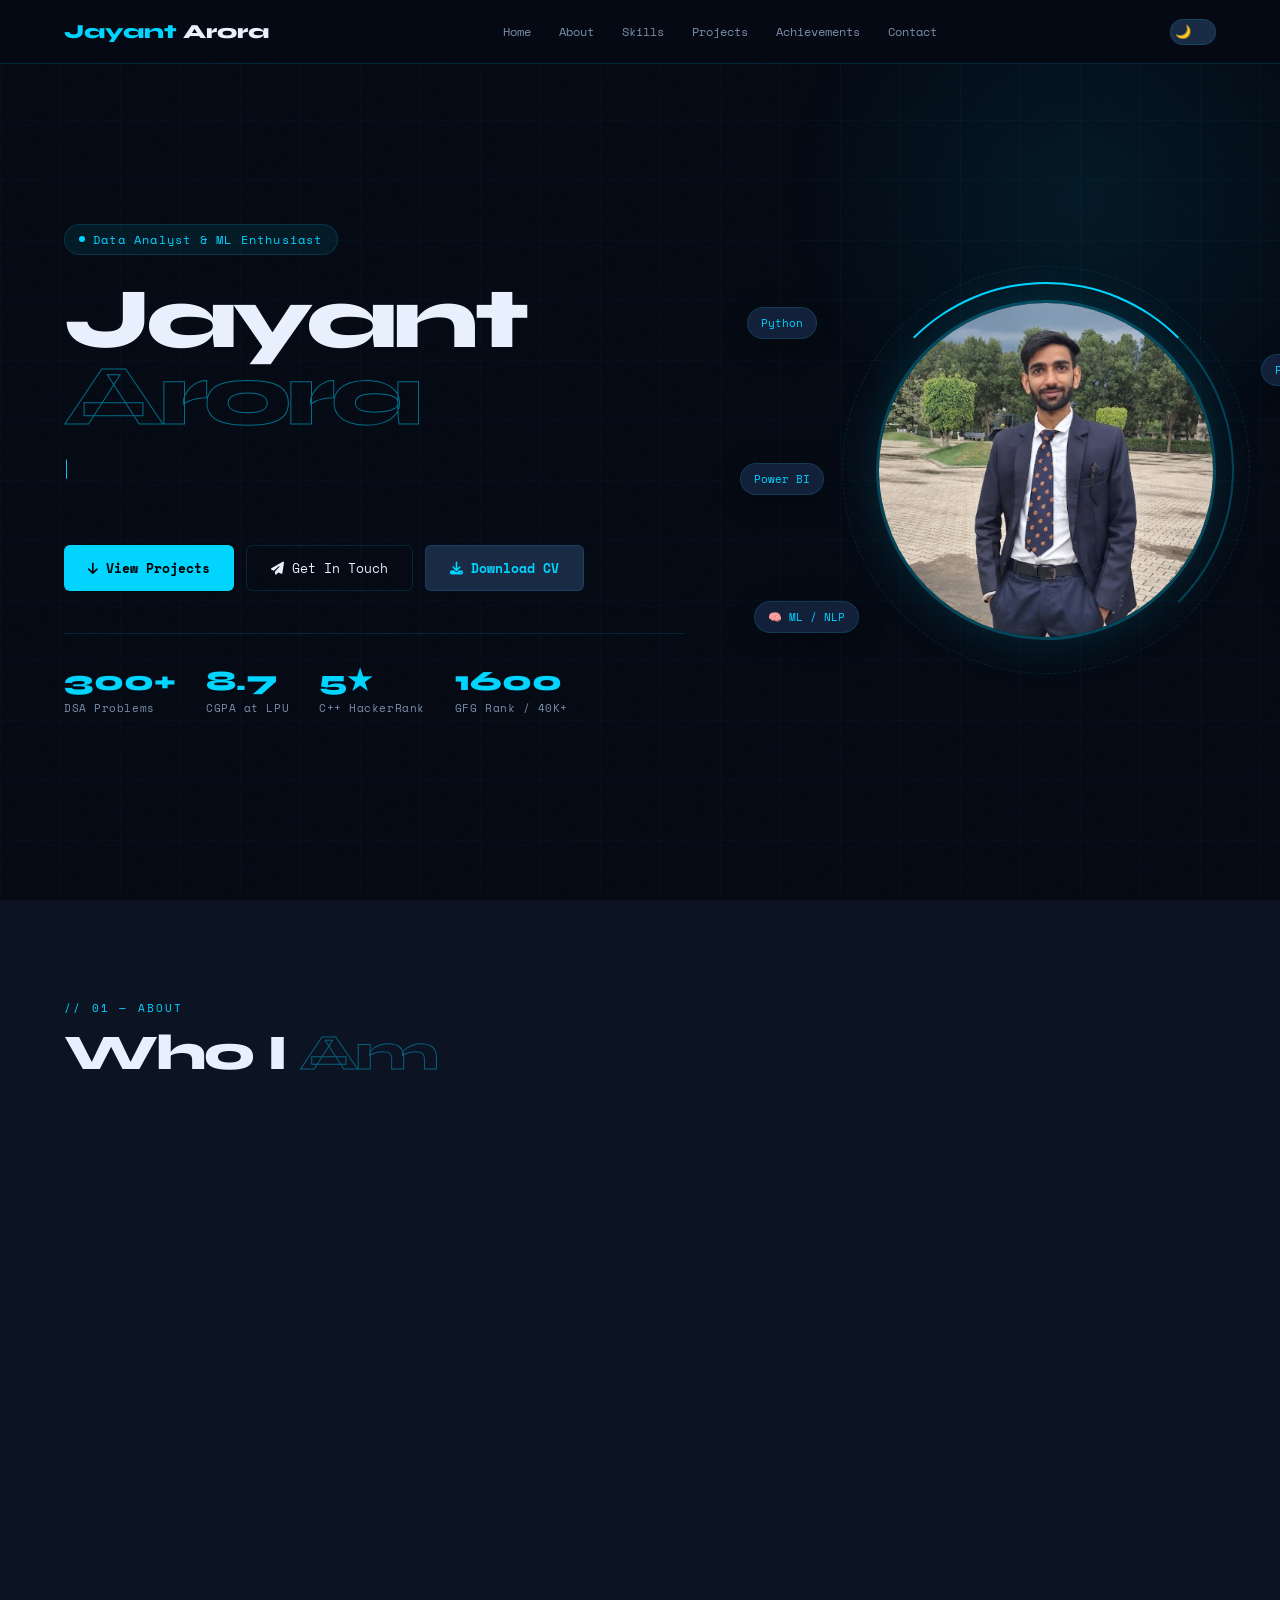
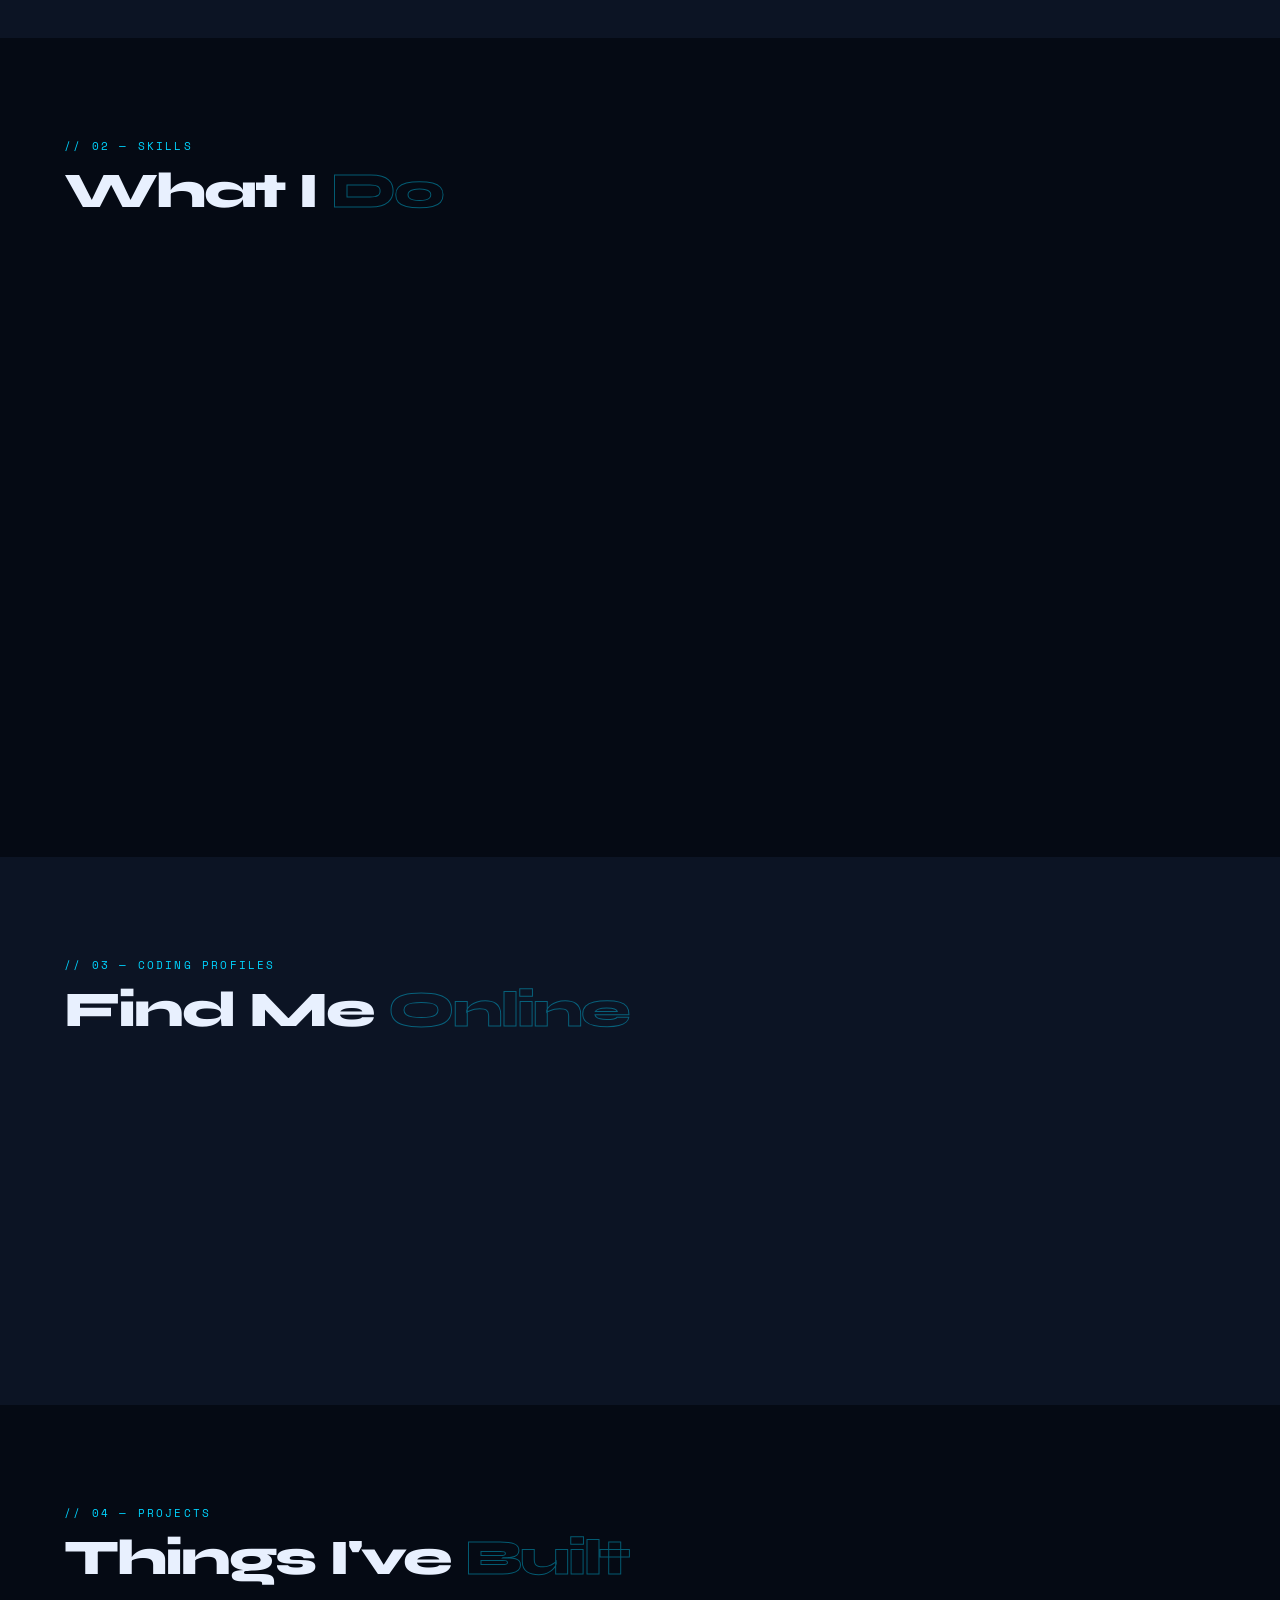
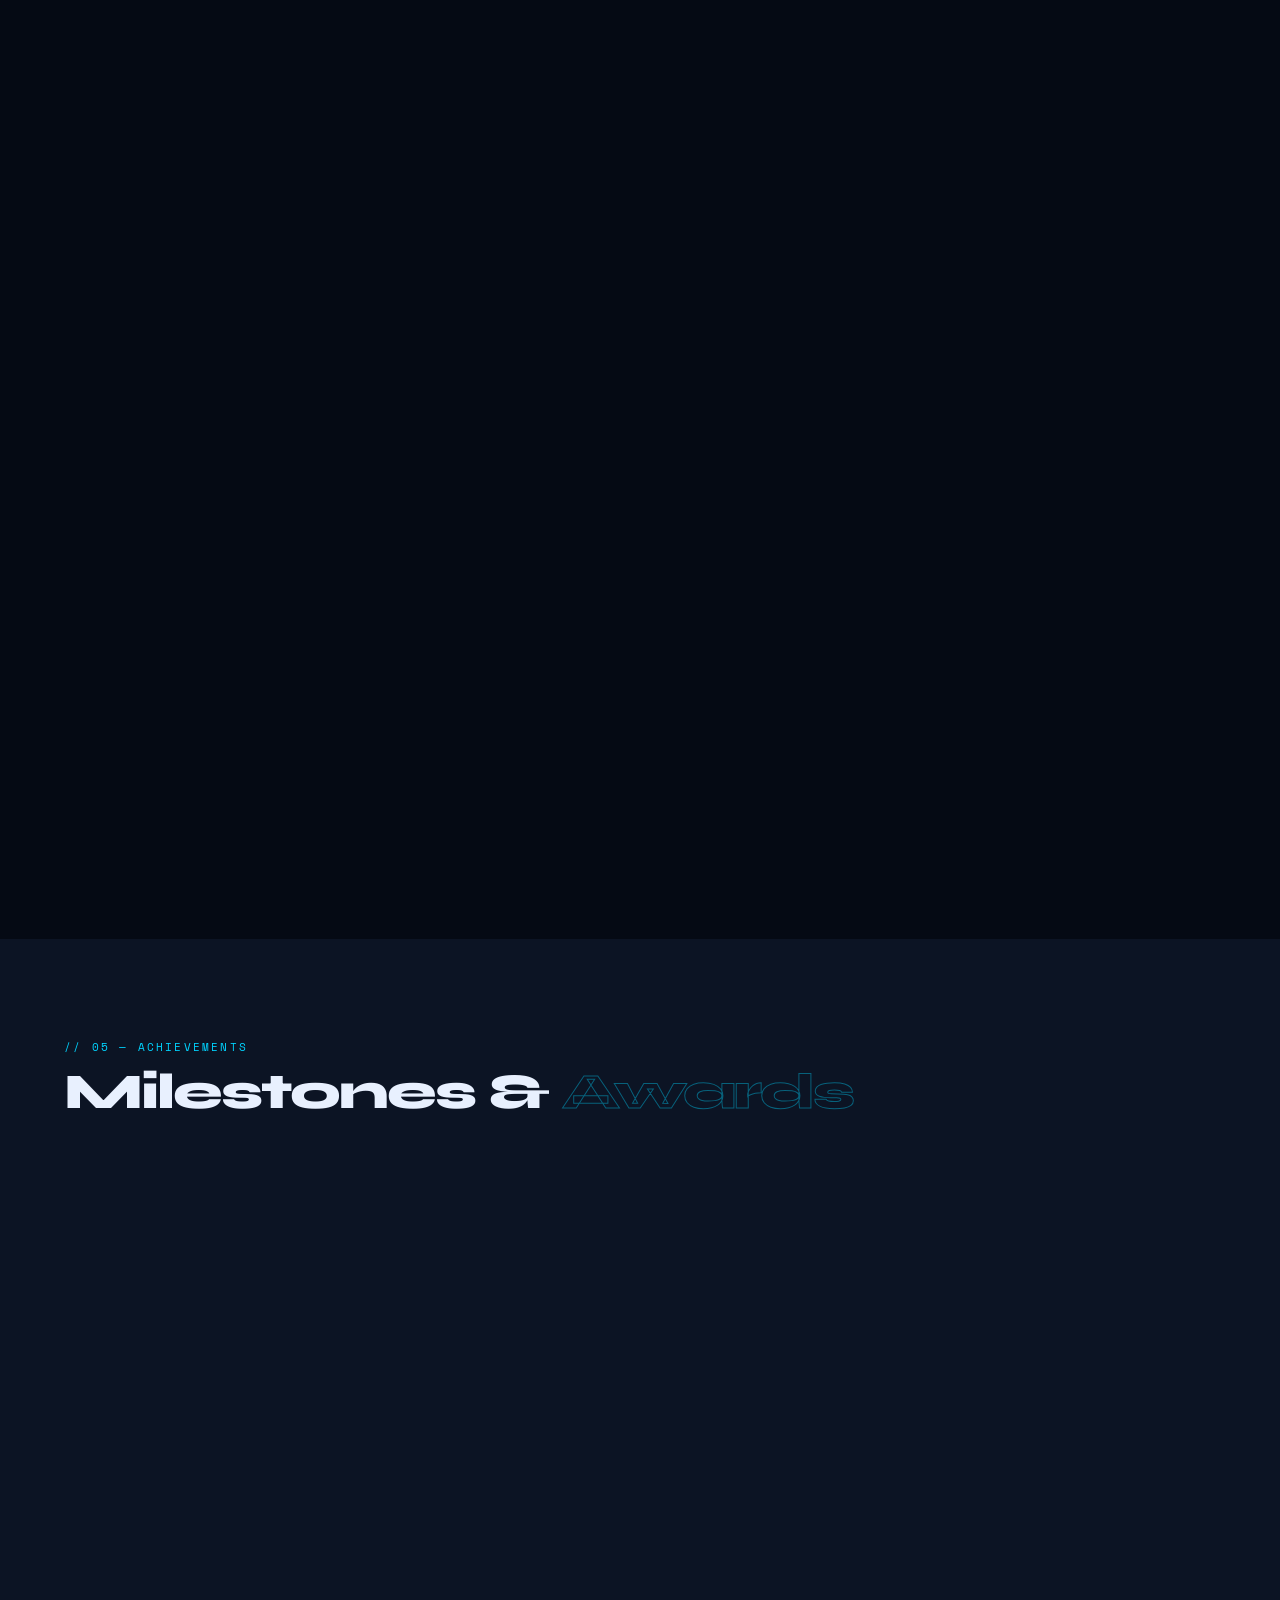
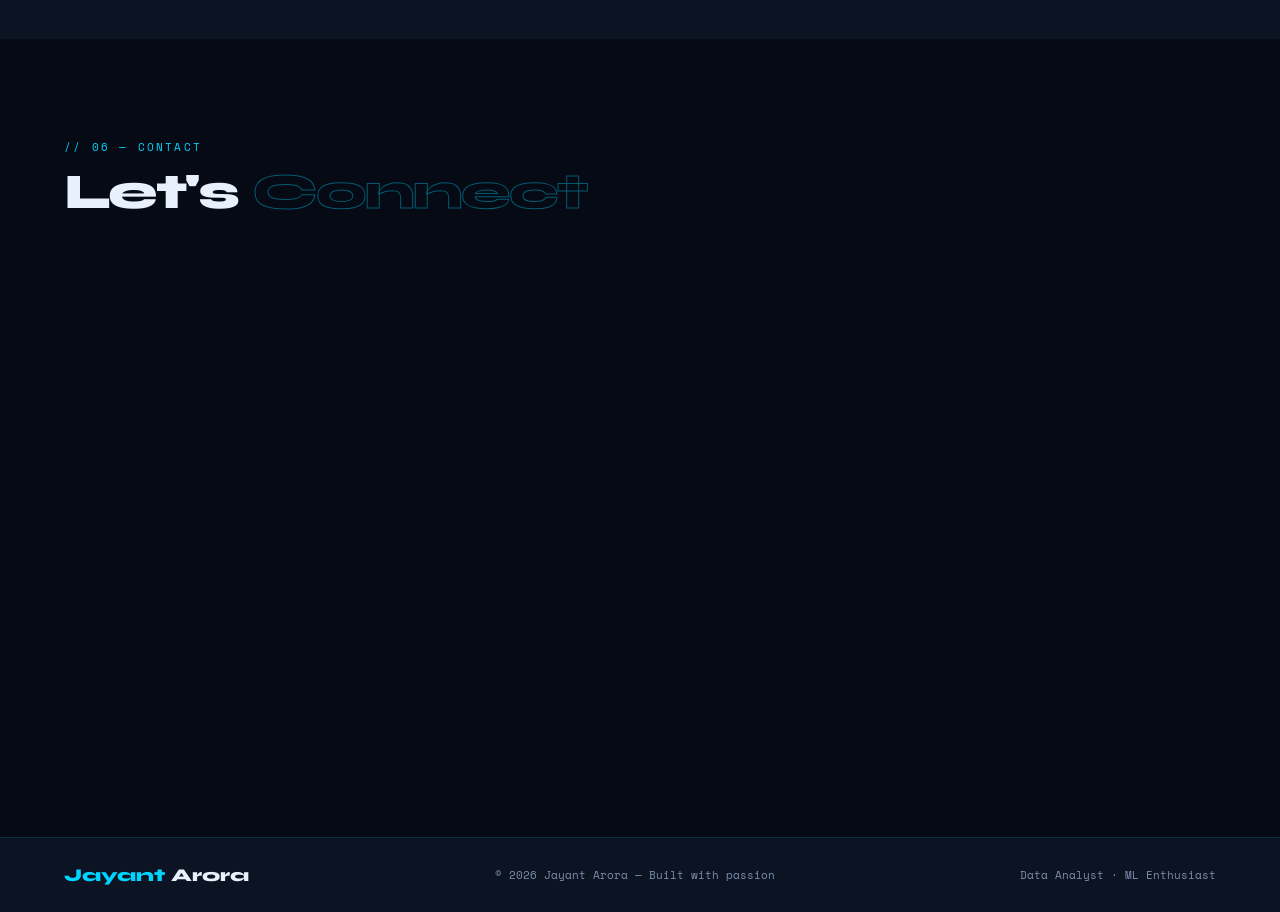
==== commit 1613f223: "About section updated" ====
--- a/index.html
+++ b/index.html
@@ -76,7 +76,6 @@
 .nav-right { display: flex; align-items: center; gap: 12px; }
 .nav-links { display: flex; gap: 2px; list-style: none; }
 
-/* Nav link with animated underline */
 .nav-links a {
   color: var(--muted);
   text-decoration: none;
@@ -91,53 +90,36 @@
 .nav-links a::after {
   content: '';
   position: absolute;
-  bottom: 4px;
-  left: 13px;
-  width: 0;
-  height: 2px;
+  bottom: 4px; left: 13px;
+  width: 0; height: 2px;
   background: var(--accent);
   border-radius: 2px;
   box-shadow: 0 0 8px var(--accent);
   transition: width .3s ease;
 }
-.nav-links a:hover {
-  color: var(--accent);
-  background: rgba(0,212,255,0.06);
-}
-.nav-links a:hover::after {
-  width: calc(100% - 26px);
-}
+.nav-links a:hover { color: var(--accent); background: rgba(0,212,255,0.06); }
+.nav-links a:hover::after { width: calc(100% - 26px); }
 
 .theme-toggle {
   width: 46px; height: 26px;
   background: var(--surface2);
   border: 1px solid var(--border);
   border-radius: 13px;
-  cursor: pointer;
-  position: relative;
-  transition: all .3s;
-  flex-shrink: 0;
+  cursor: pointer; position: relative;
+  transition: all .3s; flex-shrink: 0;
 }
 .theme-toggle::after {
   content: '🌙';
   position: absolute; top: 3px; left: 4px;
-  font-size: 13px;
-  transition: transform .3s;
-}
-body.day-mode .theme-toggle::after {
-  content: '☀️';
-  transform: translateX(20px);
-}
+  font-size: 13px; transition: transform .3s;
+}
+body.day-mode .theme-toggle::after { content: '☀️'; transform: translateX(20px); }
 
 .hamburger {
-  display: none;
-  flex-direction: column; gap: 5px;
+  display: none; flex-direction: column; gap: 5px;
   cursor: pointer; padding: 4px;
 }
-.hamburger span {
-  width: 24px; height: 2px;
-  background: var(--accent); border-radius: 2px;
-}
+.hamburger span { width: 24px; height: 2px; background: var(--accent); border-radius: 2px; }
 
 @media(max-width: 768px) {
   .hamburger { display: flex; }
@@ -147,8 +129,7 @@
     background: var(--bg2);
     border-left: 1px solid var(--border);
     flex-direction: column;
-    padding: 80px 30px 30px;
-    gap: 5px;
+    padding: 80px 30px 30px; gap: 5px;
     transition: right .3s;
   }
   .nav-links.open { right: 0; }
@@ -199,7 +180,6 @@
 }
 .hero-content { flex: 1; min-width: 0; max-width: 620px; }
 
-/* Circular visual */
 .hero-visual {
   flex-shrink: 0;
   width: 340px; height: 340px;
@@ -248,7 +228,6 @@
   font-size: 80px; color: rgba(0,212,255,0.12);
 }
 
-/* Floating chips */
 .float-chip {
   position: absolute;
   background: var(--surface);
@@ -269,7 +248,6 @@
 .fc5 { bottom: 2%; left: -36%;  animation: flt 3.3s ease-in-out infinite .8s; }
 @keyframes flt { 0%,100% { transform: translateY(0); } 50% { transform: translateY(-9px); } }
 
-/* Hero text */
 .hero-tag {
   display: inline-flex; align-items: center; gap: 8px;
   font-family: 'Space Mono', monospace; font-size: 12px;
@@ -279,11 +257,7 @@
   padding: 6px 14px; border-radius: 100px;
   margin-bottom: 26px; letter-spacing: .1em;
 }
-.dot {
-  width: 6px; height: 6px;
-  background: var(--accent); border-radius: 50%;
-  animation: blk 1.5s infinite;
-}
+.dot { width: 6px; height: 6px; background: var(--accent); border-radius: 50%; animation: blk 1.5s infinite; }
 @keyframes blk { 0%,100% { opacity: 1; } 50% { opacity: 0; } }
 
 .hero-name {
@@ -319,11 +293,7 @@
   text-decoration: none; border: none; cursor: pointer;
   transition: background .2s, transform .2s, box-shadow .2s;
 }
-.btn-primary:hover {
-  background: #fff;
-  transform: translateY(-2px);
-  box-shadow: 0 8px 30px rgba(0,212,255,0.3);
-}
+.btn-primary:hover { background: #fff; transform: translateY(-2px); box-shadow: 0 8px 30px rgba(0,212,255,0.3); }
 .btn-outline {
   display: inline-flex; align-items: center; gap: 8px;
   background: transparent; color: var(--text);
@@ -333,11 +303,7 @@
   text-decoration: none; cursor: pointer;
   transition: all .2s;
 }
-.btn-outline:hover {
-  border-color: var(--accent); color: var(--accent);
-  background: rgba(0,212,255,0.05);
-  transform: translateY(-2px);
-}
+.btn-outline:hover { border-color: var(--accent); color: var(--accent); background: rgba(0,212,255,0.05); transform: translateY(-2px); }
 .btn-cv {
   display: inline-flex; align-items: center; gap: 8px;
   background: var(--surface2); color: var(--accent);
@@ -346,10 +312,7 @@
   text-decoration: none; border: 1px solid var(--border); cursor: pointer;
   transition: all .2s;
 }
-.btn-cv:hover {
-  background: var(--accent); color: #000;
-  transform: translateY(-2px); border-color: var(--accent);
-}
+.btn-cv:hover { background: var(--accent); color: #000; transform: translateY(-2px); border-color: var(--accent); }
 
 .hero-stats {
   display: flex; gap: 30px;
@@ -357,14 +320,8 @@
   border-top: 1px solid var(--border);
   flex-wrap: wrap;
 }
-.stat-num {
-  font-family: 'Syne', sans-serif;
-  font-size: 28px; font-weight: 800; color: var(--accent);
-}
-.stat-label {
-  font-size: 11px; color: var(--muted); margin-top: 2px;
-  font-family: 'Space Mono', monospace; letter-spacing: .05em;
-}
+.stat-num { font-family: 'Syne', sans-serif; font-size: 28px; font-weight: 800; color: var(--accent); }
+.stat-label { font-size: 11px; color: var(--muted); margin-top: 2px; font-family: 'Space Mono', monospace; letter-spacing: .05em; }
 
 /* ===== SECTIONS BASE ===== */
 section { padding: 100px 5%; position: relative; }
@@ -387,54 +344,89 @@
 
 /* ===== ABOUT ===== */
 #about { background: var(--bg2); }
+
 .about-grid {
   display: grid;
-  grid-template-columns: 310px 1fr;
-  gap: 64px; align-items: start;
+  grid-template-columns: 1fr 1.15fr;
+  gap: 56px;
+  align-items: start;
 }
 @media(max-width: 900px) {
   .about-grid { grid-template-columns: 1fr; gap: 40px; }
 }
 
-.about-img-wrap { position: relative; }
-.about-img-wrap img {
-  width: 100%; max-height: 420px;
-  object-fit: cover; object-position: top;
-  border-radius: 14px; display: block;
-  filter: grayscale(20%);
-  transition: filter .4s, transform .4s;
-}
-.about-img-wrap img:hover {
-  filter: grayscale(0%);
-  transform: scale(1.02);
-}
-.about-img-placeholder {
-  width: 100%; height: 420px;
-  background: var(--surface); border-radius: 14px;
-  display: flex; align-items: center; justify-content: center;
-  font-size: 70px; color: rgba(0,212,255,0.12);
+/* LEFT: Bio content */
+.about-bio { display: flex; flex-direction: column; gap: 0; }
+
+.about-bio-role {
+  font-family: 'Space Mono', monospace;
+  font-size: 12px; color: var(--accent);
+  letter-spacing: .15em; text-transform: uppercase;
+  margin-bottom: 10px;
+}
+.about-bio-name {
+  font-family: 'Syne', sans-serif;
+  font-size: clamp(26px, 4vw, 38px);
+  font-weight: 800; letter-spacing: -2px; line-height: 1.1;
+  margin-bottom: 20px; color: var(--text);
+}
+.about-bio-name span { color: var(--accent); }
+
+.about-bio-desc {
+  font-size: 14px; color: var(--muted);
+  line-height: 1.85; font-weight: 300;
+  margin-bottom: 14px;
+}
+
+/* Highlight pills */
+.about-highlights {
+  display: flex; flex-wrap: wrap; gap: 8px;
+  margin: 20px 0 26px;
+}
+.about-pill {
+  display: inline-flex; align-items: center; gap: 6px;
+  background: rgba(0,212,255,0.07);
   border: 1px solid var(--border);
-}
-.about-img-frame {
-  position: absolute; inset: -8px;
+  border-radius: 100px; padding: 5px 13px;
+  font-family: 'Space Mono', monospace;
+  font-size: 11px; color: var(--accent); letter-spacing: .06em;
+}
+.about-pill i { font-size: 10px; }
+
+/* Info rows */
+.about-info-rows { display: flex; flex-direction: column; gap: 8px; margin-bottom: 26px; }
+.about-info-row {
+  display: flex; align-items: center; gap: 12px;
+  padding: 10px 14px;
+  background: var(--surface);
   border: 1px solid var(--border);
-  border-radius: 20px; pointer-events: none;
-}
-.about-img-badge {
-  position: absolute; bottom: -14px; right: -14px;
-  background: var(--accent); color: #000;
-  font-family: 'Space Mono', monospace;
-  font-size: 11px; font-weight: 700;
-  padding: 9px 15px; border-radius: 8px; white-space: nowrap;
-  box-shadow: 0 4px 20px rgba(0,212,255,0.35);
-}
-
-.about-text > p {
-  color: var(--muted); line-height: 1.8;
-  font-size: 15px; font-weight: 300; margin-bottom: 34px;
-}
-
-/* Tabs */
+  border-radius: 8px; font-size: 13px;
+  transition: border-color .2s;
+}
+.about-info-row:hover { border-color: rgba(0,212,255,0.3); }
+.about-info-row i { color: var(--accent); width: 14px; text-align: center; flex-shrink: 0; }
+.about-info-row .info-label {
+  font-family: 'Space Mono', monospace; font-size: 10px;
+  color: var(--muted); text-transform: uppercase;
+  letter-spacing: .08em; min-width: 64px;
+}
+.about-info-row .info-val { color: var(--text); font-size: 13px; }
+
+/* Mini stats */
+.about-mini-stats {
+  display: grid; grid-template-columns: repeat(2, 1fr);
+  gap: 10px;
+}
+.about-mini-stat {
+  background: var(--surface); border: 1px solid var(--border);
+  border-radius: 10px; padding: 16px; text-align: center;
+  transition: border-color .2s, transform .2s;
+}
+.about-mini-stat:hover { border-color: rgba(0,212,255,0.3); transform: translateY(-3px); }
+.about-mini-stat-num { font-family: 'Syne', sans-serif; font-size: 22px; font-weight: 800; color: var(--accent); }
+.about-mini-stat-label { font-family: 'Space Mono', monospace; font-size: 10px; color: var(--muted); margin-top: 3px; letter-spacing: .05em; }
+
+/* RIGHT: Tabs */
 .tab-nav {
   display: flex; gap: 4px; margin-bottom: 22px;
   background: var(--bg3); padding: 4px;
@@ -451,57 +443,37 @@
 .tab-panel { display: none; }
 .tab-panel.active { display: block; }
 
-/* Skills single column */
+/* Skills tab */
 .skills-col { display: flex; flex-direction: column; gap: 10px; }
 .skill-row {
-  background: var(--surface);
-  border: 1px solid var(--border);
+  background: var(--surface); border: 1px solid var(--border);
   border-radius: 8px; padding: 13px 16px;
   display: flex; align-items: center; gap: 12px;
   transition: border-color .2s, transform .2s;
 }
-.skill-row:hover {
-  border-color: rgba(0,212,255,0.3);
-  transform: translateX(4px);
-}
+.skill-row:hover { border-color: rgba(0,212,255,0.3); transform: translateX(4px); }
 .skill-row-ico {
-  width: 32px; height: 32px;
-  background: var(--bg3); border-radius: 6px;
+  width: 32px; height: 32px; background: var(--bg3); border-radius: 6px;
   display: flex; align-items: center; justify-content: center;
   flex-shrink: 0; border: 1px solid var(--border); overflow: hidden;
 }
 .skill-row-ico img { width: 100%; height: 100%; object-fit: contain; padding: 4px; }
 .skill-row-ico i { font-size: 14px; color: var(--accent); }
-.skill-cat {
-  font-family: 'Space Mono', monospace; font-size: 10px;
-  color: var(--accent); text-transform: uppercase;
-  letter-spacing: .1em; margin-bottom: 2px;
-}
+.skill-cat { font-family: 'Space Mono', monospace; font-size: 10px; color: var(--accent); text-transform: uppercase; letter-spacing: .1em; margin-bottom: 2px; }
 .skill-val { font-size: 13px; color: var(--text); }
 
-/* Education */
+/* Education tab */
 .edu-list { display: flex; flex-direction: column; gap: 12px; }
 .edu-item {
-  background: var(--surface);
-  border: 1px solid var(--border);
+  background: var(--surface); border: 1px solid var(--border);
   border-left: 3px solid var(--accent);
   border-radius: 8px; padding: 14px 18px;
 }
-.edu-degree {
-  font-family: 'Syne', sans-serif;
-  font-size: 14px; font-weight: 700; margin-bottom: 4px;
-}
-.edu-detail {
-  font-family: 'Space Mono', monospace;
-  font-size: 11px; color: var(--accent); line-height: 1.6;
-}
-.edu-score {
-  font-family: 'Space Mono', monospace;
-  font-size: 11px; color: var(--muted);
-  margin-top: 3px;
-}
-
-/* Certifications */
+.edu-degree { font-family: 'Syne', sans-serif; font-size: 14px; font-weight: 700; margin-bottom: 4px; }
+.edu-detail { font-family: 'Space Mono', monospace; font-size: 11px; color: var(--accent); line-height: 1.6; }
+.edu-score { font-family: 'Space Mono', monospace; font-size: 11px; color: var(--muted); margin-top: 3px; }
+
+/* Certifications tab */
 .cert-list { display: flex; flex-direction: column; gap: 10px; }
 .cert-item {
   display: flex; align-items: center; gap: 12px;
@@ -520,10 +492,7 @@
 .cert-logo img { width: 100%; height: 100%; object-fit: contain; padding: 4px; }
 .cert-info { flex: 1; min-width: 0; }
 .cert-name { font-size: 13px; color: var(--text); font-weight: 500; }
-.cert-issuer {
-  font-family: 'Space Mono', monospace;
-  font-size: 10px; color: var(--accent); margin-top: 2px;
-}
+.cert-issuer { font-family: 'Space Mono', monospace; font-size: 10px; color: var(--accent); margin-top: 2px; }
 .cert-view {
   display: inline-flex; align-items: center; gap: 4px;
   font-family: 'Space Mono', monospace; font-size: 10px;
@@ -533,18 +502,13 @@
   background: rgba(0,212,255,0.05);
   transition: background .2s, color .2s, border-color .2s;
 }
-.cert-view:hover {
-  background: var(--accent); color: #000; border-color: var(--accent);
-}
+.cert-view:hover { background: var(--accent); color: #000; border-color: var(--accent); }
 
 /* ===== SKILLS SECTION ===== */
 #skills { background: var(--bg); }
 .skills-wrap { display: flex; flex-direction: column; gap: 24px; }
 .skills-row3 { display: grid; grid-template-columns: repeat(3,1fr); gap: 24px; }
-.skills-row2 {
-  display: grid; grid-template-columns: repeat(2,1fr);
-  gap: 24px; width: 67%; margin: 0 auto;
-}
+.skills-row2 { display: grid; grid-template-columns: repeat(2,1fr); gap: 24px; width: 67%; margin: 0 auto; }
 @media(max-width: 900px) {
   .skills-row3 { grid-template-columns: repeat(2,1fr); }
   .skills-row2 { width: 100%; }
@@ -554,39 +518,24 @@
 }
 
 .skill-card {
-  background: var(--surface);
-  border: 1px solid var(--border);
+  background: var(--surface); border: 1px solid var(--border);
   border-radius: 14px; padding: 30px;
-  position: relative; overflow: hidden;
-  cursor: default;
+  position: relative; overflow: hidden; cursor: default;
   transition: transform .35s ease, border-color .3s ease, box-shadow .3s ease;
 }
-
-/* Bottom accent bar sweeps in */
 .skill-card::before {
-  content: '';
-  position: absolute; bottom: 0; left: 0;
+  content: ''; position: absolute; bottom: 0; left: 0;
   width: 100%; height: 3px;
   background: linear-gradient(90deg, var(--accent), transparent);
-  transform: scaleX(0);
-  transform-origin: left;
+  transform: scaleX(0); transform-origin: left;
   transition: transform .4s ease;
 }
-
-/* Background shimmer */
 .skill-card::after {
-  content: '';
-  position: absolute; inset: 0;
+  content: ''; position: absolute; inset: 0;
   background: linear-gradient(135deg, rgba(0,212,255,0.06), transparent 60%);
-  opacity: 0;
-  transition: opacity .3s ease;
-}
-
-.skill-card:hover {
-  transform: translateY(-8px);
-  border-color: rgba(0,212,255,0.5);
-  box-shadow: 0 16px 48px rgba(0,212,255,0.18), 0 0 0 1px rgba(0,212,255,0.08);
-}
+  opacity: 0; transition: opacity .3s ease;
+}
+.skill-card:hover { transform: translateY(-8px); border-color: rgba(0,212,255,0.5); box-shadow: 0 16px 48px rgba(0,212,255,0.18), 0 0 0 1px rgba(0,212,255,0.08); }
 .skill-card:hover::before { transform: scaleX(1); }
 .skill-card:hover::after  { opacity: 1; }
 
@@ -598,44 +547,20 @@
   position: relative; z-index: 1;
   transition: transform .35s ease, border-color .3s ease, box-shadow .3s ease;
 }
-.skill-card:hover .skill-card-icon {
-  transform: rotate(8deg) scale(1.15);
-  border-color: rgba(0,212,255,0.5);
-  box-shadow: 0 0 18px rgba(0,212,255,0.3);
-}
+.skill-card:hover .skill-card-icon { transform: rotate(8deg) scale(1.15); border-color: rgba(0,212,255,0.5); box-shadow: 0 0 18px rgba(0,212,255,0.3); }
 .skill-card-icon img { width: 100%; height: 100%; object-fit: contain; padding: 8px; }
 .skill-card-icon i   { font-size: 22px; color: var(--accent); }
 
-.skill-card h3 {
-  font-family: 'Syne', sans-serif; font-size: 18px; font-weight: 700;
-  margin-bottom: 10px;
-  position: relative; z-index: 1;
-  transition: color .25s;
-}
+.skill-card h3 { font-family: 'Syne', sans-serif; font-size: 18px; font-weight: 700; margin-bottom: 10px; position: relative; z-index: 1; transition: color .25s; }
 .skill-card:hover h3 { color: var(--accent); }
-
-.skill-card p {
-  font-size: 13px; color: var(--muted); line-height: 1.7; font-weight: 300;
-  position: relative; z-index: 1;
-  transition: color .25s;
-}
+.skill-card p { font-size: 13px; color: var(--muted); line-height: 1.7; font-weight: 300; position: relative; z-index: 1; transition: color .25s; }
 .skill-card:hover p { color: var(--text); }
-
-.skill-card-num {
-  position: absolute; top: 28px; right: 28px;
-  font-family: 'Space Mono', monospace; font-size: 11px;
-  color: rgba(0,212,255,0.18);
-  transition: color .25s;
-}
+.skill-card-num { position: absolute; top: 28px; right: 28px; font-family: 'Space Mono', monospace; font-size: 11px; color: rgba(0,212,255,0.18); transition: color .25s; }
 .skill-card:hover .skill-card-num { color: rgba(0,212,255,0.55); }
 
 /* ===== CODING PROFILES ===== */
 #coding-profiles { background: var(--bg2); }
-.profiles-grid {
-  display: grid;
-  grid-template-columns: repeat(auto-fit, minmax(190px,1fr));
-  gap: 20px;
-}
+.profiles-grid { display: grid; grid-template-columns: repeat(auto-fit, minmax(190px,1fr)); gap: 20px; }
 .profile-card {
   background: var(--surface); border: 1px solid var(--border);
   border-radius: 12px; padding: 26px 20px;
@@ -643,11 +568,7 @@
   color: var(--text); display: block;
   transition: transform .3s, border-color .3s, box-shadow .3s;
 }
-.profile-card:hover {
-  transform: translateY(-6px);
-  border-color: rgba(0,212,255,0.3);
-  box-shadow: var(--glow);
-}
+.profile-card:hover { transform: translateY(-6px); border-color: rgba(0,212,255,0.3); box-shadow: var(--glow); }
 .profile-card-logo {
   width: 50px; height: 50px; border-radius: 11px;
   margin: 0 auto 14px;
@@ -655,34 +576,21 @@
   overflow: hidden; background: var(--bg3); border: 1px solid var(--border);
 }
 .profile-card-logo img { width: 100%; height: 100%; object-fit: contain; padding: 8px; }
-.profile-card h4 {
-  font-family: 'Syne', sans-serif; font-size: 15px;
-  font-weight: 700; margin-bottom: 4px;
-}
-.profile-handle {
-  font-family: 'Space Mono', monospace; font-size: 11px;
-  color: var(--accent); margin-bottom: 7px;
-}
+.profile-card h4 { font-family: 'Syne', sans-serif; font-size: 15px; font-weight: 700; margin-bottom: 4px; }
+.profile-handle { font-family: 'Space Mono', monospace; font-size: 11px; color: var(--accent); margin-bottom: 7px; }
 .profile-stat { font-size: 12px; color: var(--muted); }
 .profile-link {
   display: inline-flex; align-items: center; gap: 4px;
-  margin-top: 13px;
-  font-family: 'Space Mono', monospace; font-size: 10px;
+  margin-top: 13px; font-family: 'Space Mono', monospace; font-size: 10px;
   color: var(--accent); border: 1px solid var(--border);
-  padding: 5px 12px; border-radius: 4px;
-  text-decoration: none;
+  padding: 5px 12px; border-radius: 4px; text-decoration: none;
   transition: background .2s, color .2s, border-color .2s;
 }
-.profile-card:hover .profile-link {
-  background: var(--accent); color: #000; border-color: var(--accent);
-}
+.profile-card:hover .profile-link { background: var(--accent); color: #000; border-color: var(--accent); }
 
 /* ===== PROJECTS ===== */
 #projects { background: var(--bg); }
-.projects-grid {
-  display: grid; grid-template-columns: repeat(2,1fr);
-  gap: 28px; max-width: 960px; margin: 0 auto;
-}
+.projects-grid { display: grid; grid-template-columns: repeat(2,1fr); gap: 28px; max-width: 960px; margin: 0 auto; }
 @media(max-width: 720px) { .projects-grid { grid-template-columns: 1fr; } }
 
 .project-card {
@@ -691,25 +599,11 @@
   display: flex; flex-direction: column;
   transition: transform .35s ease, border-color .3s ease, box-shadow .3s ease;
 }
-.project-card:hover {
-  transform: translateY(-8px);
-  border-color: rgba(0,212,255,0.45);
-  box-shadow: 0 20px 50px rgba(0,212,255,0.14), 0 0 0 1px rgba(0,212,255,0.07);
-}
-.project-img {
-  position: relative; height: 200px;
-  overflow: hidden; background: var(--bg3); flex-shrink: 0;
-}
-.project-img img {
-  width: 100%; height: 100%; object-fit: cover;
-  transition: transform .55s ease;
-}
+.project-card:hover { transform: translateY(-8px); border-color: rgba(0,212,255,0.45); box-shadow: 0 20px 50px rgba(0,212,255,0.14), 0 0 0 1px rgba(0,212,255,0.07); }
+.project-img { position: relative; height: 200px; overflow: hidden; background: var(--bg3); flex-shrink: 0; }
+.project-img img { width: 100%; height: 100%; object-fit: cover; transition: transform .55s ease; }
 .project-card:hover .project-img img { transform: scale(1.08); }
-.project-img-fallback {
-  width: 100%; height: 100%;
-  display: flex; align-items: center; justify-content: center;
-  font-size: 48px; color: rgba(0,212,255,0.18);
-}
+.project-img-fallback { width: 100%; height: 100%; display: flex; align-items: center; justify-content: center; font-size: 48px; color: rgba(0,212,255,0.18); }
 .project-tag {
   position: absolute; top: 14px; left: 14px;
   background: rgba(0,212,255,0.92); color: #000;
@@ -717,28 +611,16 @@
   padding: 4px 11px; border-radius: 20px;
   letter-spacing: .08em; text-transform: uppercase;
 }
-.project-body {
-  padding: 22px; flex: 1;
-  display: flex; flex-direction: column;
-}
-.project-body h3 {
-  font-family: 'Syne', sans-serif; font-size: 17px; font-weight: 700;
-  margin-bottom: 9px;
-  transition: color .25s;
-}
+.project-body { padding: 22px; flex: 1; display: flex; flex-direction: column; }
+.project-body h3 { font-family: 'Syne', sans-serif; font-size: 17px; font-weight: 700; margin-bottom: 9px; transition: color .25s; }
 .project-card:hover .project-body h3 { color: var(--accent); }
-.project-body p {
-  font-size: 13px; color: var(--muted);
-  line-height: 1.7; font-weight: 300;
-  margin-bottom: 16px; flex: 1;
-}
+.project-body p { font-size: 13px; color: var(--muted); line-height: 1.7; font-weight: 300; margin-bottom: 16px; flex: 1; }
 .project-links { display: flex; gap: 8px; margin-top: auto; }
 .project-link {
   display: inline-flex; align-items: center; gap: 5px;
   font-family: 'Space Mono', monospace; font-size: 11px;
   color: var(--accent); border: 1px solid var(--border);
-  padding: 6px 13px; border-radius: 6px;
-  text-decoration: none;
+  padding: 6px 13px; border-radius: 6px; text-decoration: none;
   background: rgba(0,212,255,0.04);
   transition: background .2s, color .2s, border-color .2s;
 }
@@ -746,35 +628,21 @@
 
 /* ===== ACHIEVEMENTS ===== */
 #achievements { background: var(--bg2); }
-.achievements-grid {
-  display: grid;
-  grid-template-columns: repeat(auto-fit,minmax(190px,1fr));
-  gap: 18px;
-}
+.achievements-grid { display: grid; grid-template-columns: repeat(auto-fit,minmax(190px,1fr)); gap: 18px; }
 .achievement-card {
   background: var(--surface); border: 1px solid var(--border);
   border-radius: 12px; padding: 26px; text-align: center;
   transition: transform .3s, border-color .3s, box-shadow .3s;
 }
-.achievement-card:hover {
-  border-color: rgba(0,212,255,0.3);
-  transform: translateY(-4px);
-  box-shadow: var(--glow);
-}
+.achievement-card:hover { border-color: rgba(0,212,255,0.3); transform: translateY(-4px); box-shadow: var(--glow); }
 .achievement-icon { font-size: 26px; margin-bottom: 12px; }
-.achievement-card h4 {
-  font-family: 'Syne', sans-serif; font-size: 14px; font-weight: 700; margin-bottom: 4px;
-}
-.achievement-card p {
-  font-size: 12px; color: var(--muted);
-  font-family: 'Space Mono', monospace; margin-bottom: 14px;
-}
+.achievement-card h4 { font-family: 'Syne', sans-serif; font-size: 14px; font-weight: 700; margin-bottom: 4px; }
+.achievement-card p { font-size: 12px; color: var(--muted); font-family: 'Space Mono', monospace; margin-bottom: 14px; }
 .achievement-link {
   display: inline-flex; align-items: center; gap: 5px;
   font-family: 'Space Mono', monospace; font-size: 10px;
   color: var(--accent); border: 1px solid var(--border);
-  padding: 5px 12px; border-radius: 4px;
-  text-decoration: none;
+  padding: 5px 12px; border-radius: 4px; text-decoration: none;
   background: rgba(0,212,255,0.04);
   transition: background .2s, color .2s, border-color .2s;
 }
@@ -782,19 +650,10 @@
 
 /* ===== CONTACT ===== */
 #contact { background: var(--bg); }
-.contact-grid {
-  display: grid; grid-template-columns: 1fr 1.4fr;
-  gap: 56px; align-items: start;
-}
+.contact-grid { display: grid; grid-template-columns: 1fr 1.4fr; gap: 56px; align-items: start; }
 @media(max-width: 900px) { .contact-grid { grid-template-columns: 1fr; gap: 40px; } }
-.contact-info h3 {
-  font-family: 'Syne', sans-serif; font-size: 21px;
-  font-weight: 700; margin-bottom: 12px;
-}
-.contact-info > p {
-  font-size: 14px; color: var(--muted);
-  line-height: 1.8; font-weight: 300; margin-bottom: 28px;
-}
+.contact-info h3 { font-family: 'Syne', sans-serif; font-size: 21px; font-weight: 700; margin-bottom: 12px; }
+.contact-info > p { font-size: 14px; color: var(--muted); line-height: 1.8; font-weight: 300; margin-bottom: 28px; }
 .contact-links { display: flex; flex-direction: column; gap: 11px; }
 .contact-link {
   display: flex; align-items: center; gap: 13px;
@@ -814,50 +673,32 @@
   color: var(--muted); text-decoration: none; font-size: 15px;
   transition: border-color .2s, color .2s, background .2s;
 }
-.social-btn:hover {
-  border-color: var(--accent); color: var(--accent);
-  background: rgba(0,212,255,0.06);
-}
-.contact-form {
-  background: var(--surface); border: 1px solid var(--border);
-  border-radius: 14px; padding: 32px;
-}
-.form-title {
-  font-family: 'Syne', sans-serif; font-size: 18px;
-  font-weight: 700; margin-bottom: 4px;
-}
+.social-btn:hover { border-color: var(--accent); color: var(--accent); background: rgba(0,212,255,0.06); }
+.contact-form { background: var(--surface); border: 1px solid var(--border); border-radius: 14px; padding: 32px; }
+.form-title { font-family: 'Syne', sans-serif; font-size: 18px; font-weight: 700; margin-bottom: 4px; }
 .form-sub { font-size: 13px; color: var(--muted); margin-bottom: 24px; }
 .form-row { display: grid; grid-template-columns: 1fr 1fr; gap: 14px; }
 @media(max-width: 600px) { .form-row { grid-template-columns: 1fr; } }
 .form-group { display: flex; flex-direction: column; gap: 5px; margin-bottom: 12px; }
-.form-group label {
-  font-family: 'Space Mono', monospace; font-size: 11px;
-  letter-spacing: .07em; color: var(--muted); text-transform: uppercase;
-}
+.form-group label { font-family: 'Space Mono', monospace; font-size: 11px; letter-spacing: .07em; color: var(--muted); text-transform: uppercase; }
 .form-group input, .form-group textarea {
   background: var(--bg3); border: 1px solid var(--border);
   border-radius: 8px; padding: 11px 14px;
   color: var(--text); font-family: 'Inter', sans-serif;
   font-size: 14px; outline: none;
-  transition: border-color .2s;
-  width: 100%; resize: vertical;
+  transition: border-color .2s; width: 100%; resize: vertical;
 }
 .form-group input:focus, .form-group textarea:focus { border-color: var(--accent); }
 .submit-btn {
   width: 100%; background: var(--accent); color: #000;
   border: none; padding: 13px; border-radius: 8px;
   font-family: 'Space Mono', monospace; font-size: 13px; font-weight: 700;
-  cursor: pointer;
-  display: flex; align-items: center; justify-content: center; gap: 8px;
-  margin-top: 4px;
-  transition: background .2s, transform .2s, box-shadow .2s;
+  cursor: pointer; display: flex; align-items: center; justify-content: center; gap: 8px;
+  margin-top: 4px; transition: background .2s, transform .2s, box-shadow .2s;
 }
 .submit-btn:hover { background: #fff; transform: translateY(-2px); box-shadow: 0 8px 30px rgba(0,212,255,0.3); }
 .submit-btn:disabled { opacity: .6; cursor: not-allowed; transform: none; }
-.form-status {
-  margin-top: 11px; padding: 10px 14px; border-radius: 8px;
-  font-family: 'Space Mono', monospace; font-size: 12px; display: none;
-}
+.form-status { margin-top: 11px; padding: 10px 14px; border-radius: 8px; font-family: 'Space Mono', monospace; font-size: 12px; display: none; }
 .form-status.success { background: rgba(0,212,255,0.1); color: var(--accent); border: 1px solid var(--border); }
 .form-status.error   { background: rgba(255,60,60,0.1); color: #FF6B6B; border: 1px solid rgba(255,60,60,0.2); }
 
@@ -873,10 +714,7 @@
 footer p { font-family: 'Space Mono', monospace; font-size: 11px; color: var(--muted); }
 
 /* ===== SCROLL REVEAL ===== */
-.reveal {
-  opacity: 0; transform: translateY(26px);
-  transition: opacity .6s ease, transform .6s ease;
-}
+.reveal { opacity: 0; transform: translateY(26px); transition: opacity .6s ease, transform .6s ease; }
 .reveal.visible { opacity: 1; transform: translateY(0); }
 .reveal-delay-1 { transition-delay: .1s; }
 .reveal-delay-2 { transition-delay: .2s; }
@@ -961,18 +799,31 @@
   <h2 class="section-title">Who I <em>Am</em></h2>
   <div class="about-grid">
 
-    <div class="about-img-wrap reveal">
-      <img src="self1.jpeg" alt="Jayant Arora"
-           onerror="this.style.display='none'; this.nextElementSibling.style.display='flex'">
-      <div class="about-img-placeholder" style="display:none"><i class="fa-solid fa-user"></i></div>
-      <div class="about-img-frame"></div>
-      <div class="about-img-badge">B.Tech CSE &middot; LPU</div>
-    </div>
-
+    <!-- LEFT: Personal Info -->
+    <div class="about-bio reveal">
+      <div class="about-bio-role">B.Tech CSE &middot; Lovely Professional University</div>
+      <div class="about-bio-name">Hello, I'm <span>Jayant</span></div>
+
+      <p class="about-bio-desc">
+        I am a Computer Science student at Lovely Professional University with a strong passion for Data Analysis, Machine Learning and Natural Language Processing. I love turning raw, messy datasets into clean, actionable insights.
+      </p>
+      <p class="about-bio-desc">
+        I build end-to-end data projects using Python, SQL and Power BI — from analyzing business trends to constructing deep learning models like LSTM-based next-word predictors. I've solved 300+ DSA problems and consistently push my problem-solving limits.
+      </p>
+
+      <div class="about-highlights">
+        <span class="about-pill"><i class="fa-solid fa-chart-line"></i> Data Analysis</span>
+        <span class="about-pill"><i class="fa-solid fa-brain"></i> Machine Learning</span>
+        <span class="about-pill"><i class="fa-solid fa-language"></i> NLP</span>
+        <span class="about-pill"><i class="fa-solid fa-code"></i> DSA</span>
+        <span class="about-pill"><i class="fa-solid fa-database"></i> SQL</span>
+        <span class="about-pill"><i class="fa-solid fa-chart-bar"></i> Power BI</span>
+      </div>
+        
+    </div> 
+
+    <!-- RIGHT: Tabs (Skills / Education / Certifications) -->
     <div class="about-text reveal reveal-delay-1">
-      <p>I am a Computer Science student at Lovely Professional University with a strong interest in Data Analysis, Machine Learning and NLP. I build projects using Python, SQL and Power BI.</p>
-      <p>I focus on solving real problems using data &mdash; from analyzing business trends to building NLP models like next-word prediction using LSTM. I've solved 300+ DSA questions and continuously sharpen my problem-solving skills.</p>
-
       <div class="tab-nav">
         <button class="tab-btn active" onclick="switchTab('st',this)">Skills</button>
         <button class="tab-btn"        onclick="switchTab('et',this)">Education</button>
@@ -1185,10 +1036,10 @@
 
     <div class="project-card reveal reveal-delay-1">
       <div class="project-img">
-        <img src="work4.jpg" alt="Wallet"
+        <img src="work4.jpg" alt="Movie Rec"
              onerror="this.style.display='none'; this.parentElement.querySelector('.project-img-fallback').style.display='flex'">
-        <div class="project-img-fallback" style="display:none"><i class="fa-solid fa-wallet"></i></div>
-        <div class="project-tag">PL/SQL</div>
+        <div class="project-img-fallback" style="display:none"><i class="fa-solid fa-film"></i></div>
+        <div class="project-tag">ML / Python</div>
       </div>
       <div class="project-body">
         <h3>Movie Recommendation System</h3>
@@ -1292,7 +1143,7 @@
   <p>Data Analyst &middot; ML Enthusiast</p>
 </footer>
 
-<!-- EmailJS CDN (pure JS library, no framework) -->
+<!-- EmailJS -->
 <script src="https://cdn.jsdelivr.net/npm/@emailjs/browser@4/dist/email.min.js"></script>
 <script>
 
@@ -1389,10 +1240,8 @@
       message: message,
       reply_to: email
     });
-
     showStatus("Message sent! I'll get back to you soon.", 'success');
     this.reset();
-
   } catch(err) {
     console.warn('EmailJS:', err);
     showStatus('Something went wrong. Please email me directly.', 'error');
